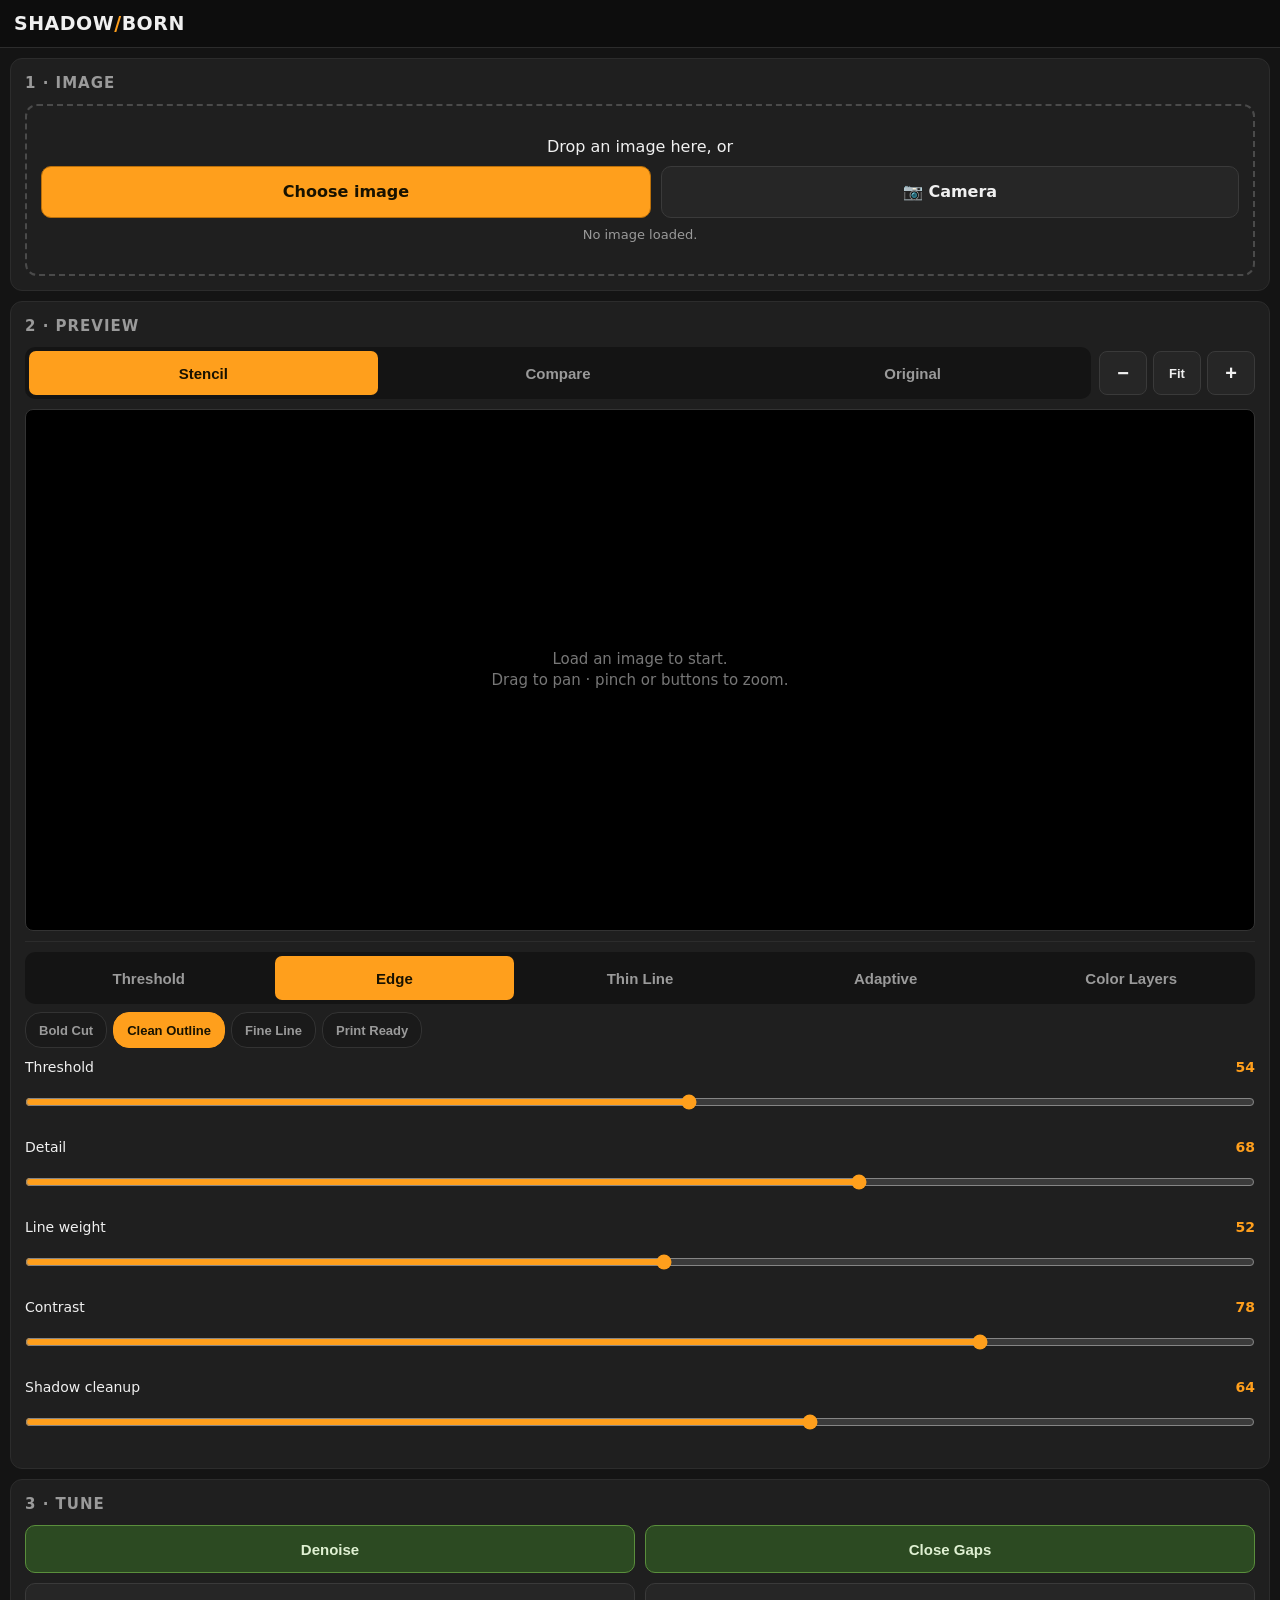
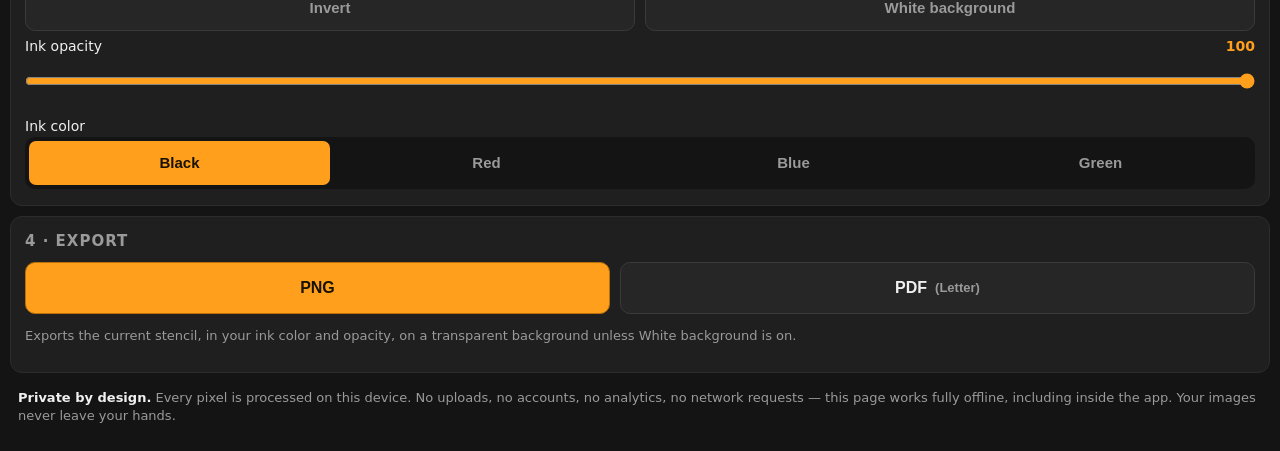
==== index.html @ 4b360b7c "v4.0: exact stencilmaker.org copy — their full control set only: 5 modes incl Color Layers, Ink opac" ====
<!--
  Stencil Lab (Shadowborn) v4.0 — Tattoo Shop Plugin
  Copyright (c) 2026 Brandon L. Adams <b.adams.lee1408@gmail.com>
  Proprietary. All rights reserved.
-->
<!DOCTYPE html>
<html lang="en">
<head>
<meta charset="utf-8">
<meta name="viewport" content="width=device-width, initial-scale=1">
<title>Shadowborn</title>
<!--
  SHADOWBORN — single-file, fully offline stencil generator.
  ----------------------------------------------------------------
  * Zero external dependencies: no CDNs, no frameworks, no fonts, no network calls.
  * Works from file:// and inside an Android WebView with no internet.
  * All image processing runs locally on <canvas> pixel buffers.
  * Privacy: images never leave the device. There is intentionally no
    analytics, no upload, no fetch/XHR anywhere in this file.

  Notes for the future APK wrapper:
  * Enable file downloads in the host app (Android WebView needs a
    DownloadListener — the <a download> links below won't save files
    without one).
  * window.print() needs host print support to produce PDF on Android.
-->
<style>
  :root{
    --bg:#141414; --card:#1f1f1f; --card2:#262626;
    --txt:#f0f0f0; --muted:#9a9a9a;
    --accent:#ff9f1c; --accent-dk:#b96f0a;
    --danger:#ff5a5a;
    --radius:12px;
  }
  *{box-sizing:border-box; -webkit-tap-highlight-color:transparent;}
  html,body{margin:0;padding:0;}
  body{
    background:var(--bg); color:var(--txt);
    font-family:system-ui,-apple-system,"Segoe UI",Roboto,Arial,sans-serif;
    font-size:16px; line-height:1.4;
    padding-bottom:env(safe-area-inset-bottom);
  }
  .topbar{
    position:sticky; top:0; z-index:20;
    display:flex; align-items:center; justify-content:space-between;
    padding:10px 14px; background:#0d0d0d; border-bottom:1px solid #2c2c2c;
  }
  .topbar h1{font-size:19px; margin:0; letter-spacing:.5px;}
  .topbar h1 .dot{color:var(--accent);}
  .card{
    background:var(--card); border:1px solid #2c2c2c; border-radius:var(--radius);
    margin:10px; padding:14px;
  }
  .card h2{font-size:15px; margin:0 0 10px; color:var(--muted);
    text-transform:uppercase; letter-spacing:1px; font-weight:600;}
  .muted{color:var(--muted); font-size:13px;}
  .btnrow{display:flex; gap:10px; flex-wrap:wrap;}
  .btn{
    display:inline-flex; align-items:center; justify-content:center; gap:8px;
    min-height:52px; padding:12px 18px; border-radius:10px; border:1px solid #3a3a3a;
    background:var(--card2); color:var(--txt); font-size:16px; font-weight:600;
    cursor:pointer; user-select:none; text-align:center; flex:1 1 auto;
  }
  .btn:active{transform:scale(.97);}
  .btn.primary{background:var(--accent); border-color:var(--accent-dk); color:#181200;}
  .btn.ghost{background:transparent;}
  #dropZone{
    border:2px dashed #4a4a4a; border-radius:var(--radius);
    padding:22px 14px; text-align:center; transition:border-color .15s, background .15s;
  }
  #dropZone.over{border-color:var(--accent); background:#2a2113;}
  #dropZone p{margin:8px 0;}
  /* segmented control */
  .seg{display:flex; gap:6px; background:#141414; border-radius:10px; padding:4px;}
  .seg button{
    flex:1; border:0; border-radius:7px; background:transparent; color:var(--muted);
    font-size:15px; font-weight:600; min-height:44px; cursor:pointer; padding:8px 4px;
  }
  .seg button.on{background:var(--accent); color:#181200;}
  .segrow{display:flex; gap:8px; align-items:center; justify-content:space-between; margin-bottom:10px;}
  .zoomrow{display:flex; gap:6px;}
  .zoomrow button{
    width:48px; height:44px; border-radius:8px; border:1px solid #3a3a3a;
    background:var(--card2); color:var(--txt); font-size:20px; font-weight:700; cursor:pointer;
  }
  .zoomrow button:active{transform:scale(.95);}
  #viewport{
    position:relative; overflow:hidden; background:#000; border-radius:8px;
    height:58vh; min-height:280px; touch-action:none; border:1px solid #333;
  }
  #view{transform-origin:0 0; display:block;}
  /* sticky live preview: pins under the header while you work the sliders */
  #previewCard{position:sticky; z-index:15;}
  #previewCard.stuck{padding:8px 10px;}
  #previewCard.stuck h2{display:none;}
  #previewCard.stuck #viewport{height:30vh; min-height:0;}
  /* image loader compacts once a picture is in — buttons stay tappable */
  #inputCard.done #dropZone>p:first-child{display:none;}
  #inputCard.done{padding:8px 14px;}
  #inputCard.done h2{margin:0 0 8px; font-size:13px;}
  #viewport .hint{
    position:absolute; inset:0; display:flex; align-items:center; justify-content:center;
    color:#777; font-size:15px; pointer-events:none; text-align:center; padding:20px;
  }
  /* sliders */
  .ctl{margin:6px 0 2px;}
  .ctl .lab{display:flex; justify-content:space-between; align-items:baseline; font-size:14px;}
  .ctl .lab .v{color:var(--accent); font-variant-numeric:tabular-nums; font-weight:600;}
  .abtn{font-size:12px; font-weight:700; color:var(--accent); background:transparent;
    border:1px solid var(--accent); border-radius:20px; padding:3px 12px; margin-left:8px;
    cursor:pointer; min-height:32px;}
  /* control dock: lives with the preview, one slider at a time */
  #dock{margin-top:10px; padding-top:10px; border-top:1px solid #2c2c2c;}
  #presetRow{display:flex; gap:6px; overflow-x:auto; margin:8px 0; padding-bottom:2px;
    scrollbar-width:none;}
  #presetRow::-webkit-scrollbar{display:none;}
  #presetRow button{flex:0 0 auto; font-size:13px; font-weight:600; color:var(--muted);
    background:#1a1a1a; border:1px solid #333; border-radius:16px; padding:7px 13px;
    cursor:pointer; min-height:36px;}
  #presetRow button.on{color:#181200; border-color:var(--accent); background:var(--accent);}
  #toolRow{display:flex; align-items:center; gap:8px;}
  #toolRow input[type=range]{flex:1; height:44px; margin:0;}
  #toolRow .v{color:var(--accent); font-variant-numeric:tabular-nums; font-weight:600;
    min-width:46px; text-align:right; font-size:14px;}
  #toolRow .abtn{margin-left:0; flex:0 0 auto;}
  input[type=range]{
    width:100%; height:48px; margin:0; accent-color:var(--accent); cursor:pointer;
    background:transparent;
  }
  /* Center-out fill for delta sliders: track painted via JS gradient */
  #toolSlider{
    -webkit-appearance:none; appearance:none;
    --track:#3a3a3a;
  }
  #toolSlider::-webkit-slider-runnable-track{ background:transparent; }
  #toolSlider::-webkit-slider-thumb{
    -webkit-appearance:none; appearance:none;
    width:24px; height:24px; border-radius:50%;
    background:var(--accent); border:none; margin-top:10px; cursor:pointer;
  }
  #toolSlider::-moz-range-track{ background:transparent; }
  #toolSlider::-moz-range-thumb{
    width:24px; height:24px; border:none; border-radius:50%;
    background:var(--accent); cursor:pointer;
  }
  /* toggle buttons */
  .tgl{
    min-height:48px; padding:10px 16px; border-radius:10px; font-size:15px; font-weight:600;
    border:1px solid #3a3a3a; background:var(--card2); color:var(--muted); cursor:pointer;
  }
  .tgl.on{background:#2c4a22; border-color:#5a8f3c; color:#dff0d2;}
  .tgl:active{transform:scale(.97);}
  .tglrow{display:flex; gap:10px; margin:10px 0 4px;}
  .tglrow .tgl{flex:1;}
  #layerBar{display:flex; gap:8px; flex-wrap:wrap; margin-top:10px;}
  #layerBar button{
    flex:1 1 60px; min-height:48px; border-radius:8px; border:1px solid #3a3a3a;
    background:var(--card2); color:var(--muted); font-weight:700; font-size:14px; cursor:pointer;
  }
  #layerBar button.on{background:var(--accent); color:#181200; border-color:var(--accent-dk);}
  #layerBar button small{display:block; font-weight:400; font-size:11px;}
  .hidden{display:none !important;}
  #status{
    position:fixed; left:50%; bottom:18px; transform:translateX(-50%);
    background:#000; border:1px solid var(--accent); color:var(--txt);
    padding:10px 18px; border-radius:24px; font-size:14px; z-index:50;
    opacity:0; pointer-events:none; transition:opacity .25s; max-width:92vw; text-align:center;
  }
  #status.show{opacity:1;}
  footer{padding:6px 18px 26px; color:var(--muted); font-size:13px;}
  footer strong{color:var(--txt);}
  /* print sheet: only visible while printing */
  #printSheet{display:none;}
  @media print{
    body.printing #app, body.printing footer{display:none !important;}
    body.printing #printSheet{display:block !important;}
    #printSheet img{width:100%; height:auto; display:block;}
    @page{margin:12mm;}
  }
</style>
</head>
<body>
<div id="app">

  <header class="topbar">
    <h1>SHADOW<span class="dot">/</span>BORN</h1>
  </header>

  <!-- 1. IMAGE INPUT -->
  <section class="card" id="inputCard">
    <h2>1 · Image</h2>
    <div id="dropZone">
      <p>Drop an image here, or</p>
      <div class="btnrow">
        <label class="btn primary">Choose image
          <input type="file" id="fileInput" accept="image/*" hidden>
        </label>
        <label class="btn">&#128247; Camera
          <input type="file" id="camInput" accept="image/*" capture="environment" hidden>
        </label>
      </div>
      <p id="imgInfo" class="muted">No image loaded.</p>
    </div>
  </section>

  <!-- 2. PREVIEW -->
  <section class="card" id="previewCard">
    <h2>2 · Preview</h2>
    <div class="segrow">
      <div class="seg" id="viewSeg" style="flex:1">
        <button data-view="stencil" class="on">Stencil</button>
        <button data-view="compare">Compare</button>
        <button data-view="original">Original</button>
      </div>
      <div class="zoomrow">
        <button id="zoomOut" aria-label="Zoom out">&minus;</button>
        <button id="zoomFit" aria-label="Fit to screen" style="font-size:13px">Fit</button>
        <button id="zoomIn" aria-label="Zoom in">+</button>
      </div>
    </div>
    <div id="viewport">
      <canvas id="view"></canvas>
      <div class="hint" id="viewHint">Load an image to start.<br>Drag to pan &middot; pinch or buttons to zoom.</div>
    </div>
    <div id="dock">
      <div class="seg" id="modeSeg">
        <button data-mode="threshold">Threshold</button>
        <button data-mode="edge" class="on">Edge</button>
        <button data-mode="thinline">Thin Line</button>
        <button data-mode="adaptive">Adaptive</button>
        <button data-mode="layers">Color Layers</button>
      </div>
      <div id="presetRow">
        <button data-preset="bold">Bold Cut</button>
        <button data-preset="clean" class="on">Clean Outline</button>
        <button data-preset="fine">Fine Line</button>
        <button data-preset="print">Print Ready</button>
      </div>
      <div class="ctl">
        <div class="lab"><span>Threshold</span><span class="v" id="thresholdVal">54</span></div>
        <input type="range" id="sldThreshold" min="0" max="100" value="54" step="1">
      </div>
      <div class="ctl">
        <div class="lab"><span>Detail</span><span class="v" id="detailVal">68</span></div>
        <input type="range" id="sldDetail" min="0" max="100" value="68" step="1">
      </div>
      <div class="ctl">
        <div class="lab"><span>Line weight</span><span class="v" id="lineWeightVal">52</span></div>
        <input type="range" id="sldLineWeight" min="0" max="100" value="52" step="1">
      </div>
      <div class="ctl">
        <div class="lab"><span>Contrast</span><span class="v" id="contrastVal">78</span></div>
        <input type="range" id="sldContrast" min="0" max="100" value="78" step="1">
      </div>
      <div class="ctl">
        <div class="lab"><span>Shadow cleanup</span><span class="v" id="shadowVal">64</span></div>
        <input type="range" id="sldShadow" min="0" max="100" value="64" step="1">
      </div>
    </div>
  </section>

  <!-- 3. TUNE -->
  <section class="card" id="procCard">
    <h2>3 · Tune</h2>

    <div class="tglrow">
      <button class="tgl on" id="tglDenoise" aria-pressed="true">Denoise</button>
      <button class="tgl on" id="tglCloseGaps" aria-pressed="true">Close Gaps</button>
    </div>
    <div class="tglrow">
      <button class="tgl" id="tglInvert" aria-pressed="false">Invert</button>
      <button class="tgl" id="tglWhiteBg" aria-pressed="false">White background</button>
    </div>

    <div class="ctl">
      <div class="lab"><span>Ink opacity</span><span class="v" id="opacityVal">100</span></div>
      <input type="range" id="sldOpacity" min="20" max="100" value="100" step="1">
    </div>

    <div class="ctl">
      <div class="lab"><span>Ink color</span></div>
      <div class="seg" id="inkSeg">
        <button data-ink="#000000" class="on">Black</button>
        <button data-ink="#d42a1e">Red</button>
        <button data-ink="#1e56d4">Blue</button>
        <button data-ink="#1e9e4a">Green</button>
      </div>
    </div>
  </section>

  <!-- 4. EXPORT -->
  <section class="card" id="exportCard">
    <h2>4 · Export</h2>
    <div class="btnrow">
      <button class="btn primary" id="btnPng">PNG</button>
      <button class="btn" id="btnPdf">PDF <span class="muted">(Letter)</span></button>
    </div>
    <p class="muted" id="exportNote">Exports the current stencil, in your ink color and opacity, on a transparent background unless White background is on.</p>
  </section>

</div><!-- /app -->

<footer>
  <strong>Private by design.</strong> Every pixel is processed on this device.
  No uploads, no accounts, no analytics, no network requests &mdash; this page
  works fully offline, including inside the app. Your images never leave your hands.
</footer>

<div id="status" role="status"></div>

<script>
"use strict";
/* =====================================================================
   PART 1 — PURE IMAGE-PROCESSING CORE (no DOM access in this section)
   All functions operate on typed arrays so they can be unit-tested in
   Node. Mask convention: Uint8Array, 1 = ink (black / "cut"), 0 = paper.
   ===================================================================== */

/* Grayscale + brightness/contrast in one pass.
   px: Uint8ClampedArray RGBA from canvas. brightness: -120..120,
   contrast: 0.2..3.0 multiplier. Returns Uint8Array gray. */
function computeGray(px, w, h, brightness, contrast){
  const g = new Uint8Array(w*h);
  // brightness/contrast baked into a 256-entry LUT: per-pixel work is then
  // just integer math + one table lookup (fast on phone CPUs).
  const lut = new Uint8Array(256);
  for(let l=0;l<256;l++){
    const v = Math.round((l-128)*contrast + 128 + brightness);
    lut[l] = v<0?0:(v>255?255:v);
  }
  // integer BT.601 luma: (19595*R + 38469*G + 7472*B + 32768) >> 16
  for(let i=0, p=0; i<w*h; i++, p+=4){
    g[i] = lut[(19595*px[p] + 38469*px[p+1] + 7472*px[p+2] + 32768) >> 16];
  }
  return g;
}

/* Separable box blur (true 2D, edge-replicated), radius 0 = copy.
   Sliding-window implementation: O(w*h) regardless of radius. */
function boxBlur(gray, w, h, radius){
  if(radius<=0) return gray.slice();
  const r = Math.max(1, radius|0), inv = 1/(2*r+1);
  const tmp = new Float32Array(w*h), out = new Uint8Array(w*h);
  // horizontal pass -> tmp
  for(let y=0;y<h;y++){
    const row=y*w, first=gray[row], last=gray[row+w-1];
    let acc=0;
    for(let k=0;k<r;k++) acc+=first;             // left edge replication
    const lim=Math.min(w, r+1);
    for(let x=0;x<lim;x++) acc+=gray[row+x];
    for(let x=0;x<w;x++){
      tmp[row+x]=acc*inv;
      acc += (x+r+1<w ? gray[row+x+r+1] : last)
           - (x-r>=0   ? gray[row+x-r]   : first);
    }
  }
  // vertical pass -> out
  for(let x=0;x<w;x++){
    const first=tmp[x], last=tmp[(h-1)*w+x];
    let acc=0;
    for(let k=0;k<r;k++) acc+=first;             // top edge replication
    const lim=Math.min(h, r+1);
    for(let y=0;y<lim;y++) acc+=tmp[y*w+x];
    for(let y=0;y<h;y++){
      const v=Math.round(acc*inv);
      out[y*w+x]=v<0?0:(v>255?255:v);
      const idx=y*w+x;
      acc += (y+r+1<h ? tmp[idx+(r+1)*w] : last)
           - (y-r>=0   ? tmp[idx-r*w]     : first);
    }
  }
  return out;
}

/* Binary threshold: dark pixels become ink. */
function thresholdMask(gray, w, h, level){
  const m = new Uint8Array(w*h);
  for(let i=0;i<w*h;i++) m[i] = gray[i] < level ? 1 : 0;
  return m;
}

/* Otsu's method: threshold maximizing between-class variance.
   One-tap sane starting point so the level slider isn't hunted blind. */
function otsuLevel(gray){
  const hist=new Array(256).fill(0);
  for(let i=0;i<gray.length;i++) hist[gray[i]]++;
  const total=gray.length;
  let sum=0;
  for(let t=0;t<256;t++) sum+=t*hist[t];
  let sumB=0, wB=0, best=0, thresh=128;
  for(let t=0;t<256;t++){
    wB+=hist[t];
    if(!wB) continue;
    const wF=total-wB;
    if(!wF) break;
    sumB+=t*hist[t];
    const mB=sumB/wB, mF=(sum-sumB)/wF, d=mB-mF;
    const between=wB*wF*d*d;
    if(between>best){ best=between; thresh=t; }
  }
  return thresh;
}

/* Tone terciles of the gray histogram: the dark/mid and mid/light
   borders. The Threshold slider places its cut relative to these, so
   one number adapts to each picture (stencilmaker.org model). */
function toneCuts(gray){
  const hist=new Uint32Array(256);
  for(let i=0;i<gray.length;i++) hist[gray[i]]++;
  const total=gray.length;
  let cum=0, lo=85, hi=170, loSet=false;
  for(let t=0;t<256;t++){
    cum+=hist[t];
    if(!loSet && cum>=total/3){ lo=t; loSet=true; }
    if(cum>=2*total/3){ hi=t; break; }
  }
  return {lo:lo, hi:hi};
}
/* Threshold slider (0-100) -> gray cut level, anchored to terciles:
   30 cuts at the dark/mid border; 100 reaches most of the way to the
   mid/light border; below 30 the cut sinks under the dark/mid border. */
function cutLevel(gray, t){
  const c=toneCuts(gray);
  if(t<=30) return Math.round(c.lo*(t/30));
  return Math.round(c.lo + (t-30)/70*(c.hi-c.lo)*0.92);
}
/* Shadow cleanup: level an uneven backdrop to paper-white. The
   backdrop is estimated by a heavy blur (our boxBlur); each pixel is
   lifted toward white by how dark its backdrop is. amt 0-100 = how
   much of the lift to apply. Left alone when the border reads dark
   (backdrop is subject, not backdrop). */
function shadowLift(gray,w,h,amt){
  if(amt<=0) return gray;
  let bsum=0, bn=0;
  for(let x=0;x<w;x++){ bsum+=gray[x]+gray[(h-1)*w+x]; bn+=2; }
  for(let y=0;y<h;y++){ bsum+=gray[y*w]+gray[y*w+w-1]; bn+=2; }
  if(bsum/bn<90) return gray.slice();
  const r=Math.max(8,(Math.min(w,h)>>3));
  const bg=boxBlur(gray,w,h,r);
  const out=new Uint8Array(w*h), f=amt/100;
  for(let i=0;i<w*h;i++){
    const lifted=Math.round(gray[i]*255/(bg[i]+8));
    const v=Math.round(gray[i]+(Math.min(255,lifted)-gray[i])*f);
    out[i]=v<0?0:(v>255?255:v);
  }
  return out;
}
/* Local contrast: sharpen each pixel away from its local average
   (unsharp masking on the gray, built from boxBlur). amt 0-100. */
function localContrast(gray,w,h,amt){
  if(amt<=0) return gray;
  const r=Math.max(2,(Math.min(w,h)/48)|0);
  const blur=boxBlur(gray,w,h,r);
  const out=new Uint8Array(w*h), f=amt/50;
  for(let i=0;i<w*h;i++){
    const v=Math.round(gray[i]+(gray[i]-blur[i])*f);
    out[i]=v<0?0:(v>255?255:v);
  }
  return out;
}

/* Sauvola adaptive threshold: per-pixel threshold from local mean/std.
   This is the maximum-detail baseline — uneven lighting no longer crushes
   shadows or blows highlights the way a single global threshold does.
   Integral images make it O(w*h). */
function integralImages(gray,w,h){
  const W=w+1, I=new Float64Array(W*(h+1)), I2=new Float64Array(W*(h+1));
  for(let y=0;y<h;y++){
    let rs=0, rs2=0;
    const row=y*w;
    for(let x=0;x<w;x++){
      const v=gray[row+x]; rs+=v; rs2+=v*v;
      const idx=(y+1)*W+(x+1);
      I[idx]=I[y*W+(x+1)]+rs;
      I2[idx]=I2[y*W+(x+1)]+rs2;
    }
  }
  return {I:I,I2:I2,W:W};
}
function rectSum(I,W,x0,y0,x1,y1){
  return I[y1*W+x1]-I[y0*W+x1]-I[y1*W+x0]+I[y0*W+x0];
}
function sauvolaMask(gray,w,h,k,win){
  const T=integralImages(gray,w,h), I=T.I, I2=T.I2, W=T.W;
  const m=new Uint8Array(w*h), R=128, r=(win>>1);
  for(let y=0;y<h;y++){
    const y0=Math.max(0,y-r), y1=Math.min(h,y+r+1), row=y*w;
    for(let x=0;x<w;x++){
      const x0=Math.max(0,x-r), x1=Math.min(w,x+r+1);
      const n=(x1-x0)*(y1-y0);
      const mean=rectSum(I,W,x0,y0,x1,y1)/n;
      const sq=rectSum(I2,W,x0,y0,x1,y1)/n;
      const std=Math.sqrt(Math.max(0,sq-mean*mean));
      const t=mean*(1+k*(std/R-1));
      m[row+x]=gray[row+x]<t?1:0;
    }
  }
  return m;
}
/* window scales with image size; k: 0.5 = clean classic, 0.1 = max detail */
function autoWin(w,h){
  return Math.max(15,Math.min(61,Math.round(Math.min(w,h)/32)));
}
function detailK(v){ return 0.5-(v/100)*0.4; }

/* XDoG line art: extended Difference of Gaussians -> clean ink lines.
   v (0-200): line density. The ink threshold is FIXED for a given v
   (eps halves every +50), so masks are nested: raising v only ever
   ADDS lines, never removes or reshuffles them, and a brightness or
   contrast change in one region cannot move lines in another. */
function xdogMask(gray,w,h,v){
  const r1=2, r2=3;
  const b1=boxBlur(gray,w,h,r1), b2=boxBlur(gray,w,h,r2);
  const n=w*h;
  const eps=-Math.max(0.5, 2*Math.pow(2,(100-v)/50));
  const m=new Uint8Array(n);
  for(let i=0;i<n;i++) m[i]=(b1[i]-0.99*b2[i])<eps?1:0;
  return m;
}
/* Binary dilation: expands ink regions. */
function dilateMask(mask,w,h,r){
  r=Math.round(r); // integer radii only: fractional steps read off-grid pixels and collapse the mask
  if(r<=0) return mask;
  const n=w*h, tmp=new Uint8Array(n), out=new Uint8Array(n);
  for(let y=0;y<h;y++){
    const row=y*w;
    for(let x=0;x<w;x++){
      let m=0;
      for(let k=-r;k<=r;k++){
        const xx=x+k;
        if(xx>=0&&xx<w&&mask[row+xx]){ m=1; break; }
      }
      tmp[row+x]=m;
    }
  }
  for(let x=0;x<w;x++){
    for(let y=0;y<h;y++){
      let m=0;
      for(let k=-r;k<=r;k++){
        const yy=y+k;
        if(yy>=0&&yy<h&&tmp[yy*w+x]){ m=1; break; }
      }
      out[y*w+x]=m;
    }
  }
  return out;
}
/* Morphological closing: dilation then erosion. Fills small gaps and breaks
   in lines WITHOUT net thickening — fine lines stay fine, but sketchy broken
   lines become solid and continuous. This is "solidify" that respects fine
   line work. */
function closeMask(mask,w,h,r){
  r=Math.round(r);
  if(r<=0) return mask;
  const d=dilateMask(mask,w,h,r);
  const n=w*h, inv=new Uint8Array(n);
  for(let i=0;i<n;i++) inv[i]=d[i]?0:1;
  const e=dilateMask(inv,w,h,r);
  const out=new Uint8Array(n);
  for(let i=0;i<n;i++) out[i]=e[i]?0:1;
  return out;
}
/* Soft-line discovery: a SEPARATE additive pass for faint boundaries
   (white-to-lightblue, portrait shading). Finer scale, higher sensitivity,
   lower noise floor. Computed independently and OR-ed onto the main line
   work — it refines the result without touching it. */
function xdogSoftMask(gray,w,h,v){
  const r1=1, r2=2;
  const b1=boxBlur(gray,w,h,r1), b2=boxBlur(gray,w,h,r2);
  const n=w*h;
  const eps=-Math.max(0.3, 1.2*Math.pow(2,(83-v)/50));
  const m=new Uint8Array(n);
  for(let i=0;i<n;i++) m[i]=(b1[i]-0.99*b2[i])<eps?1:0;
  return m;
}

function invertMask(mask){
  for(let i=0;i<mask.length;i++) mask[i]^=1;
  return mask;
}

/* Connected-component labeling (4-connectivity) via union-find.
   Returns {labels:Int32Array of compact ids, sizes:Array, count}. */
function labelComponents(mask, w, h, value){
  const labels = new Int32Array(w*h).fill(-1);
  const parent = [0];
  function find(a){
    let r=a;
    while(parent[r]!==r) r=parent[r];
    while(parent[a]!==a){ const n=parent[a]; parent[a]=r; a=n; }
    return r;
  }
  let next=1;
  for(let y=0;y<h;y++){
    const row=y*w;
    for(let x=0;x<w;x++){
      const i=row+x;
      if(mask[i]!==value) continue;
      const a=(x>0)?labels[i-1]:-1;
      const b=(y>0)?labels[i-w]:-1;
      if(a<0&&b<0){ labels[i]=next; parent[next]=next; next++; }
      else if(b<0){ labels[i]=a; }
      else if(a<0){ labels[i]=b; }
      else{ const ra=find(a), rb=find(b); labels[i]=ra; if(ra!==rb) parent[rb]=ra; }
    }
  }
  const remap=new Int32Array(next).fill(-1);
  const sizes=[]; let count=0;
  for(let i=0;i<w*h;i++){
    const l=labels[i]; if(l<0) continue;
    const r=find(l);
    let c=remap[r];
    if(c<0){ c=count++; remap[r]=c; sizes[c]=0; }
    labels[i]=c; sizes[c]++;
  }
  return {labels, sizes, count};
}

/* Despeckle: delete ink blobs smaller than minSize AND resolve paper
   holes smaller than minSize. minSize is calibrated at ~300k pixels and
   scaled by image area, so the slider behaves the same at any size.
   Ring rule: a small hole wrapped ONLY in thin ink is a glow artifact
   (the detector rings bright specks) — delete the ring, keep the hole.
   A hole inside substantial ink (a letter counter) is filled instead.
   minSize<=0 disables. */
function despeckleMask(mask, w, h, minSize){
  if(minSize<=0) return mask;
  // normalize: minSize is calibrated at ~300k pixels (a typical phone
  // image); scale by image area so the slider behaves the same at any
  // size. (At 1200x1200 reference the standard setting was too weak to
  // bite on phone-size images and glow rings survived it.)
  const eff=Math.max(1, Math.round(minSize*(w*h)/300000));
  let L=labelComponents(mask,w,h,1);
  for(let i=0;i<w*h;i++)
    if(mask[i]===1 && L.sizes[L.labels[i]]<eff) mask[i]=0;
  L=labelComponents(mask,w,h,0);
  const bg=new Set();
  for(let x=0;x<w;x++){ bg.add(L.labels[x]); bg.add(L.labels[(h-1)*w+x]); }
  for(let y=0;y<h;y++){ bg.add(L.labels[y*w]); bg.add(L.labels[y*w+w-1]); }
  const LI=labelComponents(mask,w,h,1);
  // ink comp -> adjacent paper comps (to spot standalone loops: ink that
  // touches nothing but one hole and the background is a drawn ring)
  const inkPaper=new Map();
  const holeInk=new Map();
  for(let y=0;y<h;y++) for(let x=0;x<w;x++){
    const i=y*w+x; if(mask[i]!==0) continue;
    const hc=L.labels[i];
    const nbs=[x>0?i-1:-1, x<w-1?i+1:-1, y>0?i-w:-1, y<h-1?i+w:-1];
    for(let k=0;k<4;k++){
      const n=nbs[k];
      if(n>=0&&mask[n]===1){
        const ic=LI.labels[n];
        if(!inkPaper.has(ic)) inkPaper.set(ic,new Set());
        inkPaper.get(ic).add(hc);
        if(!bg.has(hc) && L.sizes[hc]<eff*40){
          if(!holeInk.has(hc)) holeInk.set(hc,new Set());
          holeInk.get(hc).add(ic);
        }
      }
    }
  }
  const killInk=new Set(), fillHole=new Set();
  holeInk.forEach(function(inks,hc){
    let ring=true, allThin=true;
    inks.forEach(function(ic){
      if(LI.sizes[ic]>=eff*16) ring=false;
      if(LI.sizes[ic]>=eff*6) allThin=false;
      const adj=inkPaper.get(ic);
      adj.forEach(function(pc){ if(pc!==hc && !bg.has(pc)) ring=false; });
    });
    let tot=0; inks.forEach(function(ic){ tot+=LI.sizes[ic]; });
    if(ring || (L.sizes[hc]<eff && allThin && tot<eff*8)){
      inks.forEach(function(ic){ killInk.add(ic); });
    }
    else if(L.sizes[hc]<eff) fillHole.add(hc);
  });
  for(let i=0;i<w*h;i++){
    if(mask[i]===1 && killInk.has(LI.labels[i])) mask[i]=0;
    else if(mask[i]===0 && fillHole.has(L.labels[i])) mask[i]=1;
  }
  return mask;
}




</script>

<script>
"use strict";
/* =====================================================================
   PART 2 — APP (DOM + wiring). Wrapped so the pure core above stays
   testable in Node (no `document` there).
   ===================================================================== */
(function(){
if(typeof document==="undefined") return;

/* ---------- tiny helpers ---------- */
function $(id){ return document.getElementById(id); }
let statusTimer=null;
function status(msg){
  const el=$("status"); el.textContent=msg; el.classList.add("show");
  clearTimeout(statusTimer);
  statusTimer=setTimeout(function(){ el.classList.remove("show"); },2200);
}
function download(url, filename){
  const a=document.createElement("a");
  a.href=url; a.download=filename;
  document.body.appendChild(a); a.click();
  setTimeout(function(){ document.body.removeChild(a); },500);
  /* NOTE for APK wrapper: Android WebView needs a DownloadListener for
     <a download> to actually save the file. */
}

/* ---------- state ---------- */
const MAXDIM=1800; // working size: at most 1800 px on the long side
const S={
  srcCanvas:null,   // downscaled source image (work size)
  srcW:0, srcH:0,   // work size
  origW:0, origH:0, // original file size (for the info line)
  gray:null, grayDirty:true,
  mask:null,            // single-tone mask (Threshold/Edge/Thin Line/Adaptive)
  tone:null,            // Color Layers: per-pixel tone 0 dark / 1 mid / 2 light
  cmpSplit:0.5,         // compare view split position (0..1 of width)
  settings:{
    /* stencilmaker.org, copied exactly: modes Threshold / Edge /
       Thin Line / Adaptive / Color Layers; sliders 0-100 Threshold,
       Detail, Line weight, Contrast, Shadow cleanup, Ink opacity
       (20-100); switches Denoise, Close Gaps, Invert; ink color;
       white background. Defaults = their Clean Outline preset. */
    mode:"edge", threshold:54, detail:68, lineWeight:52, contrast:78, shadow:64,
    denoise:true, closeGaps:true,
    invert:false, opacity:100, ink:"#000000", whiteBg:false
  },
  view:"stencil"        // 'stencil' | 'compare' | 'original'
};
const Z={s:1,tx:0,ty:0}; // zoom/pan transform

/* ---------- image loading ---------- */
function loadFile(file){
  if(!file || !file.type || file.type.indexOf("image/")!==0){
    status("That doesn't look like an image file."); return;
  }
  const rd=new FileReader();
  rd.onload=function(){
    const img=new Image();
    img.onload=function(){ setupImage(img, file.name); };
    img.onerror=function(){ status("Couldn't read that image."); };
    img.src=rd.result;
  };
  rd.onerror=function(){ status("Couldn't read that file."); };
  rd.readAsDataURL(file);
}

function setupImage(img, name){
  S.origW=img.naturalWidth||img.width; S.origH=img.naturalHeight||img.height;
  let w=S.origW, h=S.origH;
  const m=Math.max(w,h);
  if(m>MAXDIM){ const k=MAXDIM/m; w=Math.round(w*k); h=Math.round(h*k); }
  S.srcW=w; S.srcH=h;
  const c=document.createElement("canvas"); c.width=w; c.height=h;
  c.getContext("2d").drawImage(img,0,0,w,h);
  S.srcCanvas=c;
  S.grayDirty=true; S.view="stencil"; syncViewSeg();
  $("imgInfo").textContent=(name?name+" · ":"")+
    "Original "+S.origW+"×"+S.origH+
    (m>MAXDIM?(" → working "+w+"×"+h+" (downscaled)"):"");
  $("viewHint").style.display="none";
  fitView(); process();
  $("inputCard").classList.add("done");
  status("Image loaded.");
}

/* ---------- plugin bridge: receive images from other shop-app plugins ----------
   The shell routes messages via postMessage or a "plugin-message" CustomEvent.
   Message format: {plugin:"stencil-lab", action:"load-image",
                    image:"data:image/png;base64,…", meta:{source,prompt,seed}} */
function handlePluginMessage(msg){
  if(!msg||msg.plugin!=="stencil-lab") return;
  if(msg.action==="load-image"&&msg.image){
    const img=new Image();
    img.onload=function(){
      const label=(msg.meta&&msg.meta.source?msg.meta.source+" · ":"")+"AI design";
      setupImage(img,label);
      status("AI design received — dial in your stencil.");
    };
    img.onerror=function(){ status("Couldn't load the incoming image."); };
    img.src=msg.image;
  }
}
window.addEventListener("message",function(e){ handlePluginMessage(e.data); });
window.addEventListener("plugin-message",function(e){ handlePluginMessage(e.detail); });

/* ---------- processing pipeline ---------- */
function currentGray(){
  if(S.grayDirty||!S.gray){
    const st=S.settings;
    const ctx=S.srcCanvas.getContext("2d");
    const px=ctx.getImageData(0,0,S.srcW,S.srcH).data;
    let g=computeGray(px,S.srcW,S.srcH,0,1);
    for(let i=0,p=3;i<g.length;i++,p+=4) if(px[p]<128) g[i]=255; // transparent = paper
    if(st.mode==="layers"&&st.contrast>0){ // Color Layers: stretch greys from mid-grey
      const f=1+st.contrast/100;
      for(let i=0;i<g.length;i++){ const v=Math.round(128+(g[i]-128)*f); g[i]=v<0?0:(v>255?255:v); }
    }
    // pass order per the reference model: shadow cleanup first, then
    // local contrast (Threshold mode), then the Detail pre-blur.
    if(st.shadow>0) g=shadowLift(g,S.srcW,S.srcH,st.shadow);
    if(st.mode==="threshold"&&st.contrast>0) g=localContrast(g,S.srcW,S.srcH,st.contrast);
    // fractional pre-blur: blend the two nearest integer radii so the
    // Detail slider moves smoothly instead of stepping at whole radii
    const bf=((100-st.detail)/25)*(Math.min(S.srcW,S.srcH)/800);
    if(bf>0.05){
      const r0=Math.floor(bf), fr=bf-r0;
      if(fr<0.05){ g=boxBlur(g,S.srcW,S.srcH,Math.max(1,r0)); }
      else{
        const a=r0===0?g:boxBlur(g,S.srcW,S.srcH,r0);
        const b=boxBlur(g,S.srcW,S.srcH,r0+1);
        const out=new Uint8Array(a.length);
        for(let i=0;i<out.length;i++) out[i]=Math.round(a[i]+(b[i]-a[i])*fr);
        g=out;
      }
    }
    S.gray=g; S.grayDirty=false;
  }
  return S.gray;
}

function buildMasks(){
  const st=S.settings, w=S.srcW, h=S.srcH, gray=currentGray();
  if(st.mode==="layers"){
    // Color Layers: three tones; the Threshold slider places the bands
    // (terciles shifted by the slider); Detail is ignored here.
    const c=toneCuts(gray), shift=(st.threshold-50)*1.2;
    let c1=Math.max(1,Math.min(253,Math.round(c.lo+shift)));
    let c2=Math.max(c1+1,Math.min(254,Math.round(c.hi+shift)));
    const tone=new Uint8Array(w*h);
    for(let i=0;i<w*h;i++) tone[i]=gray[i]<=c1?0:(gray[i]<=c2?1:2);
    S.tone=tone; S.mask=null;
    return;
  }
  S.tone=null;
  let m;
  if(st.mode==="threshold"){
    m=thresholdMask(gray,w,h,cutLevel(gray,st.threshold));
    // strong edges are traced too, so a pale subject keeps its outline
    const edges=xdogMask(gray,w,h,170);
    for(let i=0;i<m.length;i++) m[i]|=edges[i];
  }else if(st.mode==="edge"||st.mode==="thinline"){
    // Detail is the line finder sensitivity; Threshold only fills the
    // darkest areas solid, and only above 35 (<=35 = pure lines).
    m = st.mode==="edge" ? xdogMask(gray,w,h,st.detail*1.6)
                         : xdogSoftMask(gray,w,h,st.detail*1.6);
    if(st.threshold>35){
      const fill=thresholdMask(gray,w,h,cutLevel(gray,st.threshold));
      // a dark region running along the border counts as background
      // and stays open — only enclosed dark areas fill solid
      const FL=labelComponents(fill,w,h,1);
      const border=new Set();
      for(let x=0;x<w;x++){ border.add(FL.labels[x]); border.add(FL.labels[(h-1)*w+x]); }
      for(let y=0;y<h;y++){ border.add(FL.labels[y*w]); border.add(FL.labels[y*w+w-1]); }
      for(let i=0;i<m.length;i++) if(fill[i]&&!border.has(FL.labels[i])) m[i]|=1;
    }
  }else{ // adaptive: Detail narrows the window, Threshold shifts the cut
    const win=Math.max(9,Math.round(autoWin(w,h)*(1.7-st.detail/100)));
    let k=detailK(st.detail)+(50-st.threshold)/250;
    k=Math.max(0.05,Math.min(0.6,k));
    m=sauvolaMask(gray,w,h,k,win);
  }
  // tidy pass, in the reference order: denoise FIRST (so specks are
  // never thickened into blots), then line weight, then close gaps,
  // invert LAST of all.
  despeckleMask(m,w,h,denoiseAbs());
  const lwR=lwRadius();
  if(lwR>0) m=dilateMask(m,w,h,lwR);
  if(st.closeGaps) m=closeMask(m,w,h,Math.max(1,Math.round(1.5*Math.min(w,h)/800)));
  if(st.invert) invertMask(m);
  S.mask=m;
}
/* Denoise strength in despeckleMask units (calibrated at 300k px):
   the reference removes specks up to ~90 px on an 800px picture when
   on, ~18 px when off; higher Detail shrinks the limit a little. */
function denoiseAbs(){
  const st=S.settings;
  const base=st.denoise?42:8;
  return Math.max(2,Math.round(base*(1.15-st.detail/200)));
}
/* Line weight -> dilation radius. In filled modes (Threshold,
   Adaptive) nothing changes up to 40, then shapes grow; in the line
   modes it sets stroke width directly. Scales with picture size. */
function lwRadius(){
  const st=S.settings;
  const scale=Math.min(S.srcW,S.srcH)/800;
  if(st.mode==="edge"||st.mode==="thinline")
    return Math.round((st.lineWeight/100)*2.5*scale);
  if(st.lineWeight<=40) return 0;
  return Math.round(((st.lineWeight-40)/60)*3*scale);
}

function activeMask(){ return S.mask; }

let scheduled=false;
function schedule(){
  if(scheduled||!S.srcCanvas) return;
  scheduled=true;
  setTimeout(function(){ scheduled=false; process(); },120);
}
function process(){
  if(!S.srcCanvas) return;
  try{
    buildMasks();
    render();
  }catch(err){ status("Processing hiccup — try lowering image size."); }
}

/* ---------- rendering + zoom/pan ---------- */
const view=$("view"), vctx=view.getContext("2d");
const viewport=$("viewport");

function inkRGB(){
  const hx=S.settings.ink;
  return [parseInt(hx.slice(1,3),16), parseInt(hx.slice(3,5),16), parseInt(hx.slice(5,7),16)];
}
/* The stencil as it is actually handed back: ink drawn in the chosen
   color and opacity with a soft edge about a pixel wide (the mask's
   hard edge blurred one step), composited on white when whiteBg or
   forExportWhite, else on transparency. Color Layers renders its
   three tones: dark = full ink, mid = ink at 45%, light = paper. */
function styledCanvas(white){
  const w=S.srcW, h=S.srcH, st=S.settings;
  const c=document.createElement("canvas"); c.width=w; c.height=h;
  const ctx=c.getContext("2d");
  const id=ctx.createImageData(w,h), d=id.data;
  const rgb=inkRGB(), op=st.opacity/100;
  let alpha; // per-pixel ink coverage 0..255 before opacity
  if(S.tone){
    alpha=new Uint8Array(w*h);
    for(let i=0;i<w*h;i++){
      let t=S.tone[i]; if(st.invert) t=2-t;
      alpha[i]=t===0?255:(t===1?115:0);
    }
  }else{
    const m=S.mask; if(!m) return c;
    const mg=new Uint8Array(w*h);
    for(let i=0;i<w*h;i++) mg[i]=m[i]?255:0;
    alpha=boxBlur(mg,w,h,1); // ~1px soft edge
  }
  for(let i=0,p=0;i<w*h;i++,p+=4){
    const a=(alpha[i]/255)*op;
    if(white){
      d[p]  =Math.round(rgb[0]*a+255*(1-a));
      d[p+1]=Math.round(rgb[1]*a+255*(1-a));
      d[p+2]=Math.round(rgb[2]*a+255*(1-a));
      d[p+3]=255;
    }else{
      d[p]=rgb[0]; d[p+1]=rgb[1]; d[p+2]=rgb[2];
      d[p+3]=Math.round(a*255);
    }
  }
  ctx.putImageData(id,0,0);
  return c;
}
function render(){
  if(!S.srcCanvas) return;
  view.width=S.srcW; view.height=S.srcH;
  if(S.view==="original"){
    vctx.drawImage(S.srcCanvas,0,0);
    return;
  }
  if(!S.mask&&!S.tone) return;
  vctx.drawImage(styledCanvas(true),0,0); // preview always on paper-white
  if(S.view==="compare"){
    const sx=Math.round(S.srcW*S.cmpSplit);
    if(sx>0){
      vctx.save();
      vctx.beginPath(); vctx.rect(0,0,sx,S.srcH); vctx.clip();
      vctx.drawImage(S.srcCanvas,0,0);
      vctx.restore();
    }
    vctx.fillStyle="#ff9f1c";
    vctx.fillRect(sx-1,0,2,S.srcH);
  }
}

function applyT(){
  view.style.transform="translate("+Z.tx+"px,"+Z.ty+"px) scale("+Z.s+")";
}
function fitView(){
  if(!S.srcCanvas) return;
  const r=viewport.getBoundingClientRect();
  Z.s=Math.min(r.width/S.srcW, r.height/S.srcH);
  Z.tx=(r.width-S.srcW*Z.s)/2; Z.ty=(r.height-S.srcH*Z.s)/2;
  applyT();
}
function zoomAt(f,cx,cy){
  const ns=Math.min(12,Math.max(0.1,Z.s*f));
  const k=ns/Z.s;
  Z.tx=cx-(cx-Z.tx)*k; Z.ty=cy-(cy-Z.ty)*k; Z.s=ns;
  applyT();
}
$("zoomIn").addEventListener("click",function(){
  const r=viewport.getBoundingClientRect(); zoomAt(1.3,r.width/2,r.height/2);
});
$("zoomOut").addEventListener("click",function(){
  const r=viewport.getBoundingClientRect(); zoomAt(1/1.3,r.width/2,r.height/2);
});
$("zoomFit").addEventListener("click",fitView);

/* pan (1 finger) + pinch (2 fingers), via pointer events */
const ptrs=new Map(); let pinchD0=0;
viewport.addEventListener("pointerdown",function(e){
  viewport.setPointerCapture(e.pointerId);
  ptrs.set(e.pointerId,{x:e.clientX,y:e.clientY});
  if(ptrs.size===2){
    const p=[...ptrs.values()];
    pinchD0=Math.hypot(p[0].x-p[1].x,p[0].y-p[1].y);
  }
});
viewport.addEventListener("pointermove",function(e){
  if(!ptrs.has(e.pointerId)) return;
  const prev=ptrs.get(e.pointerId);
  ptrs.set(e.pointerId,{x:e.clientX,y:e.clientY});
  const r=viewport.getBoundingClientRect();
  if(ptrs.size===1){
    if(S.view==="compare"&&S.srcCanvas){
      const fx=((e.clientX-r.left)-Z.tx)/(S.srcW*Z.s);
      S.cmpSplit=Math.max(0.02,Math.min(0.98,fx));
      render();
    }else{
      Z.tx+=e.clientX-prev.x; Z.ty+=e.clientY-prev.y; applyT();
    }
  }else if(ptrs.size===2){
    const p=[...ptrs.values()];
    const d=Math.hypot(p[0].x-p[1].x,p[0].y-p[1].y);
    if(pinchD0>0&&d>0){
      zoomAt(d/pinchD0,(p[0].x+p[1].x)/2-r.left,(p[0].y+p[1].y)/2-r.top);
    }
    pinchD0=d;
  }
});
function endPtr(e){ ptrs.delete(e.pointerId); pinchD0=0; }
viewport.addEventListener("pointerup",endPtr);
viewport.addEventListener("pointercancel",endPtr);
viewport.addEventListener("wheel",function(e){
  e.preventDefault();
  const r=viewport.getBoundingClientRect();
  zoomAt(e.deltaY<0?1.15:1/1.15,e.clientX-r.left,e.clientY-r.top);
},{passive:false});
window.addEventListener("resize",function(){ fitView(); });

/* ---------- sticky preview + collapsible loader ---------- */
(function(){
  const pc=$("previewCard");
  function fitSticky(){
    const h=document.querySelector(".topbar").offsetHeight||56;
    pc.style.top=h+"px";
  }
  window.addEventListener("resize",fitSticky); fitSticky();
  let tick=false;
  function check(){
    tick=false;
    const top=parseFloat(pc.style.top)||0;
    const r=pc.getBoundingClientRect();
    pc.classList.toggle("stuck", window.scrollY>10 && r.top<=top+1);
  }
  window.addEventListener("scroll",function(){
    if(!tick){ tick=true; requestAnimationFrame(check); }
  },{passive:true});
})();

/* ---------- view toggle ---------- */
function syncViewSeg(){
  const btns=$("viewSeg").querySelectorAll("button");
  btns.forEach(function(b){ b.classList.toggle("on",b.dataset.view===S.view); });
}
$("viewSeg").addEventListener("click",function(e){
  const b=e.target.closest("button"); if(!b) return;
  S.view=b.dataset.view; syncViewSeg(); render();
});

/* ---------- controls wiring ---------- */
function bindSlider(id,valId,fmt,apply){
  const s=$(id), v=$(valId);
  function upd(){
    const n=parseFloat(s.value); v.textContent=fmt(n); apply(n);
  }
  s.addEventListener("input",upd); upd();
}
/* ---------- dock: permanent sliders, one meaning each ----------
   The stencilmaker.org model: no shared slider, no delta mappings,
   no hidden controls. Presets are just visible slider positions. */
function bindCtl(id, valId, apply){
  const s=$(id), v=$(valId);
  s.addEventListener("input",function(){
    const n=parseFloat(s.value);
    v.textContent=n; apply(n); schedule();
  });
}
function grayCtl(id, valId, key){
  bindCtl(id, valId, function(n){ S.settings[key]=n; S.grayDirty=true; });
}
grayCtl("sldThreshold","thresholdVal","threshold");
grayCtl("sldDetail","detailVal","detail");
bindCtl("sldLineWeight","lineWeightVal",function(n){ S.settings.lineWeight=n; });
grayCtl("sldContrast","contrastVal","contrast");
grayCtl("sldShadow","shadowVal","shadow");
function syncCtlUI(){
  const st=S.settings;
  const pairs=[["sldThreshold","thresholdVal",st.threshold],
    ["sldDetail","detailVal",st.detail],
    ["sldLineWeight","lineWeightVal",st.lineWeight],
    ["sldContrast","contrastVal",st.contrast],
    ["sldShadow","shadowVal",st.shadow]];
  pairs.forEach(function(p){ $(p[0]).value=p[2]; $(p[1]).textContent=p[2]; });
  $("modeSeg").querySelectorAll("button").forEach(function(x){
    x.classList.toggle("on",x.dataset.mode===st.mode);
  });
}
/* Quick styles: the reference's published slider positions
   (Threshold, Detail, Line weight, Contrast, Shadow cleanup). */
const PRESETS={
  bold:{mode:"threshold",threshold:66,detail:54,lineWeight:74,contrast:88,shadow:72},
  clean:{mode:"edge",threshold:54,detail:68,lineWeight:52,contrast:78,shadow:64},
  fine:{mode:"thinline",threshold:35,detail:78,lineWeight:36,contrast:72,shadow:58},
  print:{mode:"threshold",threshold:62,detail:62,lineWeight:60,contrast:82,shadow:70}
};
function applyPreset(name){
  const p=PRESETS[name]; if(!p) return;
  const st=S.settings;
  st.mode=p.mode; st.threshold=p.threshold; st.detail=p.detail;
  st.lineWeight=p.lineWeight; st.contrast=p.contrast; st.shadow=p.shadow;
  if(name==="print"&&!st.whiteBg){ st.whiteBg=true; syncToggleEl("tglWhiteBg",true); }
  st.grayDirty=true;
  $("presetRow").querySelectorAll("button").forEach(function(x){
    x.classList.toggle("on",x.dataset.preset===name);
  });
  afterModeChange();
}
$("presetRow").addEventListener("click",function(e){
  const b=e.target.closest("button"); if(!b) return;
  applyPreset(b.dataset.preset);
});
function afterModeChange(){
  syncCtlUI(); schedule();
}
$("modeSeg").addEventListener("click",function(e){
  const b=e.target.closest("button"); if(!b) return;
  S.settings.mode=b.dataset.mode;
  S.grayDirty=true;
  $("presetRow").querySelectorAll("button").forEach(function(x){ x.classList.remove("on"); });
  afterModeChange();
});
syncCtlUI();
/* Ink opacity + color + background: render-time settings (no reprocess,
   just redraw), exactly as in the reference. */
$("sldOpacity").addEventListener("input",function(){
  S.settings.opacity=parseFloat($("sldOpacity").value);
  $("opacityVal").textContent=$("sldOpacity").value;
  render();
});
$("inkSeg").addEventListener("click",function(e){
  const b=e.target.closest("button"); if(!b) return;
  S.settings.ink=b.dataset.ink;
  $("inkSeg").querySelectorAll("button").forEach(function(x){
    x.classList.toggle("on",x===b);
  });
  render();
});
function syncToggleEl(id,v){
  const el=$(id);
  el.classList.toggle("on",v);
  el.setAttribute("aria-pressed",String(v));
}

function bindToggle(id,get,set){
  const el=$(id);
  el.addEventListener("click",function(){
    set(!get());
    el.classList.toggle("on",get());
    el.setAttribute("aria-pressed",String(get()));
    schedule();
  });
}
bindToggle("tglDenoise",
  function(){return S.settings.denoise;},
  function(v){S.settings.denoise=v;});
bindToggle("tglCloseGaps",
  function(){return S.settings.closeGaps;},
  function(v){S.settings.closeGaps=v;});
bindToggle("tglInvert",
  function(){return S.settings.invert;},
  function(v){
    S.settings.invert=v;
    // reference rule: switching Invert on turns the transparent
    // background off (the export goes to white)
    if(v && !S.settings.whiteBg){ S.settings.whiteBg=true; syncToggleEl("tglWhiteBg",true); }
  });
bindToggle("tglWhiteBg",
  function(){return S.settings.whiteBg;},
  function(v){S.settings.whiteBg=v; render();});


/* ---------- input wiring ---------- */
$("fileInput").addEventListener("change",function(e){
  if(e.target.files[0]) loadFile(e.target.files[0]); e.target.value="";
});
$("camInput").addEventListener("change",function(e){
  if(e.target.files[0]) loadFile(e.target.files[0]); e.target.value="";
});
const dz=$("dropZone");
["dragenter","dragover"].forEach(function(ev){
  dz.addEventListener(ev,function(e){ e.preventDefault(); dz.classList.add("over"); });
});
["dragleave","drop"].forEach(function(ev){
  dz.addEventListener(ev,function(e){ e.preventDefault(); dz.classList.remove("over"); });
});
dz.addEventListener("drop",function(e){
  const f=e.dataTransfer&&e.dataTransfer.files&&e.dataTransfer.files[0];
  if(f) loadFile(f);
});

/* ---------- export ---------- */
function needImage(){
  if(!S.srcCanvas||(!S.mask&&!S.tone)){ status("Load an image first."); return false; }
  return true;
}
$("btnPng").addEventListener("click",function(){
  if(!needImage()) return;
  download(styledCanvas(S.settings.whiteBg).toDataURL("image/png"),"stencil.png");
  status("PNG exported.");
});
/* Minimal one-page PDF: the stencil as a high-quality JPEG centered
   on US Letter within a half-inch border (their PDF spec). */
function makePdf(){
  const c=styledCanvas(true);
  const dataUrl=c.toDataURL("image/jpeg",0.92);
  const bin=atob(dataUrl.slice(dataUrl.indexOf(",")+1));
  const jpg=new Uint8Array(bin.length);
  for(let i=0;i<bin.length;i++) jpg[i]=bin.charCodeAt(i);
  const PW=612, PH=792, M=36;
  const iw=S.srcW, ih=S.srcH;
  const sc=Math.min((PW-2*M)/iw,(PH-2*M)/ih);
  const dw=iw*sc, dh=ih*sc, dx=(PW-dw)/2, dy=(PH-dh)/2;
  const content="q "+dw.toFixed(2)+" 0 0 "+dh.toFixed(2)+" "+dx.toFixed(2)+" "+dy.toFixed(2)+" cm /Im0 Do Q";
  const enc=new TextEncoder();
  const parts=[]; let len=0;
  const offsets=[0];
  function pushStr(x){ const b=enc.encode(x); parts.push(b); len+=b.length; }
  function pushRaw(b){ parts.push(b); len+=b.length; }
  pushStr("%PDF-1.4\n");
  offsets.push(len);
  pushStr("1 0 obj\n<< /Type /Catalog /Pages 2 0 R >>\nendobj\n");
  offsets.push(len);
  pushStr("2 0 obj\n<< /Type /Pages /Kids [3 0 R] /Count 1 >>\nendobj\n");
  offsets.push(len);
  pushStr("3 0 obj\n<< /Type /Page /Parent 2 0 R /MediaBox [0 0 "+PW+" "+PH+"] /Resources << /XObject << /Im0 4 0 R >> >> /Contents 5 0 R >>\nendobj\n");
  offsets.push(len);
  pushStr("4 0 obj\n<< /Type /XObject /Subtype /Image /Width "+iw+" /Height "+ih+" /ColorSpace /DeviceRGB /BitsPerComponent 8 /Filter /DCTDecode /Length "+jpg.length+" >>\nstream\n");
  pushRaw(jpg);
  pushStr("\nendstream\nendobj\n");
  offsets.push(len);
  pushStr("5 0 obj\n<< /Length "+content.length+" >>\nstream\n"+content+"\nendstream\nendobj\n");
  const xrefPos=len;
  let xref="xref\n0 6\n0000000000 65535 f \n";
  for(let i=1;i<=5;i++) xref+=String(offsets[i]).padStart(10,"0")+" 00000 n \n";
  pushStr(xref+"trailer\n<< /Size 6 /Root 1 0 R >>\nstartxref\n"+xrefPos+"\n%%EOF");
  return new Blob(parts,{type:"application/pdf"});
}
$("btnPdf").addEventListener("click",function(){
  if(!needImage()) return;
  const url=URL.createObjectURL(makePdf());
  download(url,"stencil.pdf");
  setTimeout(function(){ URL.revokeObjectURL(url); },4000);
  status("PDF exported.");
});

/* init */
view.width=16; view.height=16; // placeholder until an image loads

})();
</script>
</body>
</html>
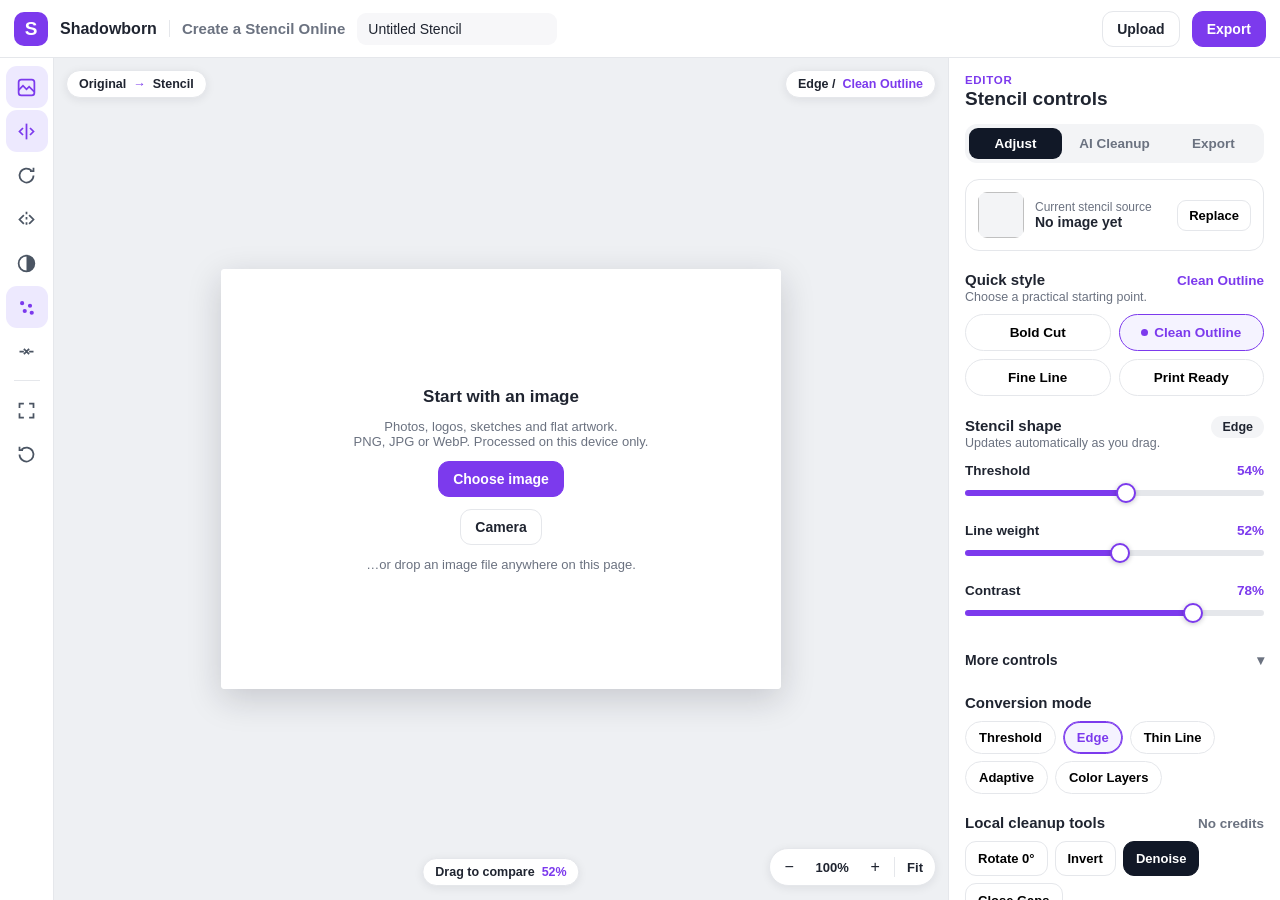
==== commit 7cd32414: "v5.0: full editor remake as a structural copy of stencilmaker.org's editor — light theme, header + t" ====
--- a/index.html
+++ b/index.html
@@ -1,324 +1,472 @@
-<!--
-  Stencil Lab (Shadowborn) v4.0 — Tattoo Shop Plugin
-  Copyright (c) 2026 Brandon L. Adams <b.adams.lee1408@gmail.com>
-  Proprietary. All rights reserved.
--->
 <!DOCTYPE html>
 <html lang="en">
 <head>
 <meta charset="utf-8">
-<meta name="viewport" content="width=device-width, initial-scale=1">
-<title>Shadowborn</title>
+<meta name="viewport" content="width=device-width, initial-scale=1, viewport-fit=cover">
+<title>Shadowborn — Create a Stencil Online</title>
 <!--
-  SHADOWBORN — single-file, fully offline stencil generator.
-  ----------------------------------------------------------------
-  * Zero external dependencies: no CDNs, no frameworks, no fonts, no network calls.
-  * Works from file:// and inside an Android WebView with no internet.
-  * All image processing runs locally on <canvas> pixel buffers.
-  * Privacy: images never leave the device. There is intentionally no
-    analytics, no upload, no fetch/XHR anywhere in this file.
-
-  Notes for the future APK wrapper:
-  * Enable file downloads in the host app (Android WebView needs a
-    DownloadListener — the <a download> links below won't save files
-    without one).
-  * window.print() needs host print support to produce PDF on Android.
+  Shadowborn Stencil Maker v5.0
+  Editor layout and control model follow stencilmaker.org's editor:
+  header + left tool rail + compare canvas + right control panel.
+  Engine (XDoG / Sauvola / tone bands) is our own code, on-device only.
+  No uploads, no accounts, no analytics.
 -->
 <style>
   :root{
-    --bg:#141414; --card:#1f1f1f; --card2:#262626;
-    --txt:#f0f0f0; --muted:#9a9a9a;
-    --accent:#ff9f1c; --accent-dk:#b96f0a;
-    --danger:#ff5a5a;
-    --radius:12px;
+    --violet:#7c3aed; --violet-dk:#6d28d9; --ink:#1f2430; --muted:#6b7280;
+    --line:#e5e7eb; --panel:#ffffff; --work:#eef0f3; --radius:14px;
   }
   *{box-sizing:border-box; -webkit-tap-highlight-color:transparent;}
-  html,body{margin:0;padding:0;}
-  body{
-    background:var(--bg); color:var(--txt);
-    font-family:system-ui,-apple-system,"Segoe UI",Roboto,Arial,sans-serif;
-    font-size:16px; line-height:1.4;
-    padding-bottom:env(safe-area-inset-bottom);
-  }
-  .topbar{
-    position:sticky; top:0; z-index:20;
-    display:flex; align-items:center; justify-content:space-between;
-    padding:10px 14px; background:#0d0d0d; border-bottom:1px solid #2c2c2c;
-  }
-  .topbar h1{font-size:19px; margin:0; letter-spacing:.5px;}
-  .topbar h1 .dot{color:var(--accent);}
-  .card{
-    background:var(--card); border:1px solid #2c2c2c; border-radius:var(--radius);
-    margin:10px; padding:14px;
-  }
-  .card h2{font-size:15px; margin:0 0 10px; color:var(--muted);
-    text-transform:uppercase; letter-spacing:1px; font-weight:600;}
-  .muted{color:var(--muted); font-size:13px;}
-  .btnrow{display:flex; gap:10px; flex-wrap:wrap;}
-  .btn{
-    display:inline-flex; align-items:center; justify-content:center; gap:8px;
-    min-height:52px; padding:12px 18px; border-radius:10px; border:1px solid #3a3a3a;
-    background:var(--card2); color:var(--txt); font-size:16px; font-weight:600;
-    cursor:pointer; user-select:none; text-align:center; flex:1 1 auto;
-  }
-  .btn:active{transform:scale(.97);}
-  .btn.primary{background:var(--accent); border-color:var(--accent-dk); color:#181200;}
-  .btn.ghost{background:transparent;}
-  #dropZone{
-    border:2px dashed #4a4a4a; border-radius:var(--radius);
-    padding:22px 14px; text-align:center; transition:border-color .15s, background .15s;
-  }
-  #dropZone.over{border-color:var(--accent); background:#2a2113;}
-  #dropZone p{margin:8px 0;}
-  /* segmented control */
-  .seg{display:flex; gap:6px; background:#141414; border-radius:10px; padding:4px;}
-  .seg button{
-    flex:1; border:0; border-radius:7px; background:transparent; color:var(--muted);
-    font-size:15px; font-weight:600; min-height:44px; cursor:pointer; padding:8px 4px;
-  }
-  .seg button.on{background:var(--accent); color:#181200;}
-  .segrow{display:flex; gap:8px; align-items:center; justify-content:space-between; margin-bottom:10px;}
-  .zoomrow{display:flex; gap:6px;}
-  .zoomrow button{
-    width:48px; height:44px; border-radius:8px; border:1px solid #3a3a3a;
-    background:var(--card2); color:var(--txt); font-size:20px; font-weight:700; cursor:pointer;
-  }
-  .zoomrow button:active{transform:scale(.95);}
-  #viewport{
-    position:relative; overflow:hidden; background:#000; border-radius:8px;
-    height:58vh; min-height:280px; touch-action:none; border:1px solid #333;
-  }
-  #view{transform-origin:0 0; display:block;}
-  /* sticky live preview: pins under the header while you work the sliders */
-  #previewCard{position:sticky; z-index:15;}
-  #previewCard.stuck{padding:8px 10px;}
-  #previewCard.stuck h2{display:none;}
-  #previewCard.stuck #viewport{height:30vh; min-height:0;}
-  /* image loader compacts once a picture is in — buttons stay tappable */
-  #inputCard.done #dropZone>p:first-child{display:none;}
-  #inputCard.done{padding:8px 14px;}
-  #inputCard.done h2{margin:0 0 8px; font-size:13px;}
-  #viewport .hint{
-    position:absolute; inset:0; display:flex; align-items:center; justify-content:center;
-    color:#777; font-size:15px; pointer-events:none; text-align:center; padding:20px;
-  }
-  /* sliders */
-  .ctl{margin:6px 0 2px;}
-  .ctl .lab{display:flex; justify-content:space-between; align-items:baseline; font-size:14px;}
-  .ctl .lab .v{color:var(--accent); font-variant-numeric:tabular-nums; font-weight:600;}
-  .abtn{font-size:12px; font-weight:700; color:var(--accent); background:transparent;
-    border:1px solid var(--accent); border-radius:20px; padding:3px 12px; margin-left:8px;
-    cursor:pointer; min-height:32px;}
-  /* control dock: lives with the preview, one slider at a time */
-  #dock{margin-top:10px; padding-top:10px; border-top:1px solid #2c2c2c;}
-  #presetRow{display:flex; gap:6px; overflow-x:auto; margin:8px 0; padding-bottom:2px;
-    scrollbar-width:none;}
-  #presetRow::-webkit-scrollbar{display:none;}
-  #presetRow button{flex:0 0 auto; font-size:13px; font-weight:600; color:var(--muted);
-    background:#1a1a1a; border:1px solid #333; border-radius:16px; padding:7px 13px;
-    cursor:pointer; min-height:36px;}
-  #presetRow button.on{color:#181200; border-color:var(--accent); background:var(--accent);}
-  #toolRow{display:flex; align-items:center; gap:8px;}
-  #toolRow input[type=range]{flex:1; height:44px; margin:0;}
-  #toolRow .v{color:var(--accent); font-variant-numeric:tabular-nums; font-weight:600;
-    min-width:46px; text-align:right; font-size:14px;}
-  #toolRow .abtn{margin-left:0; flex:0 0 auto;}
-  input[type=range]{
-    width:100%; height:48px; margin:0; accent-color:var(--accent); cursor:pointer;
-    background:transparent;
-  }
-  /* Center-out fill for delta sliders: track painted via JS gradient */
-  #toolSlider{
-    -webkit-appearance:none; appearance:none;
-    --track:#3a3a3a;
-  }
-  #toolSlider::-webkit-slider-runnable-track{ background:transparent; }
-  #toolSlider::-webkit-slider-thumb{
-    -webkit-appearance:none; appearance:none;
-    width:24px; height:24px; border-radius:50%;
-    background:var(--accent); border:none; margin-top:10px; cursor:pointer;
-  }
-  #toolSlider::-moz-range-track{ background:transparent; }
-  #toolSlider::-moz-range-thumb{
-    width:24px; height:24px; border:none; border-radius:50%;
-    background:var(--accent); cursor:pointer;
-  }
-  /* toggle buttons */
-  .tgl{
-    min-height:48px; padding:10px 16px; border-radius:10px; font-size:15px; font-weight:600;
-    border:1px solid #3a3a3a; background:var(--card2); color:var(--muted); cursor:pointer;
-  }
-  .tgl.on{background:#2c4a22; border-color:#5a8f3c; color:#dff0d2;}
-  .tgl:active{transform:scale(.97);}
-  .tglrow{display:flex; gap:10px; margin:10px 0 4px;}
-  .tglrow .tgl{flex:1;}
-  #layerBar{display:flex; gap:8px; flex-wrap:wrap; margin-top:10px;}
-  #layerBar button{
-    flex:1 1 60px; min-height:48px; border-radius:8px; border:1px solid #3a3a3a;
-    background:var(--card2); color:var(--muted); font-weight:700; font-size:14px; cursor:pointer;
-  }
-  #layerBar button.on{background:var(--accent); color:#181200; border-color:var(--accent-dk);}
-  #layerBar button small{display:block; font-weight:400; font-size:11px;}
+  html,body{height:100%;}
+  body{margin:0; font-family:-apple-system,"Segoe UI",Roboto,Helvetica,Arial,sans-serif;
+    color:var(--ink); background:var(--work); display:flex; flex-direction:column; overflow:hidden;}
+  button{font-family:inherit; cursor:pointer;}
+  /* ---------- header ---------- */
+  header{height:58px; flex:0 0 58px; background:#fff; border-bottom:1px solid var(--line);
+    display:flex; align-items:center; gap:12px; padding:0 14px; z-index:5;}
+  .logo{width:34px; height:34px; border-radius:10px; background:var(--violet); color:#fff;
+    display:flex; align-items:center; justify-content:center; font-weight:800; font-size:19px; flex:0 0 auto;}
+  .brand{font-weight:700; font-size:16px; white-space:nowrap;}
+  header h1{font-size:15px; font-weight:600; color:var(--muted); margin:0; white-space:nowrap;
+    border-left:1px solid var(--line); padding-left:12px;}
+  #projName{border:1px solid transparent; border-radius:9px; padding:7px 10px; font-size:14px;
+    min-width:0; flex:0 1 200px; color:var(--ink); background:#f7f7f9;}
+  #projName:focus{outline:none; border-color:var(--violet); background:#fff;}
+  .hspace{flex:1;}
+  .hbtn{border:1px solid var(--line); background:#fff; border-radius:11px; padding:9px 14px;
+    font-size:14px; font-weight:600; color:var(--ink); display:inline-flex; align-items:center; gap:7px;}
+  .hbtn.primary{background:var(--violet); border-color:var(--violet); color:#fff;}
+  .hbtn.primary:active{background:var(--violet-dk);}
+  /* ---------- layout ---------- */
+  #main{flex:1; display:flex; min-height:0;}
+  /* left rail */
+  #rail{flex:0 0 54px; background:#fff; border-right:1px solid var(--line);
+    display:flex; flex-direction:column; align-items:center; padding:8px 0; gap:2px; z-index:4;}
+  .rbtn{width:42px; height:42px; border:none; background:transparent; border-radius:11px;
+    display:flex; align-items:center; justify-content:center; color:#4b5563;}
+  .rbtn svg{width:21px; height:21px;}
+  .rbtn.on{background:#ede9fe; color:var(--violet);}
+  .rbtn:active{background:#e5e7eb;}
+  .rdiv{width:26px; border-top:1px solid var(--line); margin:6px 0;}
+  /* workspace */
+  #workspace{flex:1; position:relative; overflow:hidden; min-width:0;
+    background:var(--work);}
+  #pageWrap{position:absolute; left:0; top:0; transform-origin:0 0;}
+  #page{position:relative; background:#fff; box-shadow:0 10px 34px rgba(20,20,40,.18);
+    border-radius:4px; overflow:hidden;
+    background-image:radial-gradient(#d7dae0 1px, transparent 1px); background-size:18px 18px;}
+  #view{display:block; width:100%; height:100%; touch-action:none;}
+  #emptyState{position:absolute; inset:0; display:flex; flex-direction:column; gap:12px;
+    align-items:center; justify-content:center; text-align:center; padding:20px; background:#fff;}
+  #emptyState .big{font-size:17px; font-weight:700;}
+  #emptyState .small{color:var(--muted); font-size:13px;}
+  .pill{position:absolute; background:#fff; border:1px solid var(--line); border-radius:999px;
+    padding:6px 12px; font-size:12.5px; font-weight:600; box-shadow:0 2px 10px rgba(20,20,40,.08);
+    display:flex; align-items:center; gap:7px; z-index:3; white-space:nowrap;}
+  #pillKind{left:12px; top:12px;}
+  #pillKind .arr{color:var(--violet);}
+  #pillMode{right:12px; top:12px; color:var(--ink);}
+  #pillMode b{color:var(--violet); font-weight:700;}
+  #splitLine{position:absolute; top:0; bottom:0; width:2px; background:var(--violet); z-index:2;
+    margin-left:-1px; display:none;}
+  #splitHandle{position:absolute; top:50%; width:34px; height:34px; border-radius:50%;
+    background:var(--violet); color:#fff; transform:translate(-50%,-50%); z-index:2; display:none;
+    align-items:center; justify-content:center; font-size:14px; box-shadow:0 3px 10px rgba(20,20,40,.25);
+    pointer-events:none;}
+  #cmpPill{left:50%; bottom:14px; transform:translateX(-50%);}
+  #cmpPill b{color:var(--violet);}
+  #zoomCluster{position:absolute; right:12px; bottom:14px; z-index:3; background:#fff;
+    border:1px solid var(--line); border-radius:999px; display:flex; align-items:center;
+    box-shadow:0 2px 10px rgba(20,20,40,.08); overflow:hidden;}
+  #zoomCluster button{border:none; background:transparent; width:38px; height:36px; font-size:16px; color:var(--ink);}
+  #zoomCluster .zv{min-width:48px; text-align:center; font-size:13px; font-weight:600;}
+  #zoomCluster .sep{width:1px; height:20px; background:var(--line);}
+  #zoomCluster .fitb{width:auto; padding:0 12px; font-size:13px; font-weight:600;}
+  /* right panel */
+  #panel{flex:0 0 332px; width:332px; background:var(--panel); border-left:1px solid var(--line);
+    overflow-y:auto; padding:16px 16px 28px; z-index:4;}
+  #panel .kick{color:var(--violet); font-size:11.5px; font-weight:700; letter-spacing:.06em; text-transform:uppercase;}
+  #panel h2{margin:2px 0 0; font-size:19px;}
+  .tabs{display:flex; gap:6px; margin:14px 0 16px; background:#f3f4f6; border-radius:12px; padding:4px;}
+  .tabs button{flex:1; border:none; background:transparent; padding:8px 4px; border-radius:9px;
+    font-size:13.5px; font-weight:600; color:var(--muted);}
+  .tabs button.on{background:#111827; color:#fff;}
+  .card{border:1px solid var(--line); border-radius:var(--radius); padding:12px; display:flex;
+    align-items:center; gap:11px; width:100%; background:#fff; text-align:left;}
+  #srcThumb{width:46px; height:46px; border-radius:9px; object-fit:cover; background:#f3f4f6; flex:0 0 auto;}
+  .card .t1{font-size:12px; color:var(--muted);}
+  .card .t2{font-size:14px; font-weight:600; white-space:nowrap; overflow:hidden; text-overflow:ellipsis; max-width:150px;}
+  .card .rep{margin-left:auto; border:1px solid var(--line); background:#fff; border-radius:9px;
+    padding:7px 11px; font-size:13px; font-weight:600; flex:0 0 auto;}
+  section.blk{margin-top:20px;}
+  .blkhead{display:flex; align-items:baseline; justify-content:space-between; gap:8px;}
+  .blkhead h3{margin:0; font-size:15px;}
+  .blkhead .sub{color:var(--muted); font-size:12.5px; margin-top:2px;}
+  .blkhead .val{color:var(--violet); font-weight:700; font-size:13.5px; white-space:nowrap;}
+  .blkhead .modepill{background:#f3f4f6; border-radius:999px; padding:4px 11px; font-size:12.5px; font-weight:700;}
+  .grid2{display:grid; grid-template-columns:1fr 1fr; gap:8px; margin-top:10px;}
+  .qpill{border:1px solid var(--line); background:#fff; border-radius:999px; padding:10px 8px;
+    font-size:13.5px; font-weight:600; display:flex; align-items:center; justify-content:center; gap:6px;}
+  .qpill.on{border-color:var(--violet); color:var(--violet); background:#f5f3ff;}
+  .qpill .dot{width:7px; height:7px; border-radius:50%; background:var(--violet); display:none;}
+  .qpill.on .dot{display:block;}
+  .ctl{margin-top:13px;}
+  .ctl .lab{display:flex; justify-content:space-between; font-size:13.5px; font-weight:600;}
+  .ctl .lab .v{color:var(--violet); font-weight:700;}
+  input[type=range]{-webkit-appearance:none; appearance:none; width:100%; height:26px; background:transparent; margin:2px 0 0;}
+  input[type=range]::-webkit-slider-runnable-track{height:6px; border-radius:3px; background:var(--track,#e5e7eb);}
+  input[type=range]::-webkit-slider-thumb{-webkit-appearance:none; width:20px; height:20px; border-radius:50%;
+    background:#fff; border:2.5px solid var(--violet); margin-top:-7px; box-shadow:0 1px 5px rgba(20,20,40,.25);}
+  input[type=range]::-moz-range-track{height:6px; border-radius:3px; background:#e5e7eb;}
+  input[type=range]::-moz-range-progress{height:6px; border-radius:3px; background:var(--violet);}
+  input[type=range]::-moz-range-thumb{width:15px; height:15px; border-radius:50%; background:#fff; border:2.5px solid var(--violet);}
+  #moreBtn{margin-top:16px; width:100%; border:none; background:transparent; display:flex; justify-content:space-between;
+    align-items:center; font-size:14px; font-weight:700; padding:6px 0; color:var(--ink);}
+  #moreBtn .chev{color:var(--muted); transition:transform .15s;}
+  #moreWrap.open + #moreBtn .chev{transform:rotate(180deg);}
+  .modes{display:flex; flex-wrap:wrap; gap:7px; margin-top:10px;}
+  .modes button{border:1px solid var(--line); background:#fff; border-radius:999px; padding:8px 13px;
+    font-size:13px; font-weight:600;}
+  .modes button.on{border-color:var(--violet); color:var(--violet); background:#f5f3ff; box-shadow:0 0 0 1px var(--violet) inset;}
+  .tools{display:flex; flex-wrap:wrap; gap:7px; margin-top:10px;}
+  .tools button{border:1px solid var(--line); background:#fff; border-radius:11px; padding:9px 12px;
+    font-size:13px; font-weight:600;}
+  .tools button.on{background:#111827; color:#fff; border-color:#111827;}
+  .swatches{display:flex; gap:10px; margin-top:11px;}
+  .sw{width:34px; height:34px; border-radius:50%; border:2px solid var(--line); padding:0;}
+  .sw.on{border-color:var(--violet); box-shadow:0 0 0 2px #fff, 0 0 0 4px var(--violet);}
+  .tglcard{margin-top:10px; width:100%; text-align:left; border:1px solid var(--line); background:#fff;
+    border-radius:var(--radius); padding:12px 13px; display:flex; gap:10px; align-items:flex-start;}
+  .tglcard .tt{font-size:14px; font-weight:700;}
+  .tglcard .td{font-size:12.5px; color:var(--muted); margin-top:1px;}
+  .tglcard .st{margin-left:auto; font-size:12px; font-weight:700; color:var(--muted); flex:0 0 auto; padding-top:2px;}
+  .tglcard.on{border-color:var(--violet); background:#f5f3ff;}
+  .tglcard.on .st{color:var(--violet);}
+  .seg2{display:flex; gap:8px; margin-top:10px;}
+  .seg2 button{flex:1; border:1px solid var(--line); background:#fff; border-radius:11px; padding:10px;
+    font-size:13.5px; font-weight:600;}
+  .seg2 button.on{background:#111827; color:#fff; border-color:#111827;}
+  #resetBtn{margin-top:22px; border:none; background:transparent; color:var(--muted);
+    font-size:13.5px; font-weight:600; padding:6px 0;}
+  .fmtcard{margin-top:10px; width:100%; text-align:left; border:1px solid var(--line); background:#fff;
+    border-radius:var(--radius); padding:13px; display:flex; gap:11px; align-items:flex-start;}
+  .fmtcard.on{border-color:var(--violet); background:#f5f3ff; box-shadow:0 0 0 1px var(--violet) inset;}
+  .fmtcard .ft{font-size:15px; font-weight:700;}
+  .fmtcard .fd{font-size:12.5px; color:var(--muted); margin-top:1px;}
+  .fmtcard .fm{margin-left:auto; font-size:12px; font-weight:700; color:var(--violet); flex:0 0 auto;}
+  #dlBtn,#btnDownload{margin-top:16px; width:100%; border:none; border-radius:12px; background:var(--violet); color:#fff;
+    padding:14px; font-size:15px; font-weight:700;}
+  #btnDownload:active{background:var(--violet-dk);}
+  #dlBtn:active{background:var(--violet-dk);}
+  .note{color:var(--muted); font-size:12.5px; line-height:1.45; margin-top:10px;}
+  #status{position:fixed; left:50%; bottom:18px; transform:translateX(-50%) translateY(20px); background:#111827;
+    color:#fff; padding:10px 16px; border-radius:999px; font-size:13.5px; opacity:0; pointer-events:none;
+    transition:all .2s; z-index:50; max-width:88vw; text-align:center;}
+  #status.show{opacity:1; transform:translateX(-50%) translateY(0);}
   .hidden{display:none !important;}
-  #status{
-    position:fixed; left:50%; bottom:18px; transform:translateX(-50%);
-    background:#000; border:1px solid var(--accent); color:var(--txt);
-    padding:10px 18px; border-radius:24px; font-size:14px; z-index:50;
-    opacity:0; pointer-events:none; transition:opacity .25s; max-width:92vw; text-align:center;
-  }
-  #status.show{opacity:1;}
-  footer{padding:6px 18px 26px; color:var(--muted); font-size:13px;}
-  footer strong{color:var(--txt);}
-  /* print sheet: only visible while printing */
-  #printSheet{display:none;}
-  @media print{
-    body.printing #app, body.printing footer{display:none !important;}
-    body.printing #printSheet{display:block !important;}
-    #printSheet img{width:100%; height:auto; display:block;}
-    @page{margin:12mm;}
+  @media (max-width:900px){
+    body{overflow:auto;}
+    #main{flex-direction:column;}
+    #workspace{flex:0 0 52vh; order:1;}
+    #rail{order:2; flex:0 0 auto; flex-direction:row; overflow-x:auto; border-right:none;
+      border-top:1px solid var(--line); padding:4px 8px; justify-content:flex-start;}
+    .rdiv{width:0; height:26px; border-top:none; border-left:1px solid var(--line); margin:0 6px;}
+    #panel{order:3; flex:0 0 auto; width:100%; border-left:none; overflow:visible;}
+    header h1{display:none;}
+    #projName{flex:1;}
   }
 </style>
 </head>
 <body>
-<div id="app">
-
-  <header class="topbar">
-    <h1>SHADOW<span class="dot">/</span>BORN</h1>
-  </header>
-
-  <!-- 1. IMAGE INPUT -->
-  <section class="card" id="inputCard">
-    <h2>1 · Image</h2>
-    <div id="dropZone">
-      <p>Drop an image here, or</p>
-      <div class="btnrow">
-        <label class="btn primary">Choose image
-          <input type="file" id="fileInput" accept="image/*" hidden>
-        </label>
-        <label class="btn">&#128247; Camera
-          <input type="file" id="camInput" accept="image/*" capture="environment" hidden>
-        </label>
-      </div>
-      <p id="imgInfo" class="muted">No image loaded.</p>
-    </div>
-  </section>
-
-  <!-- 2. PREVIEW -->
-  <section class="card" id="previewCard">
-    <h2>2 · Preview</h2>
-    <div class="segrow">
-      <div class="seg" id="viewSeg" style="flex:1">
-        <button data-view="stencil" class="on">Stencil</button>
-        <button data-view="compare">Compare</button>
-        <button data-view="original">Original</button>
-      </div>
-      <div class="zoomrow">
-        <button id="zoomOut" aria-label="Zoom out">&minus;</button>
-        <button id="zoomFit" aria-label="Fit to screen" style="font-size:13px">Fit</button>
-        <button id="zoomIn" aria-label="Zoom in">+</button>
+
+<header>
+  <div class="logo">S</div>
+  <div class="brand">Shadowborn</div>
+  <h1>Create a Stencil Online</h1>
+  <input id="projName" type="text" value="Untitled Stencil" aria-label="Project name">
+  <div class="hspace"></div>
+  <button class="hbtn" id="btnUploadTop">Upload</button>
+  <button class="hbtn primary" id="btnExportTop">Export</button>
+</header>
+
+<div id="main">
+  <!-- left tool rail -->
+  <nav id="rail" aria-label="Tools">
+    <button class="rbtn on" id="rlBackground" title="Background — switch between a transparent stencil and a white page"><svg viewBox="0 0 24 24" fill="none" stroke="currentColor" stroke-width="2"><rect x="3" y="3" width="18" height="18" rx="3"/><path d="M3 15l5-5 4 4 3-3 6 6"/></svg></button>
+    <button class="rbtn on" id="rlCompare" title="Compare — drag across the canvas to compare the original image and stencil"><svg viewBox="0 0 24 24" fill="none" stroke="currentColor" stroke-width="2"><path d="M12 3v18"/><path d="M8 8l-4 4 4 4M16 8l4 4-4 4"/></svg></button>
+    <button class="rbtn" id="rlRotate" title="Rotate — rotate the original and stencil 90 degrees clockwise"><svg viewBox="0 0 24 24" fill="none" stroke="currentColor" stroke-width="2"><path d="M20 12a8 8 0 1 1-2.3-5.6"/><path d="M20 3v4h-4"/></svg></button>
+    <button class="rbtn" id="rlMirror" title="Mirror — mirror the stencil for transfer paper or reverse painting"><svg viewBox="0 0 24 24" fill="none" stroke="currentColor" stroke-width="2"><path d="M12 3v18" stroke-dasharray="3 3"/><path d="M9 7L4 12l5 5M15 7l5 5-5 5"/></svg></button>
+    <button class="rbtn" id="rlInvert" title="Invert — swap the solid and open areas of the stencil"><svg viewBox="0 0 24 24" fill="none" stroke="currentColor" stroke-width="2"><circle cx="12" cy="12" r="9"/><path d="M12 3a9 9 0 0 1 0 18z" fill="currentColor" stroke="none"/></svg></button>
+    <button class="rbtn on" id="rlDenoise" title="Denoise — clear loose specks and pinholes before lines are thickened"><svg viewBox="0 0 24 24" fill="none" stroke="currentColor" stroke-width="2"><circle cx="7" cy="7" r="1.4" fill="currentColor"/><circle cx="16" cy="10" r="1.4" fill="currentColor"/><circle cx="10" cy="16" r="1.4" fill="currentColor"/><circle cx="18" cy="18" r="1.4" fill="currentColor"/></svg></button>
+    <button class="rbtn" id="rlCloseGaps" title="Close Gaps — close tiny breaks in stencil lines"><svg viewBox="0 0 24 24" fill="none" stroke="currentColor" stroke-width="2"><path d="M4 12h5M15 12h5"/><path d="M9 9l3 3-3 3M15 9l-3 3 3 3"/></svg></button>
+    <div class="rdiv"></div>
+    <button class="rbtn" id="rlFit" title="Fit Canvas — fit the stencil page back into the workspace"><svg viewBox="0 0 24 24" fill="none" stroke="currentColor" stroke-width="2"><path d="M4 9V4h5M20 9V4h-5M4 15v5h5M20 15v5h-5"/></svg></button>
+    <button class="rbtn" id="rlReset" title="Reset — restore all default stencil settings"><svg viewBox="0 0 24 24" fill="none" stroke="currentColor" stroke-width="2"><path d="M4 12a8 8 0 1 0 2.3-5.6"/><path d="M4 3v4h4"/></svg></button>
+  </nav>
+
+  <!-- centre workspace -->
+  <div id="workspace">
+    <div id="pageWrap">
+      <div id="page">
+        <canvas id="view" width="16" height="16"></canvas>
+        <div id="splitLine"></div>
+        <div id="splitHandle">&#8596;</div>
+        <div id="emptyState">
+          <div class="big">Start with an image</div>
+          <div class="small">Photos, logos, sketches and flat artwork.<br>PNG, JPG or WebP. Processed on this device only.</div>
+          <button class="hbtn primary" id="btnChoose">Choose image</button>
+          <button class="hbtn" id="btnCamera">Camera</button>
+          <div class="small">…or drop an image file anywhere on this page.</div>
+        </div>
       </div>
     </div>
-    <div id="viewport">
-      <canvas id="view"></canvas>
-      <div class="hint" id="viewHint">Load an image to start.<br>Drag to pan &middot; pinch or buttons to zoom.</div>
+    <div class="pill" id="pillKind">Original <span class="arr">&#8594;</span> Stencil</div>
+    <div class="pill" id="pillMode">Edge / <b>Clean Outline</b></div>
+    <div class="pill" id="cmpPill">Drag to compare <b id="cmpPct">52%</b></div>
+    <div id="zoomCluster">
+      <button id="zoomOut" aria-label="Zoom out">&minus;</button>
+      <div class="zv" id="zoomVal">100%</div>
+      <button id="zoomIn" aria-label="Zoom in">+</button>
+      <div class="sep"></div>
+      <button class="fitb" id="zoomFit">Fit</button>
     </div>
-    <div id="dock">
-      <div class="seg" id="modeSeg">
-        <button data-mode="threshold">Threshold</button>
-        <button data-mode="edge" class="on">Edge</button>
-        <button data-mode="thinline">Thin Line</button>
-        <button data-mode="adaptive">Adaptive</button>
-        <button data-mode="layers">Color Layers</button>
+  </div>
+
+  <!-- right control panel -->
+  <aside id="panel">
+    <div class="kick">Editor</div>
+    <h2>Stencil controls</h2>
+    <div class="tabs" id="tabs">
+      <button data-tab="adjust" class="on">Adjust</button>
+      <button data-tab="ai">AI Cleanup</button>
+      <button data-tab="export">Export</button>
+    </div>
+
+    <!-- ADJUST -->
+    <div id="tab-adjust">
+      <div class="card">
+        <img id="srcThumb" alt="">
+        <div>
+          <div class="t1">Current stencil source</div>
+          <div class="t2" id="srcName">No image yet</div>
+        </div>
+        <button class="rep" id="btnReplace">Replace</button>
       </div>
-      <div id="presetRow">
-        <button data-preset="bold">Bold Cut</button>
-        <button data-preset="clean" class="on">Clean Outline</button>
-        <button data-preset="fine">Fine Line</button>
-        <button data-preset="print">Print Ready</button>
-      </div>
-      <div class="ctl">
-        <div class="lab"><span>Threshold</span><span class="v" id="thresholdVal">54</span></div>
-        <input type="range" id="sldThreshold" min="0" max="100" value="54" step="1">
-      </div>
-      <div class="ctl">
-        <div class="lab"><span>Detail</span><span class="v" id="detailVal">68</span></div>
-        <input type="range" id="sldDetail" min="0" max="100" value="68" step="1">
-      </div>
-      <div class="ctl">
-        <div class="lab"><span>Line weight</span><span class="v" id="lineWeightVal">52</span></div>
-        <input type="range" id="sldLineWeight" min="0" max="100" value="52" step="1">
-      </div>
-      <div class="ctl">
-        <div class="lab"><span>Contrast</span><span class="v" id="contrastVal">78</span></div>
-        <input type="range" id="sldContrast" min="0" max="100" value="78" step="1">
-      </div>
-      <div class="ctl">
-        <div class="lab"><span>Shadow cleanup</span><span class="v" id="shadowVal">64</span></div>
-        <input type="range" id="sldShadow" min="0" max="100" value="64" step="1">
-      </div>
+
+      <section class="blk">
+        <div class="blkhead">
+          <div><h3>Quick style</h3><div class="sub">Choose a practical starting point.</div></div>
+          <div class="val" id="styleName">Clean Outline</div>
+        </div>
+        <div class="grid2" id="presetGrid">
+          <button class="qpill" data-preset="bold"><span class="dot"></span>Bold Cut</button>
+          <button class="qpill on" data-preset="clean"><span class="dot"></span>Clean Outline</button>
+          <button class="qpill" data-preset="fine"><span class="dot"></span>Fine Line</button>
+          <button class="qpill" data-preset="print"><span class="dot"></span>Print Ready</button>
+        </div>
+      </section>
+
+      <section class="blk">
+        <div class="blkhead">
+          <div><h3>Stencil shape</h3><div class="sub">Updates automatically as you drag.</div></div>
+          <div class="modepill" id="modePill">Edge</div>
+        </div>
+        <div class="ctl">
+          <div class="lab"><span>Threshold</span><span class="v" id="thresholdVal">54%</span></div>
+          <input type="range" id="sldThreshold" min="0" max="100" value="54" step="1">
+        </div>
+        <div class="ctl">
+          <div class="lab"><span>Line weight</span><span class="v" id="lineWeightVal">52%</span></div>
+          <input type="range" id="sldLineWeight" min="0" max="100" value="52" step="1">
+        </div>
+        <div class="ctl">
+          <div class="lab"><span>Contrast</span><span class="v" id="contrastVal">78%</span></div>
+          <input type="range" id="sldContrast" min="0" max="100" value="78" step="1">
+        </div>
+        <div id="moreWrap" class="hidden">
+          <div class="ctl">
+            <div class="lab"><span>Detail</span><span class="v" id="detailVal">68%</span></div>
+            <input type="range" id="sldDetail" min="0" max="100" value="68" step="1">
+          </div>
+          <div class="ctl">
+            <div class="lab"><span>Shadow cleanup</span><span class="v" id="shadowVal">64%</span></div>
+            <input type="range" id="sldShadow" min="0" max="100" value="64" step="1">
+          </div>
+          <div class="ctl">
+            <div class="lab"><span>Ink opacity</span><span class="v" id="opacityVal">100%</span></div>
+            <input type="range" id="sldOpacity" min="20" max="100" value="100" step="1">
+          </div>
+        </div>
+        <button id="moreBtn">More controls <span class="chev">&#9662;</span></button>
+      </section>
+
+      <section class="blk">
+        <div class="blkhead"><div><h3>Conversion mode</h3></div></div>
+        <div class="modes" id="modeSeg">
+          <button data-mode="threshold">Threshold</button>
+          <button data-mode="edge" class="on">Edge</button>
+          <button data-mode="thinline">Thin Line</button>
+          <button data-mode="adaptive">Adaptive</button>
+          <button data-mode="layers">Color Layers</button>
+        </div>
+      </section>
+
+      <section class="blk">
+        <div class="blkhead">
+          <div><h3>Local cleanup tools</h3></div>
+          <div class="val" style="color:var(--muted)">No credits</div>
+        </div>
+        <div class="tools">
+          <button id="btnRotate">Rotate 0&deg;</button>
+          <button id="btnInvert">Invert</button>
+          <button id="btnDenoise" class="on">Denoise</button>
+          <button id="btnCloseGaps">Close Gaps</button>
+        </div>
+      </section>
+
+      <section class="blk">
+        <div class="blkhead">
+          <div><h3>Ink color</h3></div>
+          <div class="val" style="color:var(--ink)" id="inkName">Black</div>
+        </div>
+        <div class="swatches" id="inkSeg">
+          <button class="sw on" data-ink="#000000" data-name="Black" style="background:#000" aria-label="Use Black stencil ink"></button>
+          <button class="sw" data-ink="#d42a1e" data-name="Red" style="background:#d42a1e" aria-label="Use Red stencil ink"></button>
+          <button class="sw" data-ink="#1e56d4" data-name="Blue" style="background:#1e56d4" aria-label="Use Blue stencil ink"></button>
+          <button class="sw" data-ink="#1e9e4a" data-name="Green" style="background:#1e9e4a" aria-label="Use Green stencil ink"></button>
+        </div>
+      </section>
+
+      <section class="blk">
+        <button class="tglcard on" id="tglTransparent">
+          <div><div class="tt">Transparent background</div><div class="td">Best for PNG and cutting workflows</div></div>
+          <div class="st">On</div>
+        </button>
+        <button class="tglcard" id="tglMirror">
+          <div><div class="tt">Mirror output</div><div class="td">Useful for transfer paper</div></div>
+          <div class="st">Off</div>
+        </button>
+      </section>
+
+      <section class="blk">
+        <div class="blkhead"><div><h3>Page size</h3></div></div>
+        <div class="seg2" id="pageSeg">
+          <button data-page="a4">A4</button>
+          <button data-page="letter" class="on">Letter</button>
+        </div>
+      </section>
+
+      <button id="resetBtn">Reset settings</button>
     </div>
-  </section>
-
-  <!-- 3. TUNE -->
-  <section class="card" id="procCard">
-    <h2>3 · Tune</h2>
-
-    <div class="tglrow">
-      <button class="tgl on" id="tglDenoise" aria-pressed="true">Denoise</button>
-      <button class="tgl on" id="tglCloseGaps" aria-pressed="true">Close Gaps</button>
+
+    <!-- AI CLEANUP -->
+    <div id="tab-ai" class="hidden">
+      <section class="blk" style="margin-top:2px">
+        <div class="blkhead"><div><h3>Clean up with AI</h3></div></div>
+        <p class="note" style="margin-top:8px">AI Cleanup is optional. It repairs rough edges and simplifies busy detail after the free local conversion.</p>
+        <p class="note">On stencilmaker.org this runs on their server and spends credits — it is the one part of their editor that does not run on your device, so it isn't part of this copy. Everything else here is.</p>
+        <button id="dlBtn" disabled style="background:#9ca3af">AI Cleanup</button>
+        <p class="note">Try the free local tools first. Open Adjust and use Denoise or Close Gaps.</p>
+      </section>
     </div>
-    <div class="tglrow">
-      <button class="tgl" id="tglInvert" aria-pressed="false">Invert</button>
-      <button class="tgl" id="tglWhiteBg" aria-pressed="false">White background</button>
+
+    <!-- EXPORT -->
+    <div id="tab-export" class="hidden">
+      <section class="blk" style="margin-top:2px">
+        <div class="blkhead">
+          <div><h3>Export your stencil</h3><div class="sub">Choose a file for printing or cutting.</div></div>
+        </div>
+        <button class="fmtcard on" data-fmt="png">
+          <div><div class="ft">PNG</div><div class="fd">Print-ready PNG &middot; Best for print and sharing</div></div>
+          <div class="fm">300 DPI</div>
+        </button>
+        <button class="fmtcard" data-fmt="pdf">
+          <div><div class="ft">PDF</div><div class="fd">Print-ready PDF &middot; Best for paper stencils</div></div>
+          <div class="fm" id="pdfSizeLbl">Letter</div>
+        </button>
+        <p class="note" id="pngNote">PNG export uses the selected paper size (Letter) at 300 DPI, with a half-inch margin.</p>
+        <button id="btnDownload">Download PNG</button>
+      </section>
     </div>
-
-    <div class="ctl">
-      <div class="lab"><span>Ink opacity</span><span class="v" id="opacityVal">100</span></div>
-      <input type="range" id="sldOpacity" min="20" max="100" value="100" step="1">
-    </div>
-
-    <div class="ctl">
-      <div class="lab"><span>Ink color</span></div>
-      <div class="seg" id="inkSeg">
-        <button data-ink="#000000" class="on">Black</button>
-        <button data-ink="#d42a1e">Red</button>
-        <button data-ink="#1e56d4">Blue</button>
-        <button data-ink="#1e9e4a">Green</button>
-      </div>
-    </div>
-  </section>
-
-  <!-- 4. EXPORT -->
-  <section class="card" id="exportCard">
-    <h2>4 · Export</h2>
-    <div class="btnrow">
-      <button class="btn primary" id="btnPng">PNG</button>
-      <button class="btn" id="btnPdf">PDF <span class="muted">(Letter)</span></button>
-    </div>
-    <p class="muted" id="exportNote">Exports the current stencil, in your ink color and opacity, on a transparent background unless White background is on.</p>
-  </section>
-
-</div><!-- /app -->
-
-<footer>
-  <strong>Private by design.</strong> Every pixel is processed on this device.
-  No uploads, no accounts, no analytics, no network requests &mdash; this page
-  works fully offline, including inside the app. Your images never leave your hands.
-</footer>
+  </aside>
+</div>
 
 <div id="status" role="status"></div>
+
+<input type="file" id="fileInput" accept="image/*" class="hidden">
+<input type="file" id="camInput" accept="image/*" capture="environment" class="hidden">
 
 <script>
 "use strict";
-/* =====================================================================
-   PART 1 — PURE IMAGE-PROCESSING CORE (no DOM access in this section)
-   All functions operate on typed arrays so they can be unit-tested in
-   Node. Mask convention: Uint8Array, 1 = ink (black / "cut"), 0 = paper.
-   ===================================================================== */
-
-/* Grayscale + brightness/contrast in one pass.
-   px: Uint8ClampedArray RGBA from canvas. brightness: -120..120,
-   contrast: 0.2..3.0 multiplier. Returns Uint8Array gray. */
+/* ================= state ================= */
+const $=function(id){ return document.getElementById(id); };
+const DEFAULTS={mode:"edge",threshold:54,detail:68,lineWeight:52,contrast:78,shadow:64,
+  denoise:true,closeGaps:false,invert:false,opacity:100,ink:"#000000",
+  transparent:true,mirror:false,pageSize:"letter"};
+const S={
+  srcCanvas:null, origCanvas:null, srcW:0, srcH:0, gray:null, grayDirty:true,
+  mask:null, tone:null, rot:0,
+  settings:Object.assign({},DEFAULTS),
+  styleName:"Clean Outline", fmt:"png", compare:true, cmpSplit:0.52
+};
+const Z={s:1,tx:0,ty:0,fit:1}; // zoom/pan; s is absolute scale, fit = fitted scale
+const MAXDIM=1800; // working size: at most 1800 px on the long side
+
+let statusTimer=null;
+function status(msg){
+  const el=$("status"); el.textContent=msg; el.classList.add("show");
+  clearTimeout(statusTimer);
+  statusTimer=setTimeout(function(){ el.classList.remove("show"); },2600);
+}
+function download(url,name){
+  const a=document.createElement("a");
+  a.href=url; a.download=name;
+  document.body.appendChild(a); a.click(); a.remove();
+}
+
+/* ================= image loading ================= */
+function loadFile(file){
+  if(!file||!file.type||file.type.indexOf("image/")!==0){
+    status("That doesn't look like an image file."); return;
+  }
+  const rd=new FileReader();
+  rd.onload=function(){
+    const img=new Image();
+    img.onload=function(){
+      let w=img.naturalWidth, h=img.naturalHeight;
+      const m=Math.max(w,h);
+      if(m>MAXDIM){ const k=MAXDIM/m; w=Math.round(w*k); h=Math.round(h*k); }
+      const c=document.createElement("canvas"); c.width=w; c.height=h;
+      c.getContext("2d").drawImage(img,0,0,w,h);
+      S.srcCanvas=c; S.origCanvas=c; S.srcW=w; S.srcH=h; S.rot=0;
+      S.gray=null; S.grayDirty=true; S.mask=null; S.tone=null;
+      $("srcName").textContent=file.name||"Image";
+      $("srcThumb").src=c.toDataURL("image/png");
+      $("emptyState").classList.add("hidden");
+      $("btnRotate").innerHTML="Rotate 0&deg;";
+      fitView(); process();
+      status("Image loaded — "+w+"×"+h+" working size.");
+    };
+    img.onerror=function(){ status("That image couldn't be read."); };
+    img.src=rd.result;
+  };
+  rd.readAsDataURL(file);
+}
+function rotateSrc(){
+  if(!S.srcCanvas) return;
+  const c=document.createElement("canvas");
+  c.width=S.srcH; c.height=S.srcW;
+  const ctx=c.getContext("2d");
+  ctx.translate(c.width/2,c.height/2); ctx.rotate(Math.PI/2);
+  ctx.drawImage(S.srcCanvas,-S.srcW/2,-S.srcH/2);
+  S.srcCanvas=c; S.srcW=c.width; S.srcH=c.height;
+  S.rot=(S.rot+90)%360;
+  S.gray=null; S.grayDirty=true;
+  $("btnRotate").innerHTML="Rotate "+S.rot+"&deg;";
+  fitView(); process();
+}
+
+/* ================= ENGINE (ours) ================= */
 function computeGray(px, w, h, brightness, contrast){
   const g = new Uint8Array(w*h);
   // brightness/contrast baked into a 256-entry LUT: per-pixel work is then
@@ -335,8 +483,6 @@
   return g;
 }
 
-/* Separable box blur (true 2D, edge-replicated), radius 0 = copy.
-   Sliding-window implementation: O(w*h) regardless of radius. */
 function boxBlur(gray, w, h, radius){
   if(radius<=0) return gray.slice();
   const r = Math.max(1, radius|0), inv = 1/(2*r+1);
@@ -372,15 +518,12 @@
   return out;
 }
 
-/* Binary threshold: dark pixels become ink. */
 function thresholdMask(gray, w, h, level){
   const m = new Uint8Array(w*h);
   for(let i=0;i<w*h;i++) m[i] = gray[i] < level ? 1 : 0;
   return m;
 }
 
-/* Otsu's method: threshold maximizing between-class variance.
-   One-tap sane starting point so the level slider isn't hunted blind. */
 function otsuLevel(gray){
   const hist=new Array(256).fill(0);
   for(let i=0;i<gray.length;i++) hist[gray[i]]++;
@@ -401,9 +544,6 @@
   return thresh;
 }
 
-/* Tone terciles of the gray histogram: the dark/mid and mid/light
-   borders. The Threshold slider places its cut relative to these, so
-   one number adapts to each picture (stencilmaker.org model). */
 function toneCuts(gray){
   const hist=new Uint32Array(256);
   for(let i=0;i<gray.length;i++) hist[gray[i]]++;
@@ -416,19 +556,13 @@
   }
   return {lo:lo, hi:hi};
 }
-/* Threshold slider (0-100) -> gray cut level, anchored to terciles:
-   30 cuts at the dark/mid border; 100 reaches most of the way to the
-   mid/light border; below 30 the cut sinks under the dark/mid border. */
+
 function cutLevel(gray, t){
   const c=toneCuts(gray);
   if(t<=30) return Math.round(c.lo*(t/30));
   return Math.round(c.lo + (t-30)/70*(c.hi-c.lo)*0.92);
 }
-/* Shadow cleanup: level an uneven backdrop to paper-white. The
-   backdrop is estimated by a heavy blur (our boxBlur); each pixel is
-   lifted toward white by how dark its backdrop is. amt 0-100 = how
-   much of the lift to apply. Left alone when the border reads dark
-   (backdrop is subject, not backdrop). */
+
 function shadowLift(gray,w,h,amt){
   if(amt<=0) return gray;
   let bsum=0, bn=0;
@@ -445,8 +579,7 @@
   }
   return out;
 }
-/* Local contrast: sharpen each pixel away from its local average
-   (unsharp masking on the gray, built from boxBlur). amt 0-100. */
+
 function localContrast(gray,w,h,amt){
   if(amt<=0) return gray;
   const r=Math.max(2,(Math.min(w,h)/48)|0);
@@ -459,10 +592,37 @@
   return out;
 }
 
-/* Sauvola adaptive threshold: per-pixel threshold from local mean/std.
-   This is the maximum-detail baseline — uneven lighting no longer crushes
-   shadows or blows highlights the way a single global threshold does.
-   Integral images make it O(w*h). */
+function xdogMask(gray,w,h,v){
+  const r1=2, r2=3;
+  const b1=boxBlur(gray,w,h,r1), b2=boxBlur(gray,w,h,r2);
+  const n=w*h;
+  const eps=-Math.max(0.5, 2*Math.pow(2,(100-v)/50));
+  const m=new Uint8Array(n);
+  for(let i=0;i<n;i++) m[i]=(b1[i]-0.99*b2[i])<eps?1:0;
+  return m;
+}
+
+function xdogSoftMask(gray,w,h,v){
+  const r1=1, r2=2;
+  const b1=boxBlur(gray,w,h,r1), b2=boxBlur(gray,w,h,r2);
+  const n=w*h;
+  const eps=-Math.max(0.3, 1.2*Math.pow(2,(83-v)/50));
+  const m=new Uint8Array(n);
+  for(let i=0;i<n;i++) m[i]=(b1[i]-0.99*b2[i])<eps?1:0;
+  return m;
+}
+
+function invertMask(mask){
+  for(let i=0;i<mask.length;i++) mask[i]^=1;
+  return mask;
+}
+
+function detailK(v){ return 0.5-(v/100)*0.4; }
+
+function autoWin(w,h){
+  return Math.max(15,Math.min(61,Math.round(Math.min(w,h)/32)));
+}
+
 function integralImages(gray,w,h){
   const W=w+1, I=new Float64Array(W*(h+1)), I2=new Float64Array(W*(h+1));
   for(let y=0;y<h;y++){
@@ -477,9 +637,11 @@
   }
   return {I:I,I2:I2,W:W};
 }
+
 function rectSum(I,W,x0,y0,x1,y1){
   return I[y1*W+x1]-I[y0*W+x1]-I[y1*W+x0]+I[y0*W+x0];
 }
+
 function sauvolaMask(gray,w,h,k,win){
   const T=integralImages(gray,w,h), I=T.I, I2=T.I2, W=T.W;
   const m=new Uint8Array(w*h), R=128, r=(win>>1);
@@ -497,27 +659,7 @@
   }
   return m;
 }
-/* window scales with image size; k: 0.5 = clean classic, 0.1 = max detail */
-function autoWin(w,h){
-  return Math.max(15,Math.min(61,Math.round(Math.min(w,h)/32)));
-}
-function detailK(v){ return 0.5-(v/100)*0.4; }
-
-/* XDoG line art: extended Difference of Gaussians -> clean ink lines.
-   v (0-200): line density. The ink threshold is FIXED for a given v
-   (eps halves every +50), so masks are nested: raising v only ever
-   ADDS lines, never removes or reshuffles them, and a brightness or
-   contrast change in one region cannot move lines in another. */
-function xdogMask(gray,w,h,v){
-  const r1=2, r2=3;
-  const b1=boxBlur(gray,w,h,r1), b2=boxBlur(gray,w,h,r2);
-  const n=w*h;
-  const eps=-Math.max(0.5, 2*Math.pow(2,(100-v)/50));
-  const m=new Uint8Array(n);
-  for(let i=0;i<n;i++) m[i]=(b1[i]-0.99*b2[i])<eps?1:0;
-  return m;
-}
-/* Binary dilation: expands ink regions. */
+
 function dilateMask(mask,w,h,r){
   r=Math.round(r); // integer radii only: fractional steps read off-grid pixels and collapse the mask
   if(r<=0) return mask;
@@ -545,10 +687,7 @@
   }
   return out;
 }
-/* Morphological closing: dilation then erosion. Fills small gaps and breaks
-   in lines WITHOUT net thickening — fine lines stay fine, but sketchy broken
-   lines become solid and continuous. This is "solidify" that respects fine
-   line work. */
+
 function closeMask(mask,w,h,r){
   r=Math.round(r);
   if(r<=0) return mask;
@@ -560,27 +699,7 @@
   for(let i=0;i<n;i++) out[i]=e[i]?0:1;
   return out;
 }
-/* Soft-line discovery: a SEPARATE additive pass for faint boundaries
-   (white-to-lightblue, portrait shading). Finer scale, higher sensitivity,
-   lower noise floor. Computed independently and OR-ed onto the main line
-   work — it refines the result without touching it. */
-function xdogSoftMask(gray,w,h,v){
-  const r1=1, r2=2;
-  const b1=boxBlur(gray,w,h,r1), b2=boxBlur(gray,w,h,r2);
-  const n=w*h;
-  const eps=-Math.max(0.3, 1.2*Math.pow(2,(83-v)/50));
-  const m=new Uint8Array(n);
-  for(let i=0;i<n;i++) m[i]=(b1[i]-0.99*b2[i])<eps?1:0;
-  return m;
-}
-
-function invertMask(mask){
-  for(let i=0;i<mask.length;i++) mask[i]^=1;
-  return mask;
-}
-
-/* Connected-component labeling (4-connectivity) via union-find.
-   Returns {labels:Int32Array of compact ids, sizes:Array, count}. */
+
 function labelComponents(mask, w, h, value){
   const labels = new Int32Array(w*h).fill(-1);
   const parent = [0];
@@ -616,13 +735,6 @@
   return {labels, sizes, count};
 }
 
-/* Despeckle: delete ink blobs smaller than minSize AND resolve paper
-   holes smaller than minSize. minSize is calibrated at ~300k pixels and
-   scaled by image area, so the slider behaves the same at any size.
-   Ring rule: a small hole wrapped ONLY in thin ink is a glow artifact
-   (the detector rings bright specks) — delete the ring, keep the hole.
-   A hole inside substantial ink (a letter counter) is filled instead.
-   minSize<=0 disables. */
 function despeckleMask(mask, w, h, minSize){
   if(minSize<=0) return mask;
   // normalize: minSize is calibrated at ~300k pixels (a typical phone
@@ -681,117 +793,7 @@
   return mask;
 }
 
-
-
-
-</script>
-
-<script>
-"use strict";
-/* =====================================================================
-   PART 2 — APP (DOM + wiring). Wrapped so the pure core above stays
-   testable in Node (no `document` there).
-   ===================================================================== */
-(function(){
-if(typeof document==="undefined") return;
-
-/* ---------- tiny helpers ---------- */
-function $(id){ return document.getElementById(id); }
-let statusTimer=null;
-function status(msg){
-  const el=$("status"); el.textContent=msg; el.classList.add("show");
-  clearTimeout(statusTimer);
-  statusTimer=setTimeout(function(){ el.classList.remove("show"); },2200);
-}
-function download(url, filename){
-  const a=document.createElement("a");
-  a.href=url; a.download=filename;
-  document.body.appendChild(a); a.click();
-  setTimeout(function(){ document.body.removeChild(a); },500);
-  /* NOTE for APK wrapper: Android WebView needs a DownloadListener for
-     <a download> to actually save the file. */
-}
-
-/* ---------- state ---------- */
-const MAXDIM=1800; // working size: at most 1800 px on the long side
-const S={
-  srcCanvas:null,   // downscaled source image (work size)
-  srcW:0, srcH:0,   // work size
-  origW:0, origH:0, // original file size (for the info line)
-  gray:null, grayDirty:true,
-  mask:null,            // single-tone mask (Threshold/Edge/Thin Line/Adaptive)
-  tone:null,            // Color Layers: per-pixel tone 0 dark / 1 mid / 2 light
-  cmpSplit:0.5,         // compare view split position (0..1 of width)
-  settings:{
-    /* stencilmaker.org, copied exactly: modes Threshold / Edge /
-       Thin Line / Adaptive / Color Layers; sliders 0-100 Threshold,
-       Detail, Line weight, Contrast, Shadow cleanup, Ink opacity
-       (20-100); switches Denoise, Close Gaps, Invert; ink color;
-       white background. Defaults = their Clean Outline preset. */
-    mode:"edge", threshold:54, detail:68, lineWeight:52, contrast:78, shadow:64,
-    denoise:true, closeGaps:true,
-    invert:false, opacity:100, ink:"#000000", whiteBg:false
-  },
-  view:"stencil"        // 'stencil' | 'compare' | 'original'
-};
-const Z={s:1,tx:0,ty:0}; // zoom/pan transform
-
-/* ---------- image loading ---------- */
-function loadFile(file){
-  if(!file || !file.type || file.type.indexOf("image/")!==0){
-    status("That doesn't look like an image file."); return;
-  }
-  const rd=new FileReader();
-  rd.onload=function(){
-    const img=new Image();
-    img.onload=function(){ setupImage(img, file.name); };
-    img.onerror=function(){ status("Couldn't read that image."); };
-    img.src=rd.result;
-  };
-  rd.onerror=function(){ status("Couldn't read that file."); };
-  rd.readAsDataURL(file);
-}
-
-function setupImage(img, name){
-  S.origW=img.naturalWidth||img.width; S.origH=img.naturalHeight||img.height;
-  let w=S.origW, h=S.origH;
-  const m=Math.max(w,h);
-  if(m>MAXDIM){ const k=MAXDIM/m; w=Math.round(w*k); h=Math.round(h*k); }
-  S.srcW=w; S.srcH=h;
-  const c=document.createElement("canvas"); c.width=w; c.height=h;
-  c.getContext("2d").drawImage(img,0,0,w,h);
-  S.srcCanvas=c;
-  S.grayDirty=true; S.view="stencil"; syncViewSeg();
-  $("imgInfo").textContent=(name?name+" · ":"")+
-    "Original "+S.origW+"×"+S.origH+
-    (m>MAXDIM?(" → working "+w+"×"+h+" (downscaled)"):"");
-  $("viewHint").style.display="none";
-  fitView(); process();
-  $("inputCard").classList.add("done");
-  status("Image loaded.");
-}
-
-/* ---------- plugin bridge: receive images from other shop-app plugins ----------
-   The shell routes messages via postMessage or a "plugin-message" CustomEvent.
-   Message format: {plugin:"stencil-lab", action:"load-image",
-                    image:"data:image/png;base64,…", meta:{source,prompt,seed}} */
-function handlePluginMessage(msg){
-  if(!msg||msg.plugin!=="stencil-lab") return;
-  if(msg.action==="load-image"&&msg.image){
-    const img=new Image();
-    img.onload=function(){
-      const label=(msg.meta&&msg.meta.source?msg.meta.source+" · ":"")+"AI design";
-      setupImage(img,label);
-      status("AI design received — dial in your stencil.");
-    };
-    img.onerror=function(){ status("Couldn't load the incoming image."); };
-    img.src=msg.image;
-  }
-}
-window.addEventListener("message",function(e){ handlePluginMessage(e.data); });
-window.addEventListener("plugin-message",function(e){ handlePluginMessage(e.detail); });
-
-/* ---------- processing pipeline ---------- */
+/* ================= pipeline (their pass order) ================= */
 function currentGray(){
   if(S.grayDirty||!S.gray){
     const st=S.settings;
@@ -803,12 +805,9 @@
       const f=1+st.contrast/100;
       for(let i=0;i<g.length;i++){ const v=Math.round(128+(g[i]-128)*f); g[i]=v<0?0:(v>255?255:v); }
     }
-    // pass order per the reference model: shadow cleanup first, then
-    // local contrast (Threshold mode), then the Detail pre-blur.
     if(st.shadow>0) g=shadowLift(g,S.srcW,S.srcH,st.shadow);
     if(st.mode==="threshold"&&st.contrast>0) g=localContrast(g,S.srcW,S.srcH,st.contrast);
-    // fractional pre-blur: blend the two nearest integer radii so the
-    // Detail slider moves smoothly instead of stepping at whole radii
+    // fractional pre-blur tied to Detail (lower Detail = stronger blur)
     const bf=((100-st.detail)/25)*(Math.min(S.srcW,S.srcH)/800);
     if(bf>0.05){
       const r0=Math.floor(bf), fr=bf-r0;
@@ -825,12 +824,22 @@
   }
   return S.gray;
 }
-
+function denoiseAbs(){
+  const st=S.settings;
+  const base=st.denoise?42:8;
+  return Math.max(2,Math.round(base*(1.15-st.detail/200)));
+}
+function lwRadius(){
+  const st=S.settings;
+  const scale=Math.min(S.srcW,S.srcH)/800;
+  if(st.mode==="edge"||st.mode==="thinline")
+    return Math.round((st.lineWeight/100)*2.5*scale);
+  if(st.lineWeight<=40) return 0;
+  return Math.round(((st.lineWeight-40)/60)*3*scale);
+}
 function buildMasks(){
   const st=S.settings, w=S.srcW, h=S.srcH, gray=currentGray();
   if(st.mode==="layers"){
-    // Color Layers: three tones; the Threshold slider places the bands
-    // (terciles shifted by the slider); Detail is ignored here.
     const c=toneCuts(gray), shift=(st.threshold-50)*1.2;
     let c1=Math.max(1,Math.min(253,Math.round(c.lo+shift)));
     let c2=Math.max(c1+1,Math.min(254,Math.round(c.hi+shift)));
@@ -843,33 +852,27 @@
   let m;
   if(st.mode==="threshold"){
     m=thresholdMask(gray,w,h,cutLevel(gray,st.threshold));
-    // strong edges are traced too, so a pale subject keeps its outline
-    const edges=xdogMask(gray,w,h,170);
+    const edges=xdogMask(gray,w,h,170); // strong edges traced too
     for(let i=0;i<m.length;i++) m[i]|=edges[i];
   }else if(st.mode==="edge"||st.mode==="thinline"){
-    // Detail is the line finder sensitivity; Threshold only fills the
-    // darkest areas solid, and only above 35 (<=35 = pure lines).
     m = st.mode==="edge" ? xdogMask(gray,w,h,st.detail*1.6)
                          : xdogSoftMask(gray,w,h,st.detail*1.6);
     if(st.threshold>35){
       const fill=thresholdMask(gray,w,h,cutLevel(gray,st.threshold));
-      // a dark region running along the border counts as background
-      // and stays open — only enclosed dark areas fill solid
+      // dark regions touching the border count as background, stay open
       const FL=labelComponents(fill,w,h,1);
       const border=new Set();
       for(let x=0;x<w;x++){ border.add(FL.labels[x]); border.add(FL.labels[(h-1)*w+x]); }
       for(let y=0;y<h;y++){ border.add(FL.labels[y*w]); border.add(FL.labels[y*w+w-1]); }
       for(let i=0;i<m.length;i++) if(fill[i]&&!border.has(FL.labels[i])) m[i]|=1;
     }
-  }else{ // adaptive: Detail narrows the window, Threshold shifts the cut
+  }else{ // adaptive
     const win=Math.max(9,Math.round(autoWin(w,h)*(1.7-st.detail/100)));
     let k=detailK(st.detail)+(50-st.threshold)/250;
     k=Math.max(0.05,Math.min(0.6,k));
     m=sauvolaMask(gray,w,h,k,win);
   }
-  // tidy pass, in the reference order: denoise FIRST (so specks are
-  // never thickened into blots), then line weight, then close gaps,
-  // invert LAST of all.
+  // tidy pass: denoise FIRST, then line weight, then close gaps, invert LAST
   despeckleMask(m,w,h,denoiseAbs());
   const lwR=lwRadius();
   if(lwR>0) m=dilateMask(m,w,h,lwR);
@@ -877,28 +880,6 @@
   if(st.invert) invertMask(m);
   S.mask=m;
 }
-/* Denoise strength in despeckleMask units (calibrated at 300k px):
-   the reference removes specks up to ~90 px on an 800px picture when
-   on, ~18 px when off; higher Detail shrinks the limit a little. */
-function denoiseAbs(){
-  const st=S.settings;
-  const base=st.denoise?42:8;
-  return Math.max(2,Math.round(base*(1.15-st.detail/200)));
-}
-/* Line weight -> dilation radius. In filled modes (Threshold,
-   Adaptive) nothing changes up to 40, then shapes grow; in the line
-   modes it sets stroke width directly. Scales with picture size. */
-function lwRadius(){
-  const st=S.settings;
-  const scale=Math.min(S.srcW,S.srcH)/800;
-  if(st.mode==="edge"||st.mode==="thinline")
-    return Math.round((st.lineWeight/100)*2.5*scale);
-  if(st.lineWeight<=40) return 0;
-  return Math.round(((st.lineWeight-40)/60)*3*scale);
-}
-
-function activeMask(){ return S.mask; }
-
 let scheduled=false;
 function schedule(){
   if(scheduled||!S.srcCanvas) return;
@@ -907,32 +888,24 @@
 }
 function process(){
   if(!S.srcCanvas) return;
-  try{
-    buildMasks();
-    render();
-  }catch(err){ status("Processing hiccup — try lowering image size."); }
-}
-
-/* ---------- rendering + zoom/pan ---------- */
-const view=$("view"), vctx=view.getContext("2d");
-const viewport=$("viewport");
-
+  try{ buildMasks(); render(); }
+  catch(err){ status("Processing hiccup — try a smaller image."); }
+}
+
+/* ================= styled output ================= */
 function inkRGB(){
   const hx=S.settings.ink;
   return [parseInt(hx.slice(1,3),16), parseInt(hx.slice(3,5),16), parseInt(hx.slice(5,7),16)];
 }
-/* The stencil as it is actually handed back: ink drawn in the chosen
-   color and opacity with a soft edge about a pixel wide (the mask's
-   hard edge blurred one step), composited on white when whiteBg or
-   forExportWhite, else on transparency. Color Layers renders its
-   three tones: dark = full ink, mid = ink at 45%, light = paper. */
+/* The stencil as handed back: ink in the chosen color/opacity with a
+   soft ~1px edge. white=true composites on white; false = transparency. */
 function styledCanvas(white){
   const w=S.srcW, h=S.srcH, st=S.settings;
-  const c=document.createElement("canvas"); c.width=w; c.height=h;
+  let c=document.createElement("canvas"); c.width=w; c.height=h;
   const ctx=c.getContext("2d");
   const id=ctx.createImageData(w,h), d=id.data;
   const rgb=inkRGB(), op=st.opacity/100;
-  let alpha; // per-pixel ink coverage 0..255 before opacity
+  let alpha;
   if(S.tone){
     alpha=new Uint8Array(w*h);
     for(let i=0;i<w*h;i++){
@@ -943,12 +916,12 @@
     const m=S.mask; if(!m) return c;
     const mg=new Uint8Array(w*h);
     for(let i=0;i<w*h;i++) mg[i]=m[i]?255:0;
-    alpha=boxBlur(mg,w,h,1); // ~1px soft edge
+    alpha=boxBlur(mg,w,h,1);
   }
   for(let i=0,p=0;i<w*h;i++,p+=4){
     const a=(alpha[i]/255)*op;
     if(white){
-      d[p]  =Math.round(rgb[0]*a+255*(1-a));
+      d[p]=Math.round(rgb[0]*a+255*(1-a));
       d[p+1]=Math.round(rgb[1]*a+255*(1-a));
       d[p+2]=Math.round(rgb[2]*a+255*(1-a));
       d[p+3]=255;
@@ -958,18 +931,27 @@
     }
   }
   ctx.putImageData(id,0,0);
+  if(st.mirror){
+    const f=document.createElement("canvas"); f.width=w; f.height=h;
+    const fx=f.getContext("2d");
+    fx.translate(w,0); fx.scale(-1,1); fx.drawImage(c,0,0);
+    c=f;
+  }
   return c;
 }
+
+/* ================= render / compare / zoom ================= */
+const view=$("view"), vctx=view.getContext("2d");
+const workspace=$("workspace"), pageWrap=$("pageWrap"), page=$("page");
 function render(){
   if(!S.srcCanvas) return;
   view.width=S.srcW; view.height=S.srcH;
-  if(S.view==="original"){
-    vctx.drawImage(S.srcCanvas,0,0);
-    return;
-  }
+  page.style.width=S.srcW+"px"; page.style.height=S.srcH+"px";
   if(!S.mask&&!S.tone) return;
-  vctx.drawImage(styledCanvas(true),0,0); // preview always on paper-white
-  if(S.view==="compare"){
+  const st=S.settings;
+  // stencil side (paper = white unless transparent bg chosen)
+  vctx.drawImage(styledCanvas(!st.transparent),0,0);
+  if(S.compare){
     const sx=Math.round(S.srcW*S.cmpSplit);
     if(sx>0){
       vctx.save();
@@ -977,274 +959,126 @@
       vctx.drawImage(S.srcCanvas,0,0);
       vctx.restore();
     }
-    vctx.fillStyle="#ff9f1c";
-    vctx.fillRect(sx-1,0,2,S.srcH);
-  }
-}
-
+    $("splitLine").style.display="block";
+    $("splitLine").style.left=(S.cmpSplit*100)+"%";
+    const hd=$("splitHandle");
+    hd.style.display="flex"; hd.style.left=(S.cmpSplit*100)+"%";
+    $("cmpPct").textContent=Math.round(S.cmpSplit*100)+"%";
+    $("cmpPill").classList.remove("hidden");
+  }else{
+    $("splitLine").style.display="none";
+    $("splitHandle").style.display="none";
+    $("cmpPill").classList.add("hidden");
+  }
+}
 function applyT(){
-  view.style.transform="translate("+Z.tx+"px,"+Z.ty+"px) scale("+Z.s+")";
+  pageWrap.style.transform="translate("+Z.tx+"px,"+Z.ty+"px) scale("+Z.s+")";
+  $("zoomVal").textContent=Math.round(100*Z.s/Z.fit)+"%";
 }
 function fitView(){
   if(!S.srcCanvas) return;
-  const r=viewport.getBoundingClientRect();
-  Z.s=Math.min(r.width/S.srcW, r.height/S.srcH);
+  const r=workspace.getBoundingClientRect();
+  Z.fit=Math.min((r.width-28)/S.srcW,(r.height-28)/S.srcH);
+  Z.s=Z.fit;
   Z.tx=(r.width-S.srcW*Z.s)/2; Z.ty=(r.height-S.srcH*Z.s)/2;
   applyT();
 }
 function zoomAt(f,cx,cy){
-  const ns=Math.min(12,Math.max(0.1,Z.s*f));
+  const r=workspace.getBoundingClientRect();
+  const px=(cx===undefined? r.width/2 : cx-r.left), py=(cy===undefined? r.height/2 : cy-r.top);
+  const ns=Math.min(Z.fit*8,Math.max(Z.fit*0.2,Z.s*f));
   const k=ns/Z.s;
-  Z.tx=cx-(cx-Z.tx)*k; Z.ty=cy-(cy-Z.ty)*k; Z.s=ns;
+  Z.tx=px-(px-Z.tx)*k; Z.ty=py-(py-Z.ty)*k; Z.s=ns;
   applyT();
 }
-$("zoomIn").addEventListener("click",function(){
-  const r=viewport.getBoundingClientRect(); zoomAt(1.3,r.width/2,r.height/2);
+$("zoomIn").addEventListener("click",function(){ zoomAt(1.25); });
+$("zoomOut").addEventListener("click",function(){ zoomAt(0.8); });
+$("zoomFit").addEventListener("click",fitView);
+workspace.addEventListener("wheel",function(e){
+  if(!S.srcCanvas) return;
+  e.preventDefault();
+  zoomAt(e.deltaY<0?1.1:0.9, e.clientX, e.clientY);
+},{passive:false});
+
+/* pointer: drag = compare split (compare on) or pan (off); pinch = zoom */
+const ptrs=new Map(); let prevPt=null, prevPinch=0;
+view.addEventListener("pointerdown",function(e){
+  view.setPointerCapture(e.pointerId);
+  ptrs.set(e.pointerId,{x:e.clientX,y:e.clientY});
+  prevPt={x:e.clientX,y:e.clientY};
+  if(ptrs.size===2){
+    const a=[...ptrs.values()];
+    prevPinch=Math.hypot(a[0].x-a[1].x,a[0].y-a[1].y);
+  }
 });
-$("zoomOut").addEventListener("click",function(){
-  const r=viewport.getBoundingClientRect(); zoomAt(1/1.3,r.width/2,r.height/2);
-});
-$("zoomFit").addEventListener("click",fitView);
-
-/* pan (1 finger) + pinch (2 fingers), via pointer events */
-const ptrs=new Map(); let pinchD0=0;
-viewport.addEventListener("pointerdown",function(e){
-  viewport.setPointerCapture(e.pointerId);
+view.addEventListener("pointermove",function(e){
+  if(!ptrs.has(e.pointerId)) return;
+  const old=ptrs.get(e.pointerId);
   ptrs.set(e.pointerId,{x:e.clientX,y:e.clientY});
   if(ptrs.size===2){
-    const p=[...ptrs.values()];
-    pinchD0=Math.hypot(p[0].x-p[1].x,p[0].y-p[1].y);
-  }
+    const a=[...ptrs.values()];
+    const d=Math.hypot(a[0].x-a[1].x,a[0].y-a[1].y);
+    if(prevPinch>0) zoomAt(d/prevPinch,(a[0].x+a[1].x)/2,(a[0].y+a[1].y)/2);
+    prevPinch=d;
+    Z.tx+=e.clientX-old.x; Z.ty+=e.clientY-old.y; applyT();
+    return;
+  }
+  if(S.compare&&S.srcCanvas){
+    const r=page.getBoundingClientRect();
+    const fx=(e.clientX-r.left)/r.width;
+    S.cmpSplit=Math.max(0.02,Math.min(0.98,fx));
+    render();
+  }else if(prevPt){
+    Z.tx+=e.clientX-prevPt.x; Z.ty+=e.clientY-prevPt.y; applyT();
+  }
+  prevPt={x:e.clientX,y:e.clientY};
 });
-viewport.addEventListener("pointermove",function(e){
-  if(!ptrs.has(e.pointerId)) return;
-  const prev=ptrs.get(e.pointerId);
-  ptrs.set(e.pointerId,{x:e.clientX,y:e.clientY});
-  const r=viewport.getBoundingClientRect();
-  if(ptrs.size===1){
-    if(S.view==="compare"&&S.srcCanvas){
-      const fx=((e.clientX-r.left)-Z.tx)/(S.srcW*Z.s);
-      S.cmpSplit=Math.max(0.02,Math.min(0.98,fx));
-      render();
-    }else{
-      Z.tx+=e.clientX-prev.x; Z.ty+=e.clientY-prev.y; applyT();
-    }
-  }else if(ptrs.size===2){
-    const p=[...ptrs.values()];
-    const d=Math.hypot(p[0].x-p[1].x,p[0].y-p[1].y);
-    if(pinchD0>0&&d>0){
-      zoomAt(d/pinchD0,(p[0].x+p[1].x)/2-r.left,(p[0].y+p[1].y)/2-r.top);
-    }
-    pinchD0=d;
-  }
+function ptrUp(e){ ptrs.delete(e.pointerId); if(ptrs.size===0) prevPt=null; prevPinch=0; }
+view.addEventListener("pointerup",ptrUp);
+view.addEventListener("pointercancel",ptrUp);
+
+/* drag & drop anywhere */
+window.addEventListener("dragover",function(e){ e.preventDefault(); });
+window.addEventListener("drop",function(e){
+  e.preventDefault();
+  if(e.dataTransfer.files&&e.dataTransfer.files[0]) loadFile(e.dataTransfer.files[0]);
 });
-function endPtr(e){ ptrs.delete(e.pointerId); pinchD0=0; }
-viewport.addEventListener("pointerup",endPtr);
-viewport.addEventListener("pointercancel",endPtr);
-viewport.addEventListener("wheel",function(e){
-  e.preventDefault();
-  const r=viewport.getBoundingClientRect();
-  zoomAt(e.deltaY<0?1.15:1/1.15,e.clientX-r.left,e.clientY-r.top);
-},{passive:false});
-window.addEventListener("resize",function(){ fitView(); });
-
-/* ---------- sticky preview + collapsible loader ---------- */
-(function(){
-  const pc=$("previewCard");
-  function fitSticky(){
-    const h=document.querySelector(".topbar").offsetHeight||56;
-    pc.style.top=h+"px";
-  }
-  window.addEventListener("resize",fitSticky); fitSticky();
-  let tick=false;
-  function check(){
-    tick=false;
-    const top=parseFloat(pc.style.top)||0;
-    const r=pc.getBoundingClientRect();
-    pc.classList.toggle("stuck", window.scrollY>10 && r.top<=top+1);
-  }
-  window.addEventListener("scroll",function(){
-    if(!tick){ tick=true; requestAnimationFrame(check); }
-  },{passive:true});
-})();
-
-/* ---------- view toggle ---------- */
-function syncViewSeg(){
-  const btns=$("viewSeg").querySelectorAll("button");
-  btns.forEach(function(b){ b.classList.toggle("on",b.dataset.view===S.view); });
-}
-$("viewSeg").addEventListener("click",function(e){
-  const b=e.target.closest("button"); if(!b) return;
-  S.view=b.dataset.view; syncViewSeg(); render();
-});
-
-/* ---------- controls wiring ---------- */
-function bindSlider(id,valId,fmt,apply){
-  const s=$(id), v=$(valId);
-  function upd(){
-    const n=parseFloat(s.value); v.textContent=fmt(n); apply(n);
-  }
-  s.addEventListener("input",upd); upd();
-}
-/* ---------- dock: permanent sliders, one meaning each ----------
-   The stencilmaker.org model: no shared slider, no delta mappings,
-   no hidden controls. Presets are just visible slider positions. */
-function bindCtl(id, valId, apply){
-  const s=$(id), v=$(valId);
-  s.addEventListener("input",function(){
-    const n=parseFloat(s.value);
-    v.textContent=n; apply(n); schedule();
-  });
-}
-function grayCtl(id, valId, key){
-  bindCtl(id, valId, function(n){ S.settings[key]=n; S.grayDirty=true; });
-}
-grayCtl("sldThreshold","thresholdVal","threshold");
-grayCtl("sldDetail","detailVal","detail");
-bindCtl("sldLineWeight","lineWeightVal",function(n){ S.settings.lineWeight=n; });
-grayCtl("sldContrast","contrastVal","contrast");
-grayCtl("sldShadow","shadowVal","shadow");
-function syncCtlUI(){
-  const st=S.settings;
-  const pairs=[["sldThreshold","thresholdVal",st.threshold],
-    ["sldDetail","detailVal",st.detail],
-    ["sldLineWeight","lineWeightVal",st.lineWeight],
-    ["sldContrast","contrastVal",st.contrast],
-    ["sldShadow","shadowVal",st.shadow]];
-  pairs.forEach(function(p){ $(p[0]).value=p[2]; $(p[1]).textContent=p[2]; });
-  $("modeSeg").querySelectorAll("button").forEach(function(x){
-    x.classList.toggle("on",x.dataset.mode===st.mode);
-  });
-}
-/* Quick styles: the reference's published slider positions
-   (Threshold, Detail, Line weight, Contrast, Shadow cleanup). */
-const PRESETS={
-  bold:{mode:"threshold",threshold:66,detail:54,lineWeight:74,contrast:88,shadow:72},
-  clean:{mode:"edge",threshold:54,detail:68,lineWeight:52,contrast:78,shadow:64},
-  fine:{mode:"thinline",threshold:35,detail:78,lineWeight:36,contrast:72,shadow:58},
-  print:{mode:"threshold",threshold:62,detail:62,lineWeight:60,contrast:82,shadow:70}
-};
-function applyPreset(name){
-  const p=PRESETS[name]; if(!p) return;
-  const st=S.settings;
-  st.mode=p.mode; st.threshold=p.threshold; st.detail=p.detail;
-  st.lineWeight=p.lineWeight; st.contrast=p.contrast; st.shadow=p.shadow;
-  if(name==="print"&&!st.whiteBg){ st.whiteBg=true; syncToggleEl("tglWhiteBg",true); }
-  st.grayDirty=true;
-  $("presetRow").querySelectorAll("button").forEach(function(x){
-    x.classList.toggle("on",x.dataset.preset===name);
-  });
-  afterModeChange();
-}
-$("presetRow").addEventListener("click",function(e){
-  const b=e.target.closest("button"); if(!b) return;
-  applyPreset(b.dataset.preset);
-});
-function afterModeChange(){
-  syncCtlUI(); schedule();
-}
-$("modeSeg").addEventListener("click",function(e){
-  const b=e.target.closest("button"); if(!b) return;
-  S.settings.mode=b.dataset.mode;
-  S.grayDirty=true;
-  $("presetRow").querySelectorAll("button").forEach(function(x){ x.classList.remove("on"); });
-  afterModeChange();
-});
-syncCtlUI();
-/* Ink opacity + color + background: render-time settings (no reprocess,
-   just redraw), exactly as in the reference. */
-$("sldOpacity").addEventListener("input",function(){
-  S.settings.opacity=parseFloat($("sldOpacity").value);
-  $("opacityVal").textContent=$("sldOpacity").value;
-  render();
-});
-$("inkSeg").addEventListener("click",function(e){
-  const b=e.target.closest("button"); if(!b) return;
-  S.settings.ink=b.dataset.ink;
-  $("inkSeg").querySelectorAll("button").forEach(function(x){
-    x.classList.toggle("on",x===b);
-  });
-  render();
-});
-function syncToggleEl(id,v){
-  const el=$(id);
-  el.classList.toggle("on",v);
-  el.setAttribute("aria-pressed",String(v));
-}
-
-function bindToggle(id,get,set){
-  const el=$(id);
-  el.addEventListener("click",function(){
-    set(!get());
-    el.classList.toggle("on",get());
-    el.setAttribute("aria-pressed",String(get()));
-    schedule();
-  });
-}
-bindToggle("tglDenoise",
-  function(){return S.settings.denoise;},
-  function(v){S.settings.denoise=v;});
-bindToggle("tglCloseGaps",
-  function(){return S.settings.closeGaps;},
-  function(v){S.settings.closeGaps=v;});
-bindToggle("tglInvert",
-  function(){return S.settings.invert;},
-  function(v){
-    S.settings.invert=v;
-    // reference rule: switching Invert on turns the transparent
-    // background off (the export goes to white)
-    if(v && !S.settings.whiteBg){ S.settings.whiteBg=true; syncToggleEl("tglWhiteBg",true); }
-  });
-bindToggle("tglWhiteBg",
-  function(){return S.settings.whiteBg;},
-  function(v){S.settings.whiteBg=v; render();});
-
-
-/* ---------- input wiring ---------- */
-$("fileInput").addEventListener("change",function(e){
-  if(e.target.files[0]) loadFile(e.target.files[0]); e.target.value="";
-});
-$("camInput").addEventListener("change",function(e){
-  if(e.target.files[0]) loadFile(e.target.files[0]); e.target.value="";
-});
-const dz=$("dropZone");
-["dragenter","dragover"].forEach(function(ev){
-  dz.addEventListener(ev,function(e){ e.preventDefault(); dz.classList.add("over"); });
-});
-["dragleave","drop"].forEach(function(ev){
-  dz.addEventListener(ev,function(e){ e.preventDefault(); dz.classList.remove("over"); });
-});
-dz.addEventListener("drop",function(e){
-  const f=e.dataTransfer&&e.dataTransfer.files&&e.dataTransfer.files[0];
-  if(f) loadFile(f);
-});
-
-/* ---------- export ---------- */
+window.addEventListener("resize",function(){ if(S.srcCanvas) fitView(); });
+
+/* ================= export ================= */
+const PAPER={ letter:{w:612,h:792,dpiW:2550,dpiH:3300,label:"Letter"},
+              a4:{w:595,h:842,dpiW:2480,dpiH:3508,label:"A4"} };
 function needImage(){
   if(!S.srcCanvas||(!S.mask&&!S.tone)){ status("Load an image first."); return false; }
   return true;
 }
-$("btnPng").addEventListener("click",function(){
-  if(!needImage()) return;
-  download(styledCanvas(S.settings.whiteBg).toDataURL("image/png"),"stencil.png");
-  status("PNG exported.");
-});
-/* Minimal one-page PDF: the stencil as a high-quality JPEG centered
-   on US Letter within a half-inch border (their PDF spec). */
+/* PNG at the selected paper size, 300 DPI, half-inch (150px) margin. */
+function paperPng(){
+  const P=PAPER[S.settings.pageSize];
+  const c=document.createElement("canvas"); c.width=P.dpiW; c.height=P.dpiH;
+  const ctx=c.getContext("2d");
+  if(!S.settings.transparent){ ctx.fillStyle="#ffffff"; ctx.fillRect(0,0,c.width,c.height); }
+  const st=styledCanvas(false);
+  const M=150;
+  const sc=Math.min((c.width-2*M)/S.srcW,(c.height-2*M)/S.srcH);
+  const dw=S.srcW*sc, dh=S.srcH*sc;
+  ctx.imageSmoothingEnabled=true;
+  ctx.drawImage(st,(c.width-dw)/2,(c.height-dh)/2,dw,dh);
+  return c;
+}
 function makePdf(){
+  const P=PAPER[S.settings.pageSize];
   const c=styledCanvas(true);
   const dataUrl=c.toDataURL("image/jpeg",0.92);
   const bin=atob(dataUrl.slice(dataUrl.indexOf(",")+1));
   const jpg=new Uint8Array(bin.length);
   for(let i=0;i<bin.length;i++) jpg[i]=bin.charCodeAt(i);
-  const PW=612, PH=792, M=36;
-  const iw=S.srcW, ih=S.srcH;
-  const sc=Math.min((PW-2*M)/iw,(PH-2*M)/ih);
-  const dw=iw*sc, dh=ih*sc, dx=(PW-dw)/2, dy=(PH-dh)/2;
+  const M=36, PW=P.w, PH=P.h;
+  const sc=Math.min((PW-2*M)/S.srcW,(PH-2*M)/S.srcH);
+  const dw=S.srcW*sc, dh=S.srcH*sc, dx=(PW-dw)/2, dy=(PH-dh)/2;
   const content="q "+dw.toFixed(2)+" 0 0 "+dh.toFixed(2)+" "+dx.toFixed(2)+" "+dy.toFixed(2)+" cm /Im0 Do Q";
   const enc=new TextEncoder();
-  const parts=[]; let len=0;
-  const offsets=[0];
+  const parts=[]; let len=0; const offsets=[0];
   function pushStr(x){ const b=enc.encode(x); parts.push(b); len+=b.length; }
   function pushRaw(b){ parts.push(b); len+=b.length; }
   pushStr("%PDF-1.4\n");
@@ -1255,7 +1089,7 @@
   offsets.push(len);
   pushStr("3 0 obj\n<< /Type /Page /Parent 2 0 R /MediaBox [0 0 "+PW+" "+PH+"] /Resources << /XObject << /Im0 4 0 R >> >> /Contents 5 0 R >>\nendobj\n");
   offsets.push(len);
-  pushStr("4 0 obj\n<< /Type /XObject /Subtype /Image /Width "+iw+" /Height "+ih+" /ColorSpace /DeviceRGB /BitsPerComponent 8 /Filter /DCTDecode /Length "+jpg.length+" >>\nstream\n");
+  pushStr("4 0 obj\n<< /Type /XObject /Subtype /Image /Width "+S.srcW+" /Height "+S.srcH+" /ColorSpace /DeviceRGB /BitsPerComponent 8 /Filter /DCTDecode /Length "+jpg.length+" >>\nstream\n");
   pushRaw(jpg);
   pushStr("\nendstream\nendobj\n");
   offsets.push(len);
@@ -1266,17 +1100,226 @@
   pushStr(xref+"trailer\n<< /Size 6 /Root 1 0 R >>\nstartxref\n"+xrefPos+"\n%%EOF");
   return new Blob(parts,{type:"application/pdf"});
 }
-$("btnPdf").addEventListener("click",function(){
+$("btnDownload").addEventListener("click",function(){
   if(!needImage()) return;
-  const url=URL.createObjectURL(makePdf());
-  download(url,"stencil.pdf");
-  setTimeout(function(){ URL.revokeObjectURL(url); },4000);
-  status("PDF exported.");
+  if(S.fmt==="png"){
+    download(paperPng().toDataURL("image/png"),"stencil.png");
+    status("PNG exported ("+PAPER[S.settings.pageSize].label+", 300 DPI).");
+  }else{
+    const url=URL.createObjectURL(makePdf());
+    download(url,"stencil.pdf");
+    setTimeout(function(){ URL.revokeObjectURL(url); },4000);
+    status("PDF exported ("+PAPER[S.settings.pageSize].label+").");
+  }
 });
 
+/* ================= wiring ================= */
+function paintSlider(el){
+  const p=(el.value-el.min)/(el.max-el.min)*100;
+  el.style.setProperty("--track","linear-gradient(to right, var(--violet) "+p+"%, #e5e7eb "+p+"%)");
+}
+function setStyleName(n){
+  S.styleName=n;
+  $("styleName").textContent=n;
+  $("presetGrid").querySelectorAll("button").forEach(function(b){
+    b.classList.toggle("on",b.textContent.replace(/\s+/g," ").trim()===n);
+  });
+  syncModePill();
+}
+function syncModePill(){
+  const names={threshold:"Threshold",edge:"Edge",thinline:"Thin Line",adaptive:"Adaptive",layers:"Color Layers"};
+  $("modePill").textContent=names[S.settings.mode];
+  $("pillMode").innerHTML=names[S.settings.mode]+" / <b>"+S.styleName+"</b>";
+}
+function markCustom(){ if(S.styleName!=="Custom") setStyleName("Custom"); }
+function bindSlider(id,valId,key,isGray){
+  const el=$(id);
+  paintSlider(el);
+  el.addEventListener("input",function(){
+    const n=parseFloat(el.value);
+    $(valId).textContent=n+"%";
+    paintSlider(el);
+    S.settings[key]=n;
+    markCustom();
+    if(isGray){ S.grayDirty=true; schedule(); }
+    else if(key==="opacity"){ render(); }
+    else schedule();
+  });
+}
+bindSlider("sldThreshold","thresholdVal","threshold",true);
+bindSlider("sldLineWeight","lineWeightVal","lineWeight",false);
+bindSlider("sldContrast","contrastVal","contrast",true);
+bindSlider("sldDetail","detailVal","detail",true);
+bindSlider("sldShadow","shadowVal","shadow",true);
+bindSlider("sldOpacity","opacityVal","opacity",false);
+function syncSliders(){
+  const st=S.settings;
+  const pairs=[["sldThreshold","thresholdVal",st.threshold],["sldLineWeight","lineWeightVal",st.lineWeight],
+    ["sldContrast","contrastVal",st.contrast],["sldDetail","detailVal",st.detail],
+    ["sldShadow","shadowVal",st.shadow],["sldOpacity","opacityVal",st.opacity]];
+  pairs.forEach(function(p){
+    const el=$(p[0]); el.value=p[2]; $(p[1]).textContent=p[2]+"%"; paintSlider(el);
+  });
+  $("modeSeg").querySelectorAll("button").forEach(function(b){
+    b.classList.toggle("on",b.dataset.mode===st.mode);
+  });
+  syncModePill();
+}
+/* presets: their published slider positions */
+const PRESETS={
+  bold:{mode:"threshold",threshold:66,detail:54,lineWeight:74,contrast:88,shadow:72,name:"Bold Cut"},
+  clean:{mode:"edge",threshold:54,detail:68,lineWeight:52,contrast:78,shadow:64,name:"Clean Outline"},
+  fine:{mode:"thinline",threshold:35,detail:78,lineWeight:36,contrast:72,shadow:58,name:"Fine Line"},
+  print:{mode:"threshold",threshold:62,detail:62,lineWeight:60,contrast:82,shadow:70,name:"Print Ready"}
+};
+function applyPreset(name){
+  const p=PRESETS[name]; if(!p) return;
+  const st=S.settings;
+  st.mode=p.mode; st.threshold=p.threshold; st.detail=p.detail;
+  st.lineWeight=p.lineWeight; st.contrast=p.contrast; st.shadow=p.shadow;
+  if(name==="print"&&st.transparent) setTransparent(false); // Print Ready -> white bg
+  S.grayDirty=true;
+  setStyleName(p.name);
+  syncSliders(); schedule();
+}
+$("presetGrid").addEventListener("click",function(e){
+  const b=e.target.closest("button"); if(!b) return;
+  applyPreset(b.dataset.preset);
+});
+$("modeSeg").addEventListener("click",function(e){
+  const b=e.target.closest("button"); if(!b) return;
+  S.settings.mode=b.dataset.mode;
+  S.grayDirty=true;
+  markCustom(); syncSliders(); schedule();
+});
+$("moreBtn").addEventListener("click",function(){
+  $("moreWrap").classList.toggle("hidden");
+});
+/* cleanup tools + rail sync */
+function setPressed(id,v){ $(id).classList.toggle("on",v); }
+function setDenoise(v){
+  S.settings.denoise=v;
+  setPressed("btnDenoise",v); setPressed("rlDenoise",v); schedule();
+}
+function setCloseGaps(v){
+  S.settings.closeGaps=v;
+  setPressed("btnCloseGaps",v); setPressed("rlCloseGaps",v); schedule();
+}
+function setInvert(v){
+  S.settings.invert=v;
+  setPressed("btnInvert",v); setPressed("rlInvert",v);
+  // their rule: switching Invert on turns the transparent background off
+  if(v&&S.settings.transparent) setTransparent(false);
+  schedule();
+}
+$("btnDenoise").addEventListener("click",function(){ setDenoise(!S.settings.denoise); });
+$("rlDenoise").addEventListener("click",function(){ setDenoise(!S.settings.denoise); });
+$("btnCloseGaps").addEventListener("click",function(){ setCloseGaps(!S.settings.closeGaps); });
+$("rlCloseGaps").addEventListener("click",function(){ setCloseGaps(!S.settings.closeGaps); });
+$("btnInvert").addEventListener("click",function(){ setInvert(!S.settings.invert); });
+$("rlInvert").addEventListener("click",function(){ setInvert(!S.settings.invert); });
+$("btnRotate").addEventListener("click",rotateSrc);
+$("rlRotate").addEventListener("click",rotateSrc);
+function setMirror(v){
+  S.settings.mirror=v;
+  setPressed("rlMirror",v);
+  const t=$("tglMirror");
+  t.classList.toggle("on",v);
+  t.querySelector(".st").textContent=v?"On":"Off";
+  render();
+}
+$("tglMirror").addEventListener("click",function(){ setMirror(!S.settings.mirror); });
+$("rlMirror").addEventListener("click",function(){ setMirror(!S.settings.mirror); });
+function setTransparent(v){
+  S.settings.transparent=v;
+  setPressed("rlBackground",v);
+  const t=$("tglTransparent");
+  t.classList.toggle("on",v);
+  t.querySelector(".st").textContent=v?"On":"Off";
+  render();
+}
+$("tglTransparent").addEventListener("click",function(){ setTransparent(!S.settings.transparent); });
+$("rlBackground").addEventListener("click",function(){ setTransparent(!S.settings.transparent); });
+$("rlCompare").addEventListener("click",function(){
+  S.compare=!S.compare;
+  setPressed("rlCompare",S.compare);
+  render();
+});
+$("rlFit").addEventListener("click",fitView);
+$("inkSeg").addEventListener("click",function(e){
+  const b=e.target.closest("button"); if(!b) return;
+  S.settings.ink=b.dataset.ink;
+  $("inkName").textContent=b.dataset.name;
+  $("inkSeg").querySelectorAll("button").forEach(function(x){ x.classList.toggle("on",x===b); });
+  render();
+});
+$("pageSeg").addEventListener("click",function(e){
+  const b=e.target.closest("button"); if(!b) return;
+  S.settings.pageSize=b.dataset.page;
+  $("pageSeg").querySelectorAll("button").forEach(function(x){ x.classList.toggle("on",x===b); });
+  const lbl=PAPER[S.settings.pageSize].label;
+  $("pdfSizeLbl").textContent=lbl;
+  $("pngNote").textContent="PNG export uses the selected paper size ("+lbl+") at 300 DPI, with a half-inch margin.";
+});
+function resetAll(){
+  S.settings=Object.assign({},DEFAULTS);
+  if(S.origCanvas){ // restore the un-rotated source
+    S.srcCanvas=S.origCanvas; S.srcW=S.origCanvas.width; S.srcH=S.origCanvas.height;
+  }
+  S.rot=0; S.grayDirty=true;
+  $("btnRotate").innerHTML="Rotate 0&deg;";
+  if(S.srcCanvas) fitView();
+  setDenoise(true); setCloseGaps(false);
+  setPressed("btnInvert",false); setPressed("rlInvert",false);
+  setMirror(false); setTransparent(true);
+  setStyleName("Clean Outline");
+  syncSliders(); schedule();
+  status("Settings reset to Clean Outline defaults.");
+}
+$("resetBtn").addEventListener("click",resetAll);
+$("rlReset").addEventListener("click",resetAll);
+/* tabs */
+function showTab(name){
+  $("tabs").querySelectorAll("button").forEach(function(b){
+    b.classList.toggle("on",b.dataset.tab===name);
+  });
+  ["adjust","ai","export"].forEach(function(t){
+    $("tab-"+t).classList.toggle("hidden",t!==name);
+  });
+}
+$("tabs").addEventListener("click",function(e){
+  const b=e.target.closest("button"); if(!b) return;
+  showTab(b.dataset.tab);
+});
+$("btnExportTop").addEventListener("click",function(){ showTab("export"); });
+document.querySelectorAll(".fmtcard").forEach(function(card){
+  card.addEventListener("click",function(){
+    S.fmt=card.dataset.fmt;
+    document.querySelectorAll(".fmtcard").forEach(function(x){ x.classList.toggle("on",x===card); });
+    $("btnDownload").textContent=S.fmt==="png"?"Download PNG":"Download PDF";
+  });
+});
+/* file inputs */
+$("fileInput").addEventListener("change",function(e){
+  if(e.target.files[0]) loadFile(e.target.files[0]); e.target.value="";
+});
+$("camInput").addEventListener("change",function(e){
+  if(e.target.files[0]) loadFile(e.target.files[0]); e.target.value="";
+});
+function openFile(){ $("fileInput").click(); }
+$("btnChoose").addEventListener("click",openFile);
+$("btnReplace").addEventListener("click",openFile);
+$("btnUploadTop").addEventListener("click",openFile);
+$("btnCamera").addEventListener("click",function(){ $("camInput").click(); });
+
 /* init */
-view.width=16; view.height=16; // placeholder until an image loads
-
+syncSliders();
+setCloseGaps(false);
+(function(){
+  const r=workspace.getBoundingClientRect();
+  const w=Math.max(240,Math.min(560,r.width-28)), h=Math.max(200,Math.min(420,r.height-28));
+  page.style.width=w+"px"; page.style.height=h+"px";
+  Z.fit=1; Z.s=1; Z.tx=(r.width-w)/2; Z.ty=(r.height-h)/2; applyT();
 })();
 </script>
 </body>
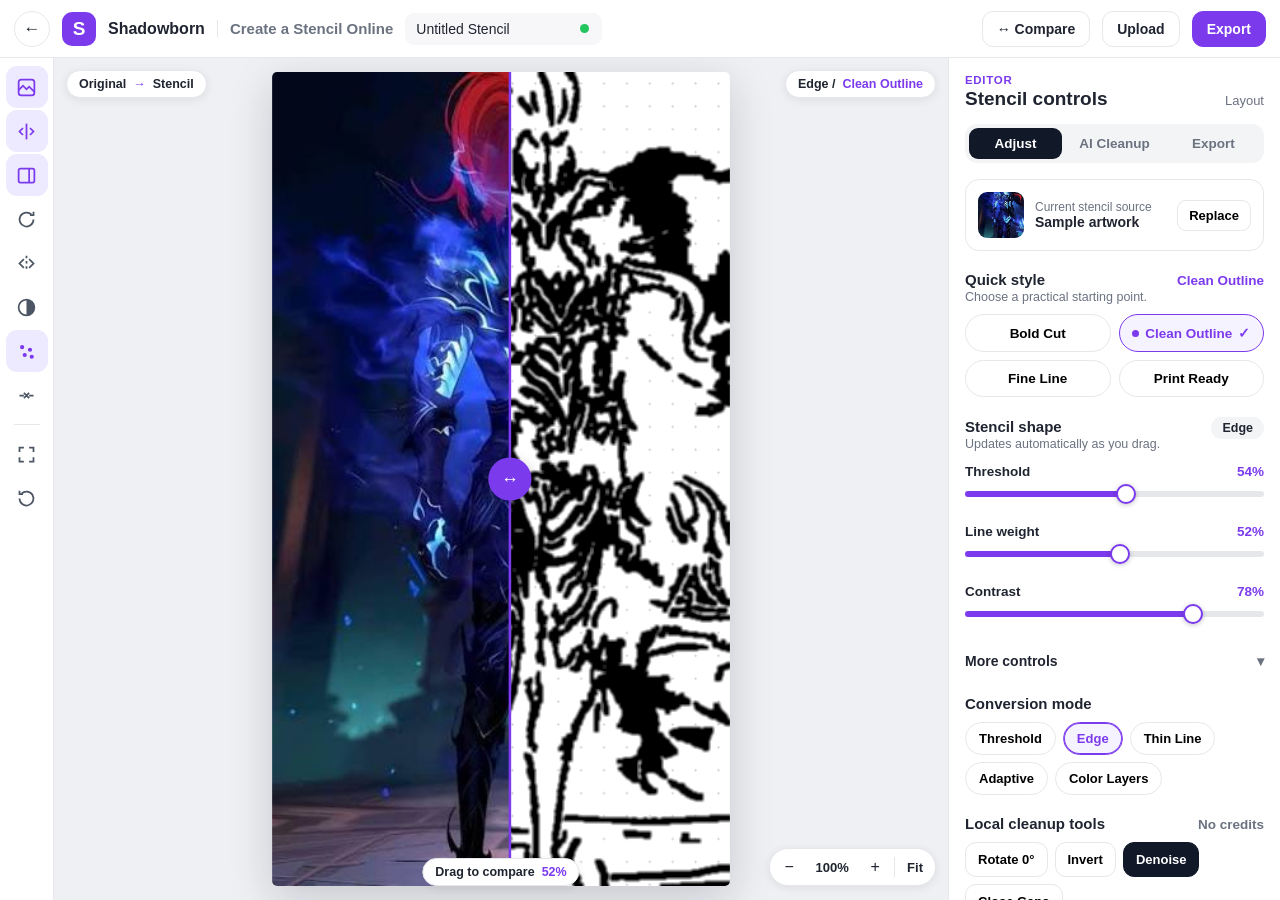
==== commit bb39a4cb: "v6.0: exact editor clone of stencilmaker.org/create-stencil — header with back arrow/project name/co" ====
--- a/index.html
+++ b/index.html
@@ -5,7 +5,7 @@
 <meta name="viewport" content="width=device-width, initial-scale=1, viewport-fit=cover">
 <title>Shadowborn — Create a Stencil Online</title>
 <!--
-  Shadowborn Stencil Maker v5.0
+  Shadowborn Stencil Maker v6.0 — exact editor clone
   Editor layout and control model follow stencilmaker.org's editor:
   header + left tool rail + compare canvas + right control panel.
   Engine (XDoG / Sauvola / tone bands) is our own code, on-device only.
@@ -32,6 +32,14 @@
   #projName{border:1px solid transparent; border-radius:9px; padding:7px 10px; font-size:14px;
     min-width:0; flex:0 1 200px; color:var(--ink); background:#f7f7f9;}
   #projName:focus{outline:none; border-color:var(--violet); background:#fff;}
+  .projwrap{position:relative; display:flex; align-items:center;}
+  .projdot{width:9px; height:9px; border-radius:50%; background:#22c55e; margin-left:-22px; pointer-events:none;}
+  .backbtn{width:36px; height:36px; border-radius:50%; border:1px solid var(--line); background:#fff;
+    font-size:17px; color:var(--ink); flex:0 0 auto; display:flex; align-items:center; justify-content:center;}
+  .qpill.on::after{content:"\2713"; font-weight:800;}
+  .creditrow{display:flex; align-items:center; gap:9px; margin-top:12px;}
+  .creditpill{background:#f3f4f6; border-radius:999px; padding:5px 12px; font-size:12.5px; font-weight:700; color:var(--muted);}
+  .creditbtn{border:1px solid var(--line); background:#fff; border-radius:9px; padding:7px 12px; font-size:13px; font-weight:600;}
   .hspace{flex:1;}
   .hbtn{border:1px solid var(--line); background:#fff; border-radius:11px; padding:9px 14px;
     font-size:14px; font-weight:600; color:var(--ink); display:inline-flex; align-items:center; gap:7px;}
@@ -180,11 +188,16 @@
 <body>
 
 <header>
+  <button class="backbtn" id="btnBack" title="Back to homepage">&#8592;</button>
   <div class="logo">S</div>
   <div class="brand">Shadowborn</div>
   <h1>Create a Stencil Online</h1>
-  <input id="projName" type="text" value="Untitled Stencil" aria-label="Project name">
+  <div class="projwrap">
+    <input id="projName" type="text" value="Untitled Stencil" aria-label="Project name">
+    <span class="projdot"></span>
+  </div>
   <div class="hspace"></div>
+  <button class="hbtn" id="btnCompareTop">&#8596; Compare</button>
   <button class="hbtn" id="btnUploadTop">Upload</button>
   <button class="hbtn primary" id="btnExportTop">Export</button>
 </header>
@@ -194,6 +207,7 @@
   <nav id="rail" aria-label="Tools">
     <button class="rbtn on" id="rlBackground" title="Background — switch between a transparent stencil and a white page"><svg viewBox="0 0 24 24" fill="none" stroke="currentColor" stroke-width="2"><rect x="3" y="3" width="18" height="18" rx="3"/><path d="M3 15l5-5 4 4 3-3 6 6"/></svg></button>
     <button class="rbtn on" id="rlCompare" title="Compare — drag across the canvas to compare the original image and stencil"><svg viewBox="0 0 24 24" fill="none" stroke="currentColor" stroke-width="2"><path d="M12 3v18"/><path d="M8 8l-4 4 4 4M16 8l4 4-4 4"/></svg></button>
+    <button class="rbtn on" id="rlLayout" title="Layout — show or hide the control panel"><svg viewBox="0 0 24 24" fill="none" stroke="currentColor" stroke-width="2"><rect x="3" y="4" width="18" height="16" rx="2"/><path d="M15 4v16"/></svg></button>
     <button class="rbtn" id="rlRotate" title="Rotate — rotate the original and stencil 90 degrees clockwise"><svg viewBox="0 0 24 24" fill="none" stroke="currentColor" stroke-width="2"><path d="M20 12a8 8 0 1 1-2.3-5.6"/><path d="M20 3v4h-4"/></svg></button>
     <button class="rbtn" id="rlMirror" title="Mirror — mirror the stencil for transfer paper or reverse painting"><svg viewBox="0 0 24 24" fill="none" stroke="currentColor" stroke-width="2"><path d="M12 3v18" stroke-dasharray="3 3"/><path d="M9 7L4 12l5 5M15 7l5 5-5 5"/></svg></button>
     <button class="rbtn" id="rlInvert" title="Invert — swap the solid and open areas of the stencil"><svg viewBox="0 0 24 24" fill="none" stroke="currentColor" stroke-width="2"><circle cx="12" cy="12" r="9"/><path d="M12 3a9 9 0 0 1 0 18z" fill="currentColor" stroke="none"/></svg></button>
@@ -235,7 +249,9 @@
   <!-- right control panel -->
   <aside id="panel">
     <div class="kick">Editor</div>
-    <h2>Stencil controls</h2>
+    <div style="display:flex; align-items:baseline; justify-content:space-between">
+      <h2>Stencil controls</h2><span style="color:var(--muted); font-size:13px">Layout</span>
+    </div>
     <div class="tabs" id="tabs">
       <button data-tab="adjust" class="on">Adjust</button>
       <button data-tab="ai">AI Cleanup</button>
@@ -248,7 +264,7 @@
         <img id="srcThumb" alt="">
         <div>
           <div class="t1">Current stencil source</div>
-          <div class="t2" id="srcName">No image yet</div>
+          <div class="t2" id="srcName">Sample artwork</div>
         </div>
         <button class="rep" id="btnReplace">Replace</button>
       </div>
@@ -351,8 +367,8 @@
       <section class="blk">
         <div class="blkhead"><div><h3>Page size</h3></div></div>
         <div class="seg2" id="pageSeg">
-          <button data-page="a4">A4</button>
-          <button data-page="letter" class="on">Letter</button>
+          <button data-page="a4" class="on">A4</button>
+          <button data-page="letter">Letter</button>
         </div>
       </section>
 
@@ -364,8 +380,11 @@
       <section class="blk" style="margin-top:2px">
         <div class="blkhead"><div><h3>Clean up with AI</h3></div></div>
         <p class="note" style="margin-top:8px">AI Cleanup is optional. It repairs rough edges and simplifies busy detail after the free local conversion.</p>
-        <p class="note">On stencilmaker.org this runs on their server and spends credits — it is the one part of their editor that does not run on your device, so it isn't part of this copy. Everything else here is.</p>
-        <button id="dlBtn" disabled style="background:#9ca3af">AI Cleanup</button>
+        <div class="creditrow">
+          <span class="creditpill">No credits</span>
+          <button class="creditbtn" id="btnCredits">Get credits</button>
+        </div>
+        <button id="dlBtn" disabled style="background:#111827; opacity:.45">AI Cleanup</button>
         <p class="note">Try the free local tools first. Open Adjust and use Denoise or Close Gaps.</p>
       </section>
     </div>
@@ -380,11 +399,20 @@
           <div><div class="ft">PNG</div><div class="fd">Print-ready PNG &middot; Best for print and sharing</div></div>
           <div class="fm">300 DPI</div>
         </button>
+        <button class="fmtcard" data-fmt="svg">
+          <div><div class="ft">SVG</div><div class="fd">Vector SVG &middot; Best for Cricut and Silhouette</div></div>
+          <div class="fm">Vector</div>
+        </button>
         <button class="fmtcard" data-fmt="pdf">
           <div><div class="ft">PDF</div><div class="fd">Print-ready PDF &middot; Best for paper stencils</div></div>
-          <div class="fm" id="pdfSizeLbl">Letter</div>
+          <div class="fm" id="pdfSizeLbl">A4</div>
         </button>
-        <p class="note" id="pngNote">PNG export uses the selected paper size (Letter) at 300 DPI, with a half-inch margin.</p>
+        <div class="blkhead" style="margin-top:16px"><div><h3 style="font-size:14px">PNG size</h3></div></div>
+        <div class="seg2" id="pageSeg2">
+          <button data-page="a4" class="on">A4</button>
+          <button data-page="letter">Letter</button>
+        </div>
+        <p class="note" id="pngNote">PNG export uses the selected paper size.</p>
         <button id="btnDownload">Download PNG</button>
       </section>
     </div>
@@ -402,7 +430,7 @@
 const $=function(id){ return document.getElementById(id); };
 const DEFAULTS={mode:"edge",threshold:54,detail:68,lineWeight:52,contrast:78,shadow:64,
   denoise:true,closeGaps:false,invert:false,opacity:100,ink:"#000000",
-  transparent:true,mirror:false,pageSize:"letter"};
+  transparent:true,mirror:false,pageSize:"a4"};
 const S={
   srcCanvas:null, origCanvas:null, srcW:0, srcH:0, gray:null, grayDirty:true,
   mask:null, tone:null, rot:0,
@@ -438,19 +466,22 @@
       if(m>MAXDIM){ const k=MAXDIM/m; w=Math.round(w*k); h=Math.round(h*k); }
       const c=document.createElement("canvas"); c.width=w; c.height=h;
       c.getContext("2d").drawImage(img,0,0,w,h);
-      S.srcCanvas=c; S.origCanvas=c; S.srcW=w; S.srcH=h; S.rot=0;
-      S.gray=null; S.grayDirty=true; S.mask=null; S.tone=null;
-      $("srcName").textContent=file.name||"Image";
-      $("srcThumb").src=c.toDataURL("image/png");
-      $("emptyState").classList.add("hidden");
-      $("btnRotate").innerHTML="Rotate 0&deg;";
-      fitView(); process();
+      setupImage(c,file.name||"Image");
       status("Image loaded — "+w+"×"+h+" working size.");
     };
     img.onerror=function(){ status("That image couldn't be read."); };
     img.src=rd.result;
   };
   rd.readAsDataURL(file);
+}
+function setupImage(c,name){
+  S.srcCanvas=c; S.origCanvas=c; S.srcW=c.width; S.srcH=c.height; S.rot=0;
+  S.gray=null; S.grayDirty=true; S.mask=null; S.tone=null;
+  $("srcName").textContent=name;
+  $("srcThumb").src=c.toDataURL("image/png");
+  $("emptyState").classList.add("hidden");
+  $("btnRotate").innerHTML="Rotate 0&deg;";
+  fitView(); process();
 }
 function rotateSrc(){
   if(!S.srcCanvas) return;
@@ -735,6 +766,27 @@
   return {labels, sizes, count};
 }
 
+/* Line-mode denoise: plain size kill + hole fill ONLY. Both operations
+   are inclusion-monotone (ink components only grow as Detail rises;
+   holes only shrink), so the output is nested: raising Detail can add
+   lines but can never remove one. The ring rule in despeckleMask is
+   deliberately NOT used here — a new strand crossing a loop's hole
+   could flip the loop to "standalone ring" and delete the whole loop
+   in one slider step. */
+function denoiseLineMask(mask, w, h, minSize){
+  if(minSize<=0) return mask;
+  const eff=Math.max(1, Math.round(minSize*(w*h)/300000));
+  let L=labelComponents(mask,w,h,1);
+  for(let i=0;i<w*h;i++)
+    if(mask[i]===1 && L.sizes[L.labels[i]]<eff) mask[i]=0;
+  L=labelComponents(mask,w,h,0);
+  const bg=new Set();
+  for(let x=0;x<w;x++){ bg.add(L.labels[x]); bg.add(L.labels[(h-1)*w+x]); }
+  for(let y=0;y<h;y++){ bg.add(L.labels[y*w]); bg.add(L.labels[y*w+w-1]); }
+  for(let i=0;i<w*h;i++)
+    if(mask[i]===0 && !bg.has(L.labels[i]) && L.sizes[L.labels[i]]<eff) mask[i]=1;
+  return mask;
+}
 function despeckleMask(mask, w, h, minSize){
   if(minSize<=0) return mask;
   // normalize: minSize is calibrated at ~300k pixels (a typical phone
@@ -807,8 +859,13 @@
     }
     if(st.shadow>0) g=shadowLift(g,S.srcW,S.srcH,st.shadow);
     if(st.mode==="threshold"&&st.contrast>0) g=localContrast(g,S.srcW,S.srcH,st.contrast);
-    // fractional pre-blur tied to Detail (lower Detail = stronger blur)
-    const bf=((100-st.detail)/25)*(Math.min(S.srcW,S.srcH)/800);
+    // Pre-blur. In the LINE modes (Edge / Thin Line) the blur is FIXED:
+    // Detail there is purely the line finder's sensitivity, so raising
+    // it can only ever add lines, never move or remove them. In the
+    // filled modes the blur stays tied to Detail, as in the reference.
+    const lineMode=(st.mode==="edge"||st.mode==="thinline");
+    const bf=lineMode ? 0.7*(Math.min(S.srcW,S.srcH)/800)
+                      : ((100-st.detail)/25)*(Math.min(S.srcW,S.srcH)/800);
     if(bf>0.05){
       const r0=Math.floor(bf), fr=bf-r0;
       if(fr<0.05){ g=boxBlur(g,S.srcW,S.srcH,Math.max(1,r0)); }
@@ -827,6 +884,9 @@
 function denoiseAbs(){
   const st=S.settings;
   const base=st.denoise?42:8;
+  // line modes: fixed limit — Detail must never change what denoise
+  // removes there, or lines would vanish as Detail rises
+  if(st.mode==="edge"||st.mode==="thinline") return base;
   return Math.max(2,Math.round(base*(1.15-st.detail/200)));
 }
 function lwRadius(){
@@ -858,13 +918,19 @@
     m = st.mode==="edge" ? xdogMask(gray,w,h,st.detail*1.6)
                          : xdogSoftMask(gray,w,h,st.detail*1.6);
     if(st.threshold>35){
+      // Fill the darkest areas solid. Background is decided ONCE, at
+      // the base cut (Threshold 30): fill regions border-connected at
+      // that level never fill. Deciding per-slider-position instead
+      // would make a growing fill region vanish the moment it touched
+      // the border — the same add/remove cliff as the old denoise.
+      const baseFill=thresholdMask(gray,w,h,cutLevel(gray,30));
+      const BL=labelComponents(baseFill,w,h,1);
+      const border=new Set();
+      for(let x=0;x<w;x++){ border.add(BL.labels[x]); border.add(BL.labels[(h-1)*w+x]); }
+      for(let y=0;y<h;y++){ border.add(BL.labels[y*w]); border.add(BL.labels[y*w+w-1]); }
       const fill=thresholdMask(gray,w,h,cutLevel(gray,st.threshold));
-      // dark regions touching the border count as background, stay open
-      const FL=labelComponents(fill,w,h,1);
-      const border=new Set();
-      for(let x=0;x<w;x++){ border.add(FL.labels[x]); border.add(FL.labels[(h-1)*w+x]); }
-      for(let y=0;y<h;y++){ border.add(FL.labels[y*w]); border.add(FL.labels[y*w+w-1]); }
-      for(let i=0;i<m.length;i++) if(fill[i]&&!border.has(FL.labels[i])) m[i]|=1;
+      for(let i=0;i<m.length;i++)
+        if(fill[i] && !(baseFill[i]&&border.has(BL.labels[i]))) m[i]|=1;
     }
   }else{ // adaptive
     const win=Math.max(9,Math.round(autoWin(w,h)*(1.7-st.detail/100)));
@@ -873,7 +939,8 @@
     m=sauvolaMask(gray,w,h,k,win);
   }
   // tidy pass: denoise FIRST, then line weight, then close gaps, invert LAST
-  despeckleMask(m,w,h,denoiseAbs());
+  if(st.mode==="edge"||st.mode==="thinline") denoiseLineMask(m,w,h,denoiseAbs());
+  else despeckleMask(m,w,h,denoiseAbs());
   const lwR=lwRadius();
   if(lwR>0) m=dilateMask(m,w,h,lwR);
   if(st.closeGaps) m=closeMask(m,w,h,Math.max(1,Math.round(1.5*Math.min(w,h)/800)));
@@ -1102,6 +1169,10 @@
 }
 $("btnDownload").addEventListener("click",function(){
   if(!needImage()) return;
+  if(S.fmt==="svg"){
+    status("SVG is listed as planned on stencilmaker.org too — it isn't generated yet. PNG and PDF are ready.");
+    return;
+  }
   if(S.fmt==="png"){
     download(paperPng().toDataURL("image/png"),"stencil.png");
     status("PNG exported ("+PAPER[S.settings.pageSize].label+", 300 DPI).");
@@ -1253,13 +1324,22 @@
   $("inkSeg").querySelectorAll("button").forEach(function(x){ x.classList.toggle("on",x===b); });
   render();
 });
+function setPageSize(v){
+  S.settings.pageSize=v;
+  ["pageSeg","pageSeg2"].forEach(function(id){
+    $(id).querySelectorAll("button").forEach(function(x){
+      x.classList.toggle("on",x.dataset.page===v);
+    });
+  });
+  $("pdfSizeLbl").textContent=PAPER[v].label;
+}
 $("pageSeg").addEventListener("click",function(e){
   const b=e.target.closest("button"); if(!b) return;
-  S.settings.pageSize=b.dataset.page;
-  $("pageSeg").querySelectorAll("button").forEach(function(x){ x.classList.toggle("on",x===b); });
-  const lbl=PAPER[S.settings.pageSize].label;
-  $("pdfSizeLbl").textContent=lbl;
-  $("pngNote").textContent="PNG export uses the selected paper size ("+lbl+") at 300 DPI, with a half-inch margin.";
+  setPageSize(b.dataset.page);
+});
+$("pageSeg2").addEventListener("click",function(e){
+  const b=e.target.closest("button"); if(!b) return;
+  setPageSize(b.dataset.page);
 });
 function resetAll(){
   S.settings=Object.assign({},DEFAULTS);
@@ -1272,6 +1352,8 @@
   setDenoise(true); setCloseGaps(false);
   setPressed("btnInvert",false); setPressed("rlInvert",false);
   setMirror(false); setTransparent(true);
+  setPageSize("a4");
+  S.compare=true; setPressed("rlCompare",true);
   setStyleName("Clean Outline");
   syncSliders(); schedule();
   status("Settings reset to Clean Outline defaults.");
@@ -1292,11 +1374,29 @@
   showTab(b.dataset.tab);
 });
 $("btnExportTop").addEventListener("click",function(){ showTab("export"); });
+$("btnCompareTop").addEventListener("click",function(){
+  S.compare=!S.compare;
+  setPressed("rlCompare",S.compare);
+  render();
+});
+$("btnBack").addEventListener("click",function(){
+  status("This copy is a single page — the editor is the whole tool.");
+});
+$("btnCredits").addEventListener("click",function(){
+  status("AI Cleanup credits belong to stencilmaker.org's server — this copy runs fully on your device.");
+});
+$("rlLayout").addEventListener("click",function(){
+  const p=$("panel");
+  const hide=p.style.display!=="none";
+  p.style.display=hide?"none":"";
+  setPressed("rlLayout",!hide);
+  if(S.srcCanvas) setTimeout(fitView,30);
+});
 document.querySelectorAll(".fmtcard").forEach(function(card){
   card.addEventListener("click",function(){
     S.fmt=card.dataset.fmt;
     document.querySelectorAll(".fmtcard").forEach(function(x){ x.classList.toggle("on",x===card); });
-    $("btnDownload").textContent=S.fmt==="png"?"Download PNG":"Download PDF";
+    $("btnDownload").textContent=S.fmt==="png"?"Download PNG":(S.fmt==="svg"?"Download SVG":"Download PDF");
   });
 });
 /* file inputs */
@@ -1313,6 +1413,7 @@
 $("btnCamera").addEventListener("click",function(){ $("camInput").click(); });
 
 /* init */
+const SAMPLE_DATA="[data-uri]";
 syncSliders();
 setCloseGaps(false);
 (function(){
@@ -1321,6 +1422,16 @@
   page.style.width=w+"px"; page.style.height=h+"px";
   Z.fit=1; Z.s=1; Z.tx=(r.width-w)/2; Z.ty=(r.height-h)/2; applyT();
 })();
+(function(){
+  const img=new Image();
+  img.onload=function(){
+    const c=document.createElement("canvas");
+    c.width=img.naturalWidth; c.height=img.naturalHeight;
+    c.getContext("2d").drawImage(img,0,0);
+    setupImage(c,"Sample artwork");
+  };
+  img.src=SAMPLE_DATA;
+})();
 </script>
 </body>
 </html>
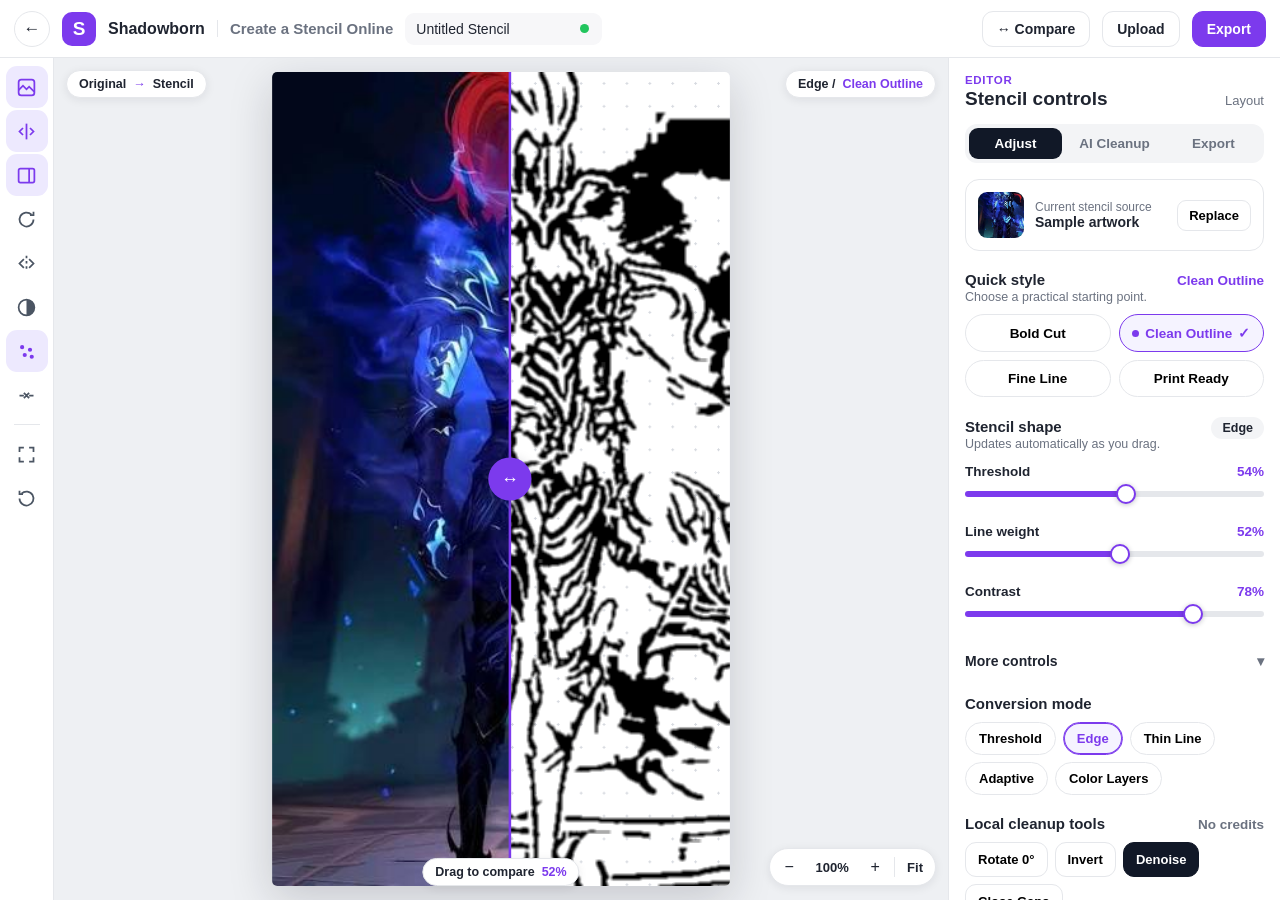
==== commit 7f926fc5: "v6.1: fractional line weight (works on small images), weak local contrast in line modes per referenc" ====
--- a/index.html
+++ b/index.html
@@ -5,7 +5,7 @@
 <meta name="viewport" content="width=device-width, initial-scale=1, viewport-fit=cover">
 <title>Shadowborn — Create a Stencil Online</title>
 <!--
-  Shadowborn Stencil Maker v6.0 — exact editor clone
+  Shadowborn Stencil Maker v6.1 — exact editor clone
   Editor layout and control model follow stencilmaker.org's editor:
   header + left tool rail + compare canvas + right control panel.
   Engine (XDoG / Sauvola / tone bands) is our own code, on-device only.
@@ -859,6 +859,12 @@
     }
     if(st.shadow>0) g=shadowLift(g,S.srcW,S.srcH,st.shadow);
     if(st.mode==="threshold"&&st.contrast>0) g=localContrast(g,S.srcW,S.srcH,st.contrast);
+    // line modes: the reference says Contrast "barely affects" them —
+    // a weak version of the same local contrast, so the slider is not
+    // dead there (at a fixed Contrast it cannot disturb Detail's
+    // add-only guarantee, which is measured per-slider)
+    if((st.mode==="edge"||st.mode==="thinline")&&st.contrast>0)
+      g=localContrast(g,S.srcW,S.srcH,st.contrast*0.35);
     // Pre-blur. In the LINE modes (Edge / Thin Line) the blur is FIXED:
     // Detail there is purely the line finder's sensitivity, so raising
     // it can only ever add lines, never move or remove them. In the
@@ -889,13 +895,34 @@
   if(st.mode==="edge"||st.mode==="thinline") return base;
   return Math.max(2,Math.round(base*(1.15-st.detail/200)));
 }
-function lwRadius(){
+/* Line weight -> dilation amount (fractional). Integer radii alone
+   made the slider dead on small images (radius rounded to 1 across
+   most of the range); the fractional part grows ink by including
+   pixels whose neighbourhood is at least (1-frac) full — smooth and
+   inclusion-monotone. Filled modes: nothing up to 40, then shapes
+   grow. Scales with picture size. */
+function lwAmount(){
   const st=S.settings;
   const scale=Math.min(S.srcW,S.srcH)/800;
   if(st.mode==="edge"||st.mode==="thinline")
-    return Math.round((st.lineWeight/100)*2.5*scale);
+    return (st.lineWeight/100)*2.5*scale;
   if(st.lineWeight<=40) return 0;
-  return Math.round(((st.lineWeight-40)/60)*3*scale);
+  return ((st.lineWeight-40)/60)*3*scale;
+}
+function dilateFractional(mask,w,h,r){
+  const r0=Math.floor(r), fr=r-r0;
+  let m=mask;
+  if(r0>0) m=dilateMask(m,w,h,r0);
+  if(fr>0.02){
+    const mg=new Uint8Array(w*h);
+    for(let i=0;i<w*h;i++) mg[i]=m[i]?255:0;
+    const b=boxBlur(mg,w,h,1);
+    const thr=Math.round((1-fr)*255);
+    const out=new Uint8Array(m);
+    for(let i=0;i<w*h;i++) if(b[i]>=thr) out[i]=1;
+    m=out;
+  }
+  return m;
 }
 function buildMasks(){
   const st=S.settings, w=S.srcW, h=S.srcH, gray=currentGray();
@@ -941,8 +968,8 @@
   // tidy pass: denoise FIRST, then line weight, then close gaps, invert LAST
   if(st.mode==="edge"||st.mode==="thinline") denoiseLineMask(m,w,h,denoiseAbs());
   else despeckleMask(m,w,h,denoiseAbs());
-  const lwR=lwRadius();
-  if(lwR>0) m=dilateMask(m,w,h,lwR);
+  const lwA=lwAmount();
+  if(lwA>0) m=dilateFractional(m,w,h,lwA);
   if(st.closeGaps) m=closeMask(m,w,h,Math.max(1,Math.round(1.5*Math.min(w,h)/800)));
   if(st.invert) invertMask(m);
   S.mask=m;
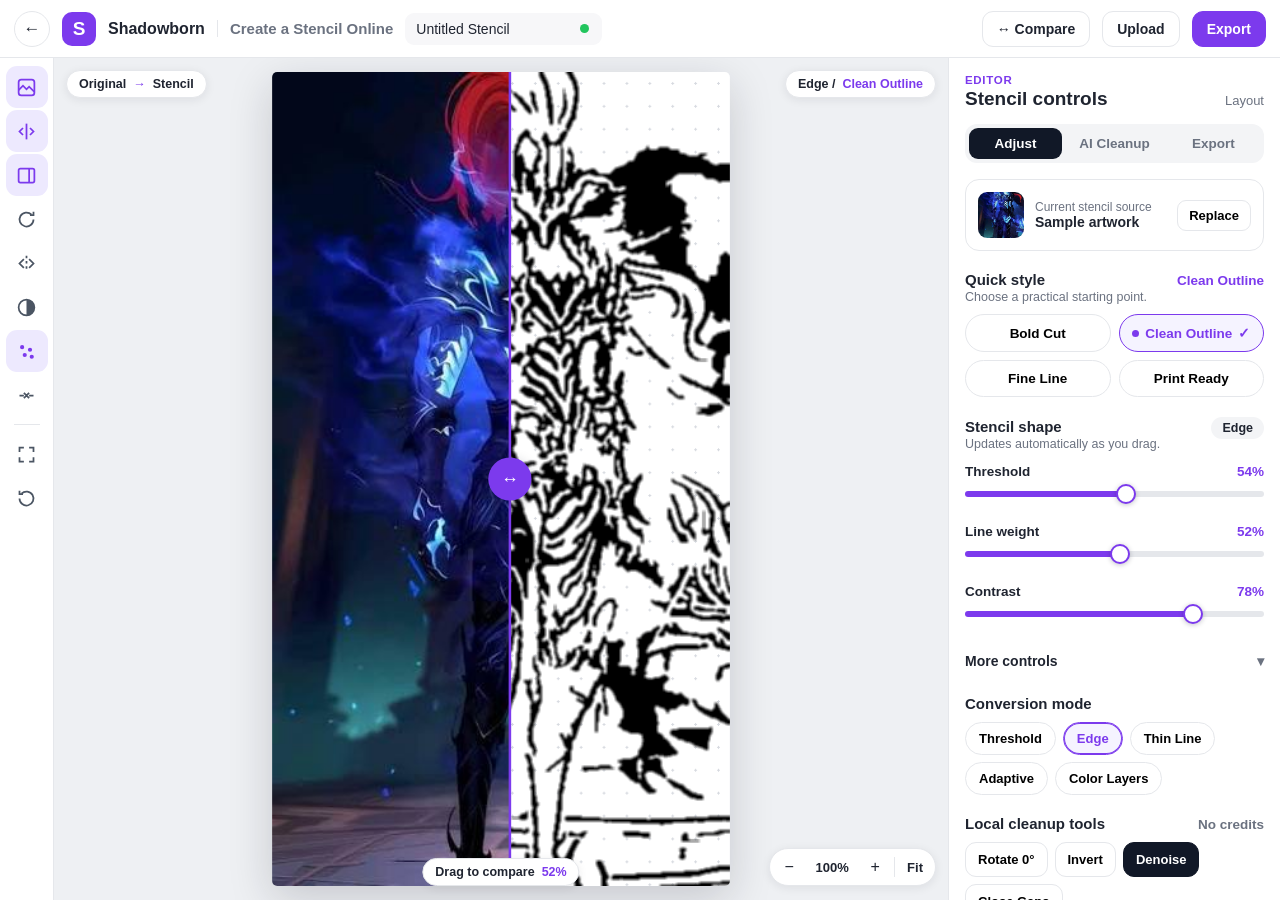
==== commit 0ca10e1b: "v6.2: Thin Line weight factor 0.6x (finer than Edge per reference), line-mode Contrast reduced to 0." ====
--- a/index.html
+++ b/index.html
@@ -5,7 +5,7 @@
 <meta name="viewport" content="width=device-width, initial-scale=1, viewport-fit=cover">
 <title>Shadowborn — Create a Stencil Online</title>
 <!--
-  Shadowborn Stencil Maker v6.1 — exact editor clone
+  Shadowborn Stencil Maker v6.2 — exact editor clone
   Editor layout and control model follow stencilmaker.org's editor:
   header + left tool rail + compare canvas + right control panel.
   Engine (XDoG / Sauvola / tone bands) is our own code, on-device only.
@@ -864,7 +864,7 @@
     // dead there (at a fixed Contrast it cannot disturb Detail's
     // add-only guarantee, which is measured per-slider)
     if((st.mode==="edge"||st.mode==="thinline")&&st.contrast>0)
-      g=localContrast(g,S.srcW,S.srcH,st.contrast*0.35);
+      g=localContrast(g,S.srcW,S.srcH,st.contrast*0.15);
     // Pre-blur. In the LINE modes (Edge / Thin Line) the blur is FIXED:
     // Detail there is purely the line finder's sensitivity, so raising
     // it can only ever add lines, never move or remove them. In the
@@ -905,7 +905,8 @@
   const st=S.settings;
   const scale=Math.min(S.srcW,S.srcH)/800;
   if(st.mode==="edge"||st.mode==="thinline")
-    return (st.lineWeight/100)*2.5*scale;
+    // Thin Line stays finer than Edge at the same setting (reference)
+    return (st.lineWeight/100)*2.5*scale*(st.mode==="thinline"?0.6:1);
   if(st.lineWeight<=40) return 0;
   return ((st.lineWeight-40)/60)*3*scale;
 }
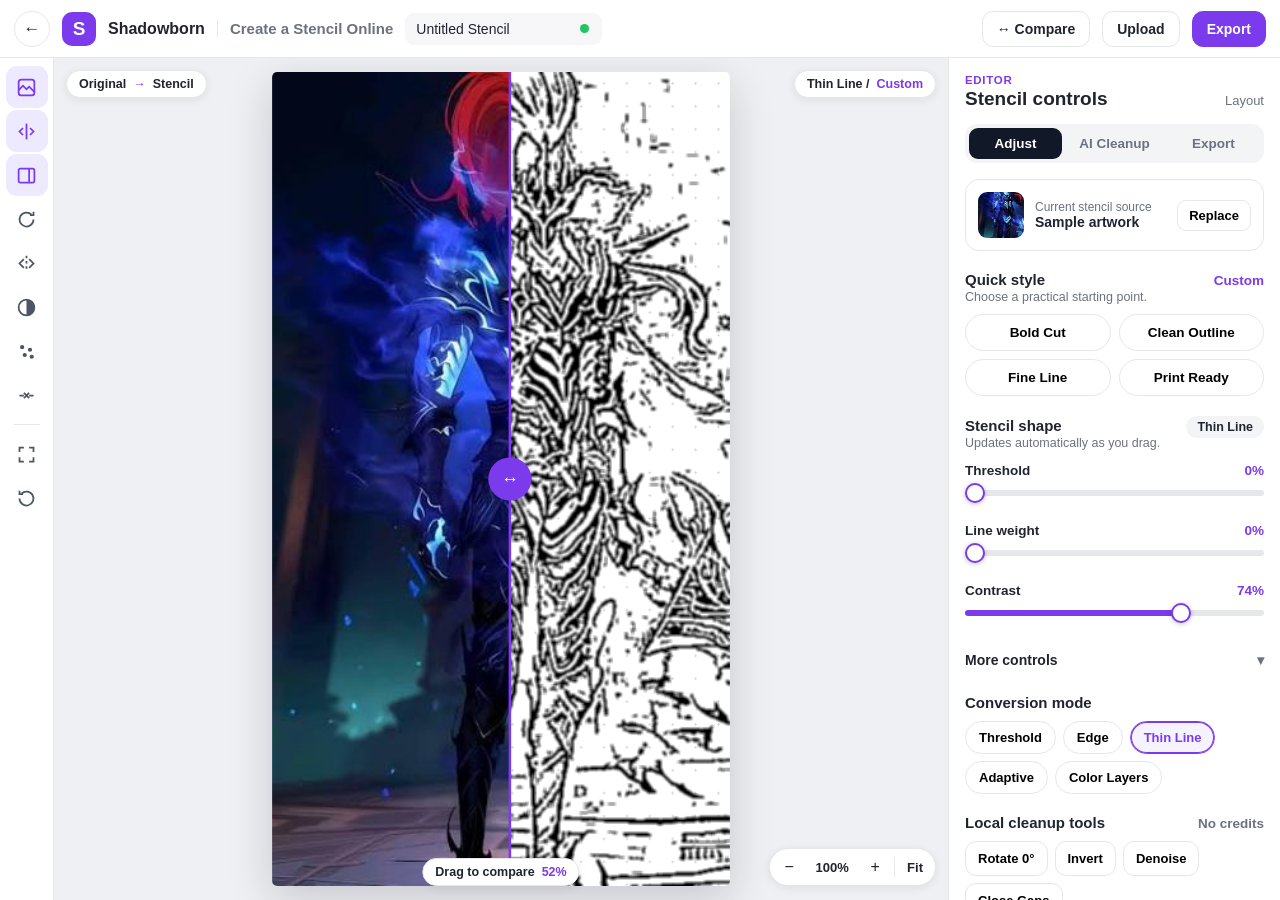
==== commit 6d115cc8: "v6.3: Brandon's settings are now the default — Thin Line, Threshold 0, Detail 78, Line weight 0, Con" ====
--- a/index.html
+++ b/index.html
@@ -5,7 +5,7 @@
 <meta name="viewport" content="width=device-width, initial-scale=1, viewport-fit=cover">
 <title>Shadowborn — Create a Stencil Online</title>
 <!--
-  Shadowborn Stencil Maker v6.2 — exact editor clone
+  Shadowborn Stencil Maker v6.3 — exact editor clone
   Editor layout and control model follow stencilmaker.org's editor:
   header + left tool rail + compare canvas + right control panel.
   Engine (XDoG / Sauvola / tone bands) is our own code, on-device only.
@@ -211,7 +211,7 @@
     <button class="rbtn" id="rlRotate" title="Rotate — rotate the original and stencil 90 degrees clockwise"><svg viewBox="0 0 24 24" fill="none" stroke="currentColor" stroke-width="2"><path d="M20 12a8 8 0 1 1-2.3-5.6"/><path d="M20 3v4h-4"/></svg></button>
     <button class="rbtn" id="rlMirror" title="Mirror — mirror the stencil for transfer paper or reverse painting"><svg viewBox="0 0 24 24" fill="none" stroke="currentColor" stroke-width="2"><path d="M12 3v18" stroke-dasharray="3 3"/><path d="M9 7L4 12l5 5M15 7l5 5-5 5"/></svg></button>
     <button class="rbtn" id="rlInvert" title="Invert — swap the solid and open areas of the stencil"><svg viewBox="0 0 24 24" fill="none" stroke="currentColor" stroke-width="2"><circle cx="12" cy="12" r="9"/><path d="M12 3a9 9 0 0 1 0 18z" fill="currentColor" stroke="none"/></svg></button>
-    <button class="rbtn on" id="rlDenoise" title="Denoise — clear loose specks and pinholes before lines are thickened"><svg viewBox="0 0 24 24" fill="none" stroke="currentColor" stroke-width="2"><circle cx="7" cy="7" r="1.4" fill="currentColor"/><circle cx="16" cy="10" r="1.4" fill="currentColor"/><circle cx="10" cy="16" r="1.4" fill="currentColor"/><circle cx="18" cy="18" r="1.4" fill="currentColor"/></svg></button>
+    <button class="rbtn" id="rlDenoise" title="Denoise — clear loose specks and pinholes before lines are thickened"><svg viewBox="0 0 24 24" fill="none" stroke="currentColor" stroke-width="2"><circle cx="7" cy="7" r="1.4" fill="currentColor"/><circle cx="16" cy="10" r="1.4" fill="currentColor"/><circle cx="10" cy="16" r="1.4" fill="currentColor"/><circle cx="18" cy="18" r="1.4" fill="currentColor"/></svg></button>
     <button class="rbtn" id="rlCloseGaps" title="Close Gaps — close tiny breaks in stencil lines"><svg viewBox="0 0 24 24" fill="none" stroke="currentColor" stroke-width="2"><path d="M4 12h5M15 12h5"/><path d="M9 9l3 3-3 3M15 9l-3 3 3 3"/></svg></button>
     <div class="rdiv"></div>
     <button class="rbtn" id="rlFit" title="Fit Canvas — fit the stencil page back into the workspace"><svg viewBox="0 0 24 24" fill="none" stroke="currentColor" stroke-width="2"><path d="M4 9V4h5M20 9V4h-5M4 15v5h5M20 15v5h-5"/></svg></button>
@@ -235,7 +235,7 @@
       </div>
     </div>
     <div class="pill" id="pillKind">Original <span class="arr">&#8594;</span> Stencil</div>
-    <div class="pill" id="pillMode">Edge / <b>Clean Outline</b></div>
+    <div class="pill" id="pillMode">Thin Line / <b>Custom</b></div>
     <div class="pill" id="cmpPill">Drag to compare <b id="cmpPct">52%</b></div>
     <div id="zoomCluster">
       <button id="zoomOut" aria-label="Zoom out">&minus;</button>
@@ -272,11 +272,11 @@
       <section class="blk">
         <div class="blkhead">
           <div><h3>Quick style</h3><div class="sub">Choose a practical starting point.</div></div>
-          <div class="val" id="styleName">Clean Outline</div>
+          <div class="val" id="styleName">Custom</div>
         </div>
         <div class="grid2" id="presetGrid">
           <button class="qpill" data-preset="bold"><span class="dot"></span>Bold Cut</button>
-          <button class="qpill on" data-preset="clean"><span class="dot"></span>Clean Outline</button>
+          <button class="qpill" data-preset="clean"><span class="dot"></span>Clean Outline</button>
           <button class="qpill" data-preset="fine"><span class="dot"></span>Fine Line</button>
           <button class="qpill" data-preset="print"><span class="dot"></span>Print Ready</button>
         </div>
@@ -285,28 +285,28 @@
       <section class="blk">
         <div class="blkhead">
           <div><h3>Stencil shape</h3><div class="sub">Updates automatically as you drag.</div></div>
-          <div class="modepill" id="modePill">Edge</div>
+          <div class="modepill" id="modePill">Thin Line</div>
         </div>
         <div class="ctl">
-          <div class="lab"><span>Threshold</span><span class="v" id="thresholdVal">54%</span></div>
-          <input type="range" id="sldThreshold" min="0" max="100" value="54" step="1">
+          <div class="lab"><span>Threshold</span><span class="v" id="thresholdVal">0%</span></div>
+          <input type="range" id="sldThreshold" min="0" max="100" value="0" step="1">
         </div>
         <div class="ctl">
-          <div class="lab"><span>Line weight</span><span class="v" id="lineWeightVal">52%</span></div>
-          <input type="range" id="sldLineWeight" min="0" max="100" value="52" step="1">
+          <div class="lab"><span>Line weight</span><span class="v" id="lineWeightVal">0%</span></div>
+          <input type="range" id="sldLineWeight" min="0" max="100" value="0" step="1">
         </div>
         <div class="ctl">
-          <div class="lab"><span>Contrast</span><span class="v" id="contrastVal">78%</span></div>
-          <input type="range" id="sldContrast" min="0" max="100" value="78" step="1">
+          <div class="lab"><span>Contrast</span><span class="v" id="contrastVal">74%</span></div>
+          <input type="range" id="sldContrast" min="0" max="100" value="74" step="1">
         </div>
         <div id="moreWrap" class="hidden">
           <div class="ctl">
-            <div class="lab"><span>Detail</span><span class="v" id="detailVal">68%</span></div>
-            <input type="range" id="sldDetail" min="0" max="100" value="68" step="1">
+            <div class="lab"><span>Detail</span><span class="v" id="detailVal">78%</span></div>
+            <input type="range" id="sldDetail" min="0" max="100" value="78" step="1">
           </div>
           <div class="ctl">
-            <div class="lab"><span>Shadow cleanup</span><span class="v" id="shadowVal">64%</span></div>
-            <input type="range" id="sldShadow" min="0" max="100" value="64" step="1">
+            <div class="lab"><span>Shadow cleanup</span><span class="v" id="shadowVal">0%</span></div>
+            <input type="range" id="sldShadow" min="0" max="100" value="0" step="1">
           </div>
           <div class="ctl">
             <div class="lab"><span>Ink opacity</span><span class="v" id="opacityVal">100%</span></div>
@@ -320,8 +320,8 @@
         <div class="blkhead"><div><h3>Conversion mode</h3></div></div>
         <div class="modes" id="modeSeg">
           <button data-mode="threshold">Threshold</button>
-          <button data-mode="edge" class="on">Edge</button>
-          <button data-mode="thinline">Thin Line</button>
+          <button data-mode="edge">Edge</button>
+          <button data-mode="thinline" class="on">Thin Line</button>
           <button data-mode="adaptive">Adaptive</button>
           <button data-mode="layers">Color Layers</button>
         </div>
@@ -335,7 +335,7 @@
         <div class="tools">
           <button id="btnRotate">Rotate 0&deg;</button>
           <button id="btnInvert">Invert</button>
-          <button id="btnDenoise" class="on">Denoise</button>
+          <button id="btnDenoise">Denoise</button>
           <button id="btnCloseGaps">Close Gaps</button>
         </div>
       </section>
@@ -428,14 +428,16 @@
 "use strict";
 /* ================= state ================= */
 const $=function(id){ return document.getElementById(id); };
-const DEFAULTS={mode:"edge",threshold:54,detail:68,lineWeight:52,contrast:78,shadow:64,
-  denoise:true,closeGaps:false,invert:false,opacity:100,ink:"#000000",
+/* Brandon's default set (his screenshot, 2026-11-23): Thin Line,
+   pure lines, no cleanup passes — opens and resets to exactly this. */
+const DEFAULTS={mode:"thinline",threshold:0,detail:78,lineWeight:0,contrast:74,shadow:0,
+  denoise:false,closeGaps:false,invert:false,opacity:100,ink:"#000000",
   transparent:true,mirror:false,pageSize:"a4"};
 const S={
   srcCanvas:null, origCanvas:null, srcW:0, srcH:0, gray:null, grayDirty:true,
   mask:null, tone:null, rot:0,
   settings:Object.assign({},DEFAULTS),
-  styleName:"Clean Outline", fmt:"png", compare:true, cmpSplit:0.52
+  styleName:"Custom", fmt:"png", compare:true, cmpSplit:0.52
 };
 const Z={s:1,tx:0,ty:0,fit:1}; // zoom/pan; s is absolute scale, fit = fitted scale
 const MAXDIM=1800; // working size: at most 1800 px on the long side
@@ -1377,14 +1379,14 @@
   S.rot=0; S.grayDirty=true;
   $("btnRotate").innerHTML="Rotate 0&deg;";
   if(S.srcCanvas) fitView();
-  setDenoise(true); setCloseGaps(false);
+  setDenoise(false); setCloseGaps(false);
   setPressed("btnInvert",false); setPressed("rlInvert",false);
   setMirror(false); setTransparent(true);
   setPageSize("a4");
   S.compare=true; setPressed("rlCompare",true);
-  setStyleName("Clean Outline");
+  setStyleName("Custom");
   syncSliders(); schedule();
-  status("Settings reset to Clean Outline defaults.");
+  status("Settings reset to your defaults.");
 }
 $("resetBtn").addEventListener("click",resetAll);
 $("rlReset").addEventListener("click",resetAll);
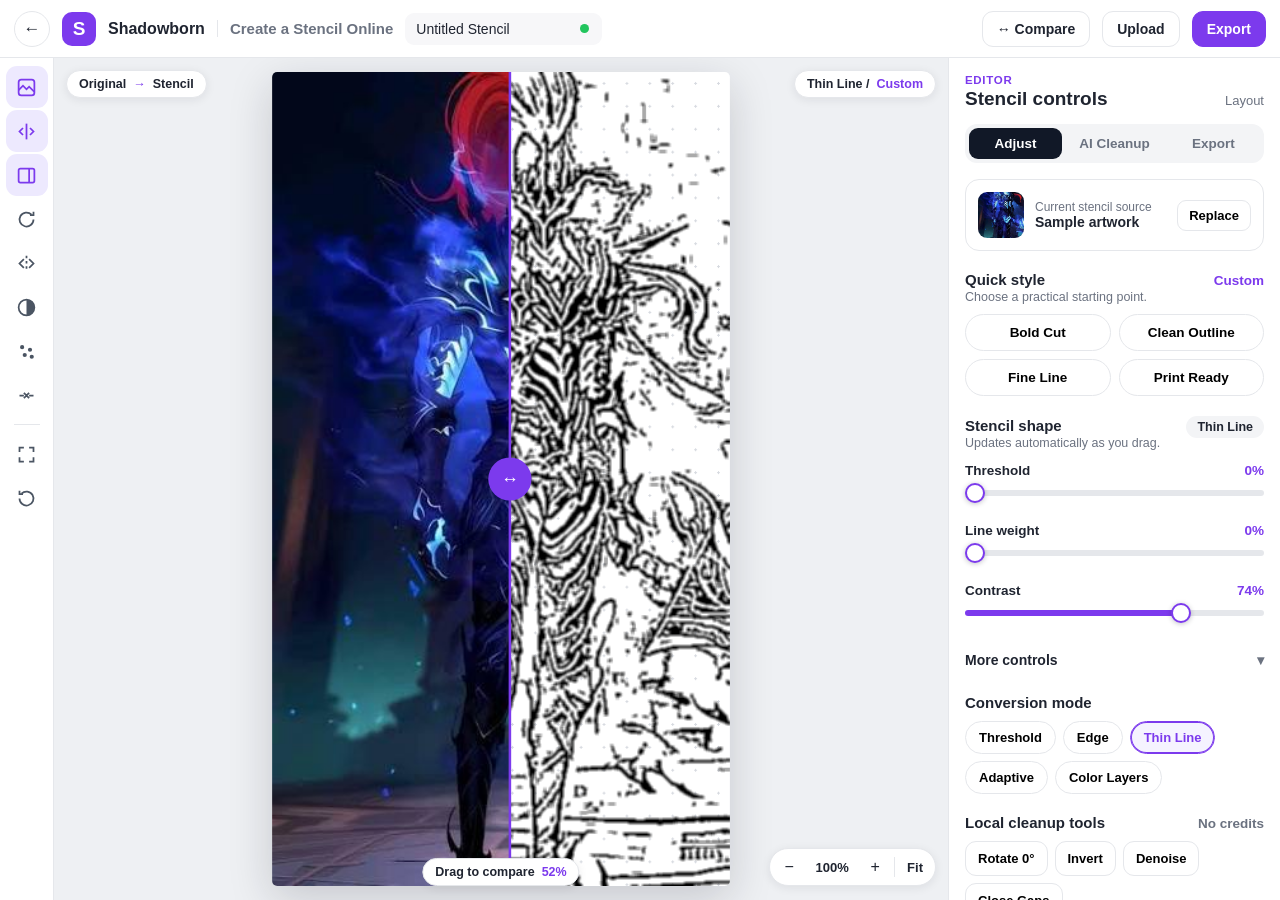
==== commit 0dd746d6: "v6.4: Arise embed bridge (Finish to Unclaimed, image push-in, ready handshake; dormant standalone) +" ====
--- a/index.html
+++ b/index.html
@@ -5,7 +5,7 @@
 <meta name="viewport" content="width=device-width, initial-scale=1, viewport-fit=cover">
 <title>Shadowborn — Create a Stencil Online</title>
 <!--
-  Shadowborn Stencil Maker v6.3 — exact editor clone
+  Shadowborn Stencil Maker v6.4 — exact editor clone
   Editor layout and control model follow stencilmaker.org's editor:
   header + left tool rail + compare canvas + right control panel.
   Engine (XDoG / Sauvola / tone bands) is our own code, on-device only.
@@ -200,6 +200,7 @@
   <button class="hbtn" id="btnCompareTop">&#8596; Compare</button>
   <button class="hbtn" id="btnUploadTop">Upload</button>
   <button class="hbtn primary" id="btnExportTop">Export</button>
+  <button class="hbtn primary" id="btnFinishTop" style="display:none">Finish &#8594; Unclaimed</button>
 </header>
 
 <div id="main">
@@ -1442,6 +1443,49 @@
 $("btnUploadTop").addEventListener("click",openFile);
 $("btnCamera").addEventListener("click",function(){ $("camInput").click(); });
 
+/* ================= Arise embed bridge =================
+   Dormant in the standalone app. When Arise embeds this editor in its
+   Stencil Lab tab (?embed=1), a Finish button appears in the header;
+   it hands the styled stencil + original back to Arise, which files
+   them under Unclaimed Stencils. Arise can also push an image in. */
+const EMBED=new URLSearchParams(location.search).has("embed");
+function loadDataUrl(dataUrl,name){
+  const img=new Image();
+  img.onload=function(){
+    let w=img.naturalWidth, h=img.naturalHeight;
+    const m=Math.max(w,h);
+    if(m>MAXDIM){ const k=MAXDIM/m; w=Math.round(w*k); h=Math.round(h*k); }
+    const c=document.createElement("canvas"); c.width=w; c.height=h;
+    c.getContext("2d").drawImage(img,0,0,w,h);
+    setupImage(c,name||"Image");
+    status("Image loaded from Arise \u2014 "+w+"\u00d7"+h+".");
+  };
+  img.onerror=function(){ status("Arise sent an image that couldn't be read."); };
+  img.src=dataUrl;
+}
+if(EMBED){
+  if(new URLSearchParams(location.search).get("theme")==="arise"){
+    const l=document.createElement("link");
+    l.rel="stylesheet"; l.href="arise-theme.css"; document.head.appendChild(l);
+  }
+  $("btnFinishTop").style.display="";
+  $("btnFinishTop").addEventListener("click",function(){
+    if(!S.srcCanvas||!S.mask){ status("Load an image first."); return; }
+    parent.postMessage({
+      type:"shadowborn:finish",
+      stencil:styledCanvas(true).toDataURL("image/png"),
+      original:S.origCanvas.toDataURL("image/jpeg",0.85),
+      name:$("srcName").textContent
+    },"*");
+    status("Sent to Arise \u2014 filed under Unclaimed Stencils.");
+  });
+  window.addEventListener("message",function(e){
+    const d=e.data||{};
+    if(d.type==="shadowborn:load"&&d.dataUrl) loadDataUrl(d.dataUrl,d.name);
+  });
+  parent.postMessage({type:"shadowborn:ready"},"*");
+}
+
 /* init */
 const SAMPLE_DATA="[data-uri]";
 syncSliders();
